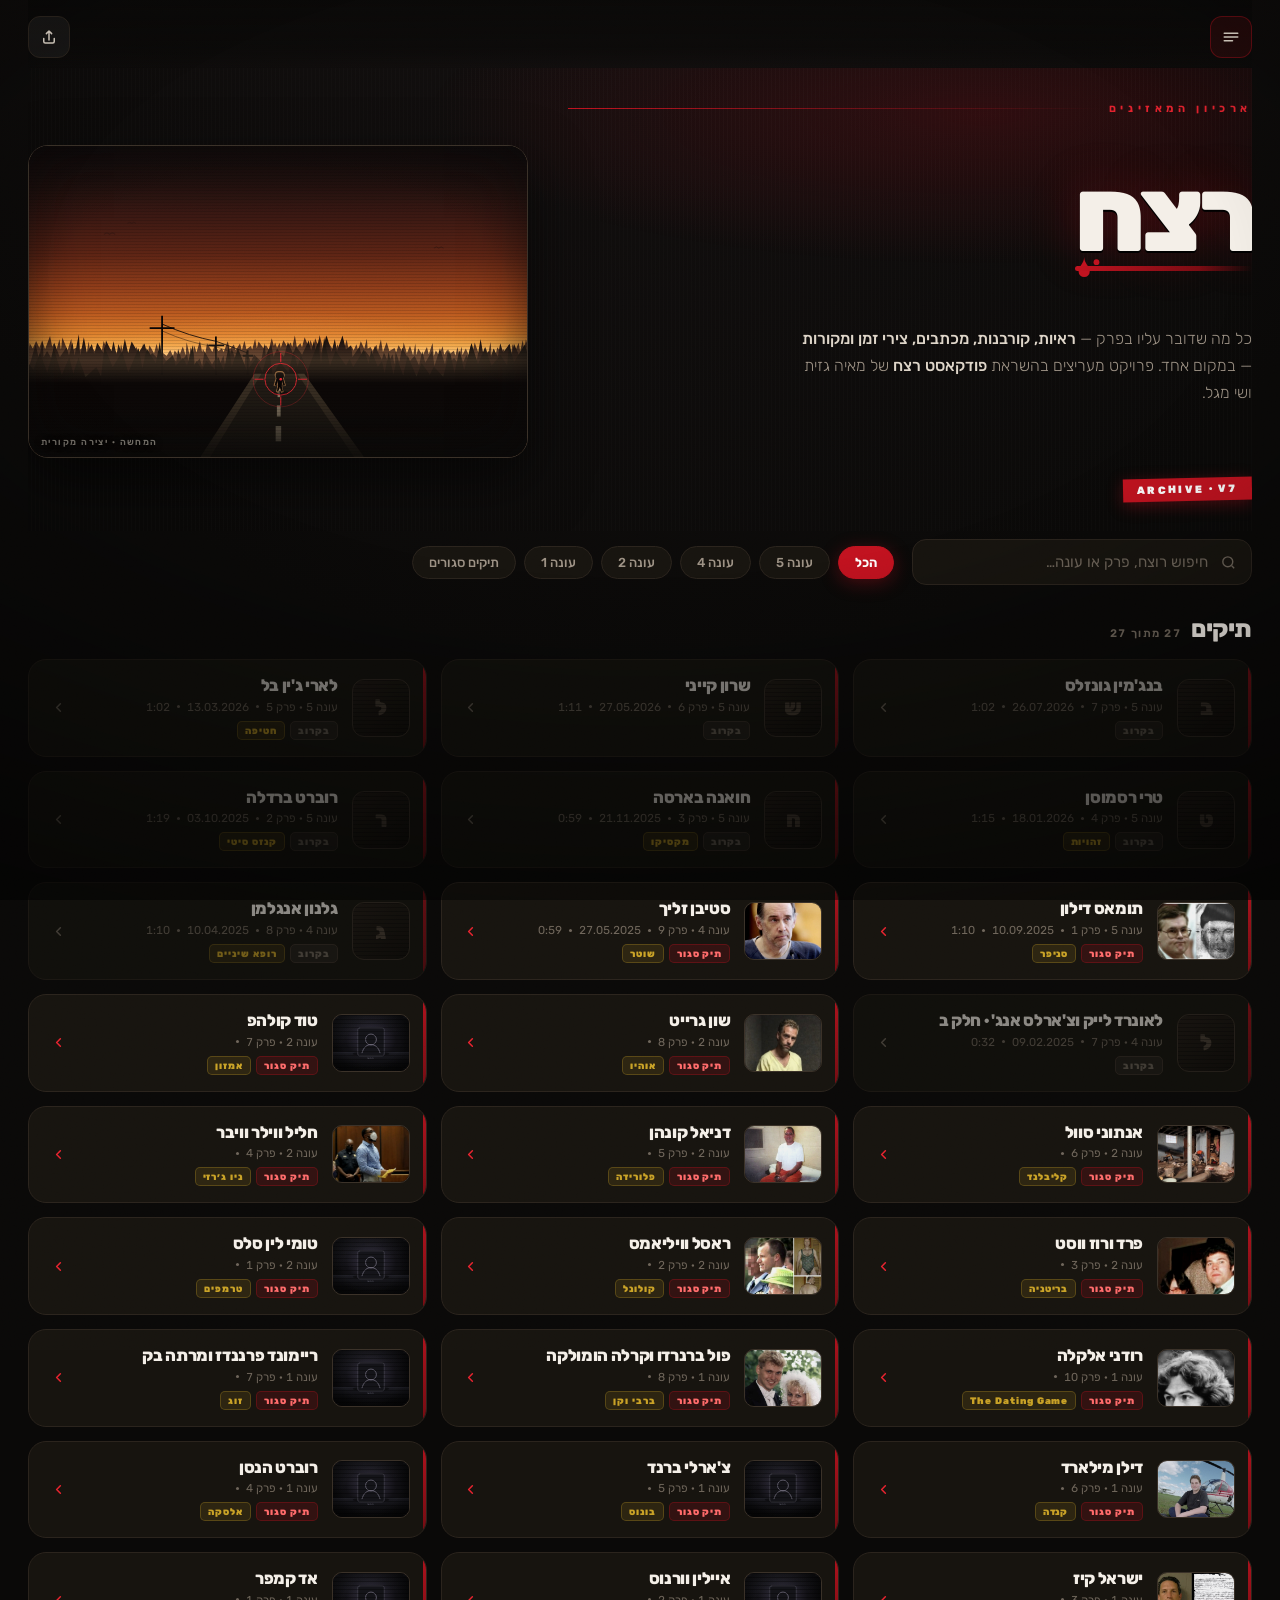
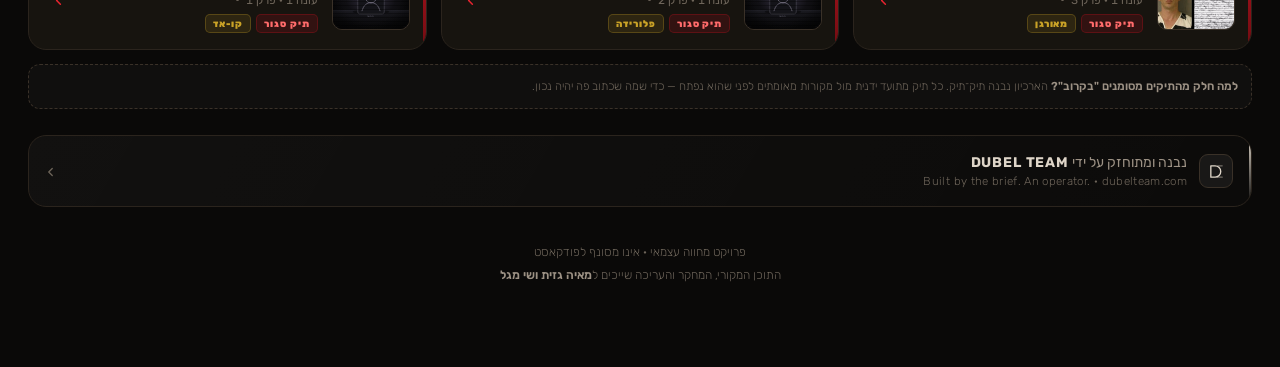
==== index.html @ b9f7bd08 "Add files via upload" ====
<!DOCTYPE html>
<html lang="he" dir="rtl">
<head>
<meta charset="utf-8">
<meta name="viewport" content="width=device-width,initial-scale=1,viewport-fit=cover,maximum-scale=1">

<title>רצח · הארכיון — כל מה שדובר עליו בפרק</title>
<meta name="description" content="ארכיון המאזינים של פודקאסט רצח: ראיות, קורבנות, צירי זמן, מכתבים, סרטים דוקומנטריים ומקורות מאומתים — תיק לכל פרק, במקום אחד.">
<link rel="canonical" href="https://retzach.dubelteam.com/">
<meta name="theme-color" content="#0a0908">
<meta name="color-scheme" content="dark">
<meta name="author" content="Dubel Team">
<meta name="generator" content="Dubel Team — dubelteam.com">
<meta name="keywords" content="פודקאסט רצח, מאיה גזית, שי מגל, טרו קריים, ארכיון, תומאס דילון, סטיבן זליך, רוצח סדרתי">

<!-- Open Graph -->
<meta property="og:type" content="website">
<meta property="og:site_name" content="רצח · הארכיון">
<meta property="og:locale" content="he_IL">
<meta property="og:url" content="https://retzach.dubelteam.com/">
<meta property="og:title" content="רצח · הארכיון — כל מה שדובר עליו בפרק">
<meta property="og:description" content="ראיות, קורבנות, צירי זמן, סרטים דוקומנטריים ומקורות מאומתים. תיק לכל פרק, במקום אחד.">
<meta property="og:image" content="https://retzach.dubelteam.com/og.png">
<meta property="og:image:width" content="1200">
<meta property="og:image:height" content="630">
<meta name="twitter:card" content="summary_large_image">
<meta name="twitter:title" content="רצח · הארכיון">
<meta name="twitter:description" content="ארכיון המאזינים של פודקאסט רצח — ראיות, קורבנות, צירי זמן ומקורות.">
<meta name="twitter:image" content="https://retzach.dubelteam.com/og.png">

<!-- PWA -->
<link rel="manifest" href="/manifest.webmanifest">
<link rel="icon" href="/icons/icon.svg" type="image/svg+xml">
<link rel="icon" href="/favicon-32.png" sizes="32x32">
<link rel="apple-touch-icon" href="/icons/apple-touch-icon.png">
<meta name="apple-mobile-web-app-capable" content="yes">
<meta name="apple-mobile-web-app-title" content="רצח">
<meta name="apple-mobile-web-app-status-bar-style" content="black-translucent">
<meta name="mobile-web-app-capable" content="yes">

<!-- Fonts -->
<link rel="preconnect" href="https://commons.wikimedia.org">
<link rel="preconnect" href="https://upload.wikimedia.org" crossorigin>
<link rel="preconnect" href="https://fonts.googleapis.com">
<link rel="preconnect" href="https://fonts.gstatic.com" crossorigin>
<link href="https://fonts.googleapis.com/css2?family=Rubik:ital,wght@0,300;0,400;0,500;0,600;0,700;0,800;0,900;1,400;1,500&display=swap" rel="stylesheet">

<link rel="stylesheet" href="/assets/style.css?v=7">

<script type="application/ld+json">
{
  "@context": "https://schema.org",
  "@type": "WebSite",
  "name": "רצח · הארכיון",
  "alternateName": "Retzach Archive",
  "url": "https://retzach.dubelteam.com/",
  "inLanguage": "he",
  "description": "ארכיון המאזינים של פודקאסט רצח — ראיות, קורבנות, צירי זמן ומקורות מאומתים.",
  "creator": {
    "@type": "Organization",
    "name": "Dubel Team",
    "url": "https://www.dubelteam.com/",
    "slogan": "Built by the brief. An operator.",
    "founder": { "@type": "Person", "name": "Maor Harel" },
    "address": { "@type": "PostalAddress", "addressLocality": "Athens", "addressCountry": "GR" }
  }
}
</script>
</head>
<body>
<div id="grain"></div><div id="vignette"></div><div id="prog"></div>
<div id="app">

<!-- ============ ARCHIVE VIEW ============ -->
<section class="view on" id="v-home">
  <div class="topbar" id="tb-home">
    <button class="iconbtn brandbtn" id="about-btn" aria-label="אודות הארכיון">
      <svg viewBox="0 0 24 24"><path d="M3 7h18M3 12h18M3 17h11"/></svg>
    </button>
    <div class="tb-title">רצח · הארכיון</div>
    <button class="iconbtn" id="share-btn" aria-label="שיתוף">
      <svg viewBox="0 0 24 24"><path d="M12 16V4M8.5 7.5L12 4l3.5 3.5"/><path d="M5 14v4a2 2 0 0 0 2 2h10a2 2 0 0 0 2-2v-4"/></svg>
    </button>
  </div>

  <div class="hero">
    <div class="kicker">ארכיון המאזינים</div>
    <div class="brandmark">
      <div class="stencil">רצח
        <svg class="drip" viewBox="0 0 26 34"><path d="M6 0c0 6 5 8 5 13a5 5 0 1 1-10 0C1 8 6 6 6 0z"/><path class="d2" d="M17 2a2.6 2.6 0 1 1 0 5.2 2.6 2.6 0 0 1 0-5.2z"/></svg>
      </div>
    </div>
    <p class="hero-sub">כל מה שדובר עליו בפרק — <b>ראיות, קורבנות, מכתבים, צירי זמן ומקורות</b> — במקום אחד. פרויקט מעריצים בהשראת <b>פודקאסט רצח</b> של מאיה גזית ושי מגל.</p>
    <div class="tape">ARCHIVE · V7</div>
    <div class="hero-art" id="hero-art"></div>
  </div>

  <div class="pad">
    <div class="toolbar">
      <div class="search">
        <svg viewBox="0 0 24 24"><circle cx="11" cy="11" r="7"/><path d="M20 20l-3.5-3.5"/></svg>
        <input id="q" type="search" placeholder="חיפוש רוצח, פרק או עונה…" autocomplete="off">
      </div>
      <div class="chips" id="chips"></div>
    </div>
  </div>

  <div class="pad">
    <div class="sec-head"><h2>תיקים</h2><span id="count"></span></div>
    <div class="cases" id="cases"></div>
    <div class="note"><b>למה חלק מהתיקים מסומנים "בקרוב"?</b> הארכיון נבנה תיק־תיק. כל תיק מתועד ידנית מול מקורות מאומתים לפני שהוא נפתח — כדי שמה שכתוב פה יהיה נכון.</div>

    <!-- ===== credit ===== -->
    <a class="credit" href="https://www.dubelteam.com/?utm_source=retzach&utm_medium=footer&utm_campaign=archive" target="_blank" rel="noopener">
      <div class="credit-mark">
        <svg viewBox="0 0 24 24" aria-hidden="true"><path d="M4 20V4h6a8 8 0 0 1 0 16z"/><path d="M14 4h6M14 20h6" opacity=".45"/></svg>
      </div>
      <div class="credit-txt">
        <span class="c1">נבנה ומתוחזק על ידי <b>DUBEL TEAM</b></span>
        <span class="c2">Built by the brief. An operator. · dubelteam.com</span>
      </div>
      <div class="credit-go"><svg viewBox="0 0 24 24"><path d="M9 6l-6 6 6 6"/></svg></div>
    </a>

    <div class="foot">
      פרויקט מחווה עצמאי · אינו מסונף לפודקאסט<br>
      התוכן המקורי, המחקר והעריכה שייכים ל<b>מאיה גזית ושי מגל</b>
    </div>
  </div>
  <div class="spacer"></div>
</section>

<!-- ============ KILLER VIEW ============ -->
<section class="view" id="v-killer">
  <div class="topbar" id="tb-k">
    <button class="iconbtn" id="back" aria-label="חזרה"><svg viewBox="0 0 24 24"><path d="M9 6l6 6-6 6"/></svg></button>
    <div class="tb-title" id="tb-k-title"></div>
    <button class="iconbtn" id="share-k" aria-label="שיתוף התיק">
      <svg viewBox="0 0 24 24"><path d="M12 16V4M8.5 7.5L12 4l3.5 3.5"/><path d="M5 14v4a2 2 0 0 0 2 2h10a2 2 0 0 0 2-2v-4"/></svg>
    </button>
  </div>
  <div id="k-content"></div>
  <div class="spacer"></div>
</section>

<!-- ============ PLAYER ============ -->
<div id="player">
  <div class="pl-bar">
    <div class="pl-art">
      <svg viewBox="0 0 24 24" aria-hidden="true"><path d="M7 17V9h3.5M13 9v8M11.5 17h4" stroke="#fff" stroke-width="2" fill="none" stroke-linecap="round"/></svg>
    </div>
    <div class="pl-t"><h5 id="pl-title"></h5><p id="pl-sub"></p></div>
    <button class="pl-btn" id="pl-toggle">האזן לפרק</button>
  </div>
  <div class="pl-embed"><iframe id="pl-frame" title="Spotify" allow="autoplay; clipboard-write; encrypted-media; fullscreen; picture-in-picture" loading="lazy"></iframe></div>
</div>

<!-- ============ SHEET ============ -->
<div id="sheet"><div class="scrim"></div><div class="panel-s" id="sheet-body"></div></div>

<!-- ============ LIGHTBOX ============ -->
<div id="lightbox"></div>

<!-- ============ TOAST ============ -->
<div id="toast"></div>

</div>

<script src="/assets/data.js?v=7"></script>
<script src="/assets/scenes.js?v=7"></script>
<script src="/assets/cases.js?v=7"></script>
<script src="/assets/custom-images.js?v=7"></script>
<script src="/assets/editor-page.js?v=7"></script>
<script src="/assets/app.js?v=7"></script>
<script>
if ('serviceWorker' in navigator) {
  addEventListener('load', async () => {
    try {
      const reg = await navigator.serviceWorker.register('/sw.js', { updateViaCache: 'none' });
      reg.addEventListener('updatefound', () => {
        const w = reg.installing;
        w && w.addEventListener('statechange', () => {
          if (w.state === 'installed' && navigator.serviceWorker.controller) w.postMessage('skipWaiting');
        });
      });
      let reloaded = false;
      navigator.serviceWorker.addEventListener('controllerchange', () => {
        if (reloaded) return; reloaded = true; location.reload();
      });
      reg.update();
    } catch (e) {}
  });
}
</script>
</body>
</html>
---- assets/style.css ----
/* ============ TOKENS ============ */
:root{
  --bg:#0a0908;
  --bg2:#100e0c;
  --surface:#17140f;
  --surface2:#1f1a15;
  --line:#2b241d;
  --line2:#3a3128;
  --red:#c1121f;
  --red-hot:#e8232f;
  --blood:#7a0b12;
  --bone:#ded5c8;
  --text:#f4efe8;
  --muted:#9c9184;
  --muted2:#6e655a;
  --amber:#c9a227;
  --r:16px;
  --nav:64px;
  --ease:cubic-bezier(.22,.9,.25,1);
  --sat:env(safe-area-inset-top,0px);
  --sab:env(safe-area-inset-bottom,0px);
}
*{box-sizing:border-box;-webkit-tap-highlight-color:transparent}
html,body{margin:0;padding:0}
html{background:var(--bg)}
body{
  font-family:'Rubik',system-ui,-apple-system,sans-serif;
  font-optical-sizing:auto;font-variant-numeric:lining-nums tabular-nums;
  background:var(--bg);color:var(--text);
  -webkit-font-smoothing:antialiased;
  overflow-x:hidden;
  min-height:100dvh;
}
h1,h2,h3,h4,h5,.disp{font-family:'Rubik',system-ui,sans-serif;font-weight:800;letter-spacing:-.02em;margin:0}
a{color:inherit;text-decoration:none}
button{font-family:inherit;border:0;background:none;color:inherit;cursor:pointer;padding:0}
::selection{background:var(--red);color:#fff}

/* ============ ATMOSPHERE ============ */
#grain{position:fixed;inset:-50%;z-index:9999;pointer-events:none;opacity:.055;mix-blend-mode:overlay;
  background-image:url("data:image/svg+xml,%3Csvg xmlns='http://www.w3.org/2000/svg' width='300' height='300'%3E%3Cfilter id='n'%3E%3CfeTurbulence type='fractalNoise' baseFrequency='.85' numOctaves='4'/%3E%3C/filter%3E%3Crect width='300' height='300' filter='url(%23n)'/%3E%3C/svg%3E");
  animation:grainShift 7s steps(6) infinite}
@keyframes grainShift{0%{transform:translate(0,0)}20%{transform:translate(-3%,2%)}40%{transform:translate(2%,-3%)}60%{transform:translate(-2%,-2%)}80%{transform:translate(3%,1%)}100%{transform:translate(0,0)}}
#vignette{position:fixed;inset:0;z-index:9998;pointer-events:none;
  background:radial-gradient(115% 85% at 50% 30%,transparent 40%,rgba(0,0,0,.62) 100%)}

/* ============ APP SHELL ============ */
#app{position:relative;min-height:100dvh;max-width:520px;margin:0 auto;
  background:linear-gradient(180deg,#0d0b09 0%,var(--bg) 45%);
  box-shadow:0 0 90px rgba(0,0,0,.9);overflow:hidden}
.view{display:none;animation:viewIn .42s var(--ease) both}
.view.on{display:block}
@keyframes viewIn{from{opacity:0;transform:translateX(-22px)}to{opacity:1;transform:none}}
.view.back{animation:viewBack .42s var(--ease) both}
@keyframes viewBack{from{opacity:0;transform:translateX(22px)}to{opacity:1;transform:none}}
.pad{padding:0 18px}
.spacer{height:calc(120px + var(--sab))}

/* ============ TOP BAR ============ */
.topbar{position:sticky;top:0;z-index:60;padding:calc(var(--sat) + 10px) 14px 10px;
  display:flex;align-items:center;gap:12px;
  background:linear-gradient(180deg,rgba(10,9,8,.96),rgba(10,9,8,.72) 70%,transparent);
  backdrop-filter:blur(14px);-webkit-backdrop-filter:blur(14px);
  transition:background .3s}
.topbar.solid{background:rgba(10,9,8,.94);border-bottom:1px solid var(--line)}
.iconbtn{width:38px;height:38px;border-radius:12px;display:grid;place-items:center;
  background:rgba(255,255,255,.05);border:1px solid var(--line);transition:.2s var(--ease);flex:none}
.iconbtn:active{transform:scale(.9);background:rgba(193,18,31,.2)}
.iconbtn svg{width:18px;height:18px;stroke:var(--bone);stroke-width:2;fill:none;stroke-linecap:round;stroke-linejoin:round}
.topbar .tb-title{font-family:'Rubik',sans-serif;font-weight:800;font-size:16px;opacity:0;transform:translateY(6px);transition:.3s var(--ease);white-space:nowrap;overflow:hidden;text-overflow:ellipsis}
.topbar.solid .tb-title{opacity:1;transform:none}

/* ============ HOME HERO ============ */
.hero{position:relative;padding:26px 18px 26px;overflow:hidden}
.hero:before{content:'';position:absolute;inset:0;
  background:
   radial-gradient(70% 50% at 78% 10%,rgba(193,18,31,.18),transparent 65%),
   repeating-linear-gradient(90deg,transparent 0 3px,rgba(255,255,255,.014) 3px 4px);
  pointer-events:none}
.brandmark{display:flex;align-items:flex-end;gap:10px;position:relative}
.stencil{font-family:'Rubik',sans-serif;font-weight:900;font-size:72px;line-height:.9;
  letter-spacing:-.05em;color:var(--text);position:relative;padding-bottom:6px;
  text-shadow:0 2px 0 #000,0 0 50px rgba(193,18,31,.3)}
.stencil:after{content:'';position:absolute;left:0;right:0;bottom:-2px;height:5px;
  background:linear-gradient(90deg,var(--red),var(--blood) 70%,transparent);border-radius:3px}
.drip{position:absolute;left:2px;bottom:-22px;width:26px;height:34px}
.drip path{fill:var(--red)}
.drip .d2{animation:drip 4.6s var(--ease) infinite}
@keyframes drip{0%,60%{transform:translateY(0);opacity:0}72%{opacity:1}100%{transform:translateY(16px);opacity:0}}
.kicker{font-size:11px;letter-spacing:.42em;color:var(--red-hot);font-weight:700;margin-bottom:14px;
  display:flex;align-items:center;gap:8px}
.kicker:after{content:'';flex:1;height:1px;background:linear-gradient(90deg,var(--red),transparent)}
.hero-sub{margin-top:16px;color:var(--muted);font-size:14.5px;line-height:1.7;max-width:33ch;font-weight:300}
.hero-sub b{color:var(--bone);font-weight:500}
.hero-art{position:relative;aspect-ratio:2/1;margin-top:20px;border-radius:16px;overflow:hidden;
  border:1px solid var(--line2);box-shadow:0 16px 40px rgba(0,0,0,.55)}
.hero-art:before{content:'';position:absolute;inset:0;z-index:3;pointer-events:none;
  box-shadow:inset 0 0 60px rgba(10,9,8,.6)}
.tape{display:inline-block;margin-top:16px;background:var(--red);color:#fff;font-size:10.5px;font-weight:900;
  letter-spacing:.22em;padding:5px 14px;transform:rotate(-1.4deg);box-shadow:0 4px 16px rgba(193,18,31,.35)}

/* ============ SEARCH + CHIPS ============ */
.search{display:flex;align-items:center;gap:10px;background:var(--surface);border:1px solid var(--line);
  border-radius:14px;padding:0 14px;height:46px;margin:20px 0 14px;transition:.25s var(--ease)}
.search:focus-within{border-color:var(--red);box-shadow:0 0 0 4px rgba(193,18,31,.12)}
.search svg{width:17px;height:17px;stroke:var(--muted2);stroke-width:2;fill:none;flex:none}
.search input{flex:1;background:none;border:0;outline:0;color:var(--text);font-family:inherit;font-size:15px}
.search input::placeholder{color:var(--muted2)}
.chips{display:flex;gap:8px;overflow-x:auto;padding:2px 18px 4px;margin:0 -18px;scrollbar-width:none}
.chips::-webkit-scrollbar{display:none}
.chip{flex:none;padding:8px 16px;border-radius:999px;background:var(--surface);border:1px solid var(--line);
  font-size:13px;font-weight:500;color:var(--muted);transition:.22s var(--ease);white-space:nowrap}
.chip.on{background:var(--red);border-color:var(--red);color:#fff;font-weight:700;box-shadow:0 4px 18px rgba(193,18,31,.34)}
.chip:active{transform:scale(.94)}

/* ============ CASE CARDS ============ */
.sec-head{display:flex;align-items:baseline;gap:10px;margin:26px 0 14px}
.sec-head h2{font-size:19px}
.sec-head span{font-size:11px;color:var(--muted2);letter-spacing:.14em;font-weight:600}
.cases{display:flex;flex-direction:column;gap:12px}
.case{position:relative;display:flex;gap:14px;align-items:center;background:var(--surface);
  border:1px solid var(--line);border-radius:var(--r);padding:14px;overflow:hidden;
  transition:.28s var(--ease);opacity:0;transform:translateY(16px)}
.case.in{opacity:1;transform:none}
.case:before{content:'';position:absolute;inset-inline-start:0;top:0;bottom:0;width:3px;
  background:linear-gradient(180deg,var(--red),var(--blood));opacity:.9}
.case.ready:active{transform:scale(.975);border-color:var(--red)}
.case.soon{opacity:.5}
.case.soon.in{opacity:.55}
.avatar{width:58px;height:58px;flex:none;border-radius:12px;position:relative;overflow:hidden;
  background:linear-gradient(140deg,#241d17,#100d0a);border:1px solid var(--line2);display:grid;place-items:center}
.avatar .init{font-family:'Rubik',sans-serif;font-weight:900;font-size:22px;color:#4d4238}
.avatar:after{content:'';position:absolute;inset:0;
  background:repeating-linear-gradient(0deg,transparent 0 3px,rgba(0,0,0,.32) 3px 4px)}
.case-body{flex:1;min-width:0}
.case-body h3{overflow-wrap:anywhere;font-size:16.5px;margin-bottom:3px;line-height:1.25}
.case-meta{font-size:11.5px;color:var(--muted2);display:flex;gap:7px;align-items:center;flex-wrap:wrap;font-weight:400}
.dot{width:3px;height:3px;border-radius:50%;background:var(--muted2);flex:none}
.badge{font-size:9.5px;font-weight:900;letter-spacing:.1em;padding:3px 7px;border-radius:5px;
  background:rgba(193,18,31,.16);color:#ff6b6b;border:1px solid rgba(193,18,31,.3)}
.badge.g{background:rgba(201,162,39,.12);color:var(--amber);border-color:rgba(201,162,39,.28)}
.badge.n{background:rgba(255,255,255,.05);color:var(--muted2);border-color:var(--line2)}
.case .arrow{width:26px;height:26px;flex:none;display:grid;place-items:center;color:var(--muted2)}
.case.ready .arrow{color:var(--red-hot)}
.case .arrow svg{width:15px;height:15px;stroke:currentColor;stroke-width:2.4;fill:none;stroke-linecap:round;stroke-linejoin:round}

/* ============ KILLER HERO ============ */
.khero{position:relative;padding:8px 18px 0;overflow:hidden}
.khero-bg{position:absolute;inset:-40% -20% auto -20%;height:120%;pointer-events:none;
  background:radial-gradient(60% 55% at 50% 22%,rgba(193,18,31,.24),transparent 70%)}
.mug .scene-cap{display:none}
.mug{position:relative;aspect-ratio:16/10;height:auto;min-height:196px;border-radius:18px;overflow:hidden;border:1px solid var(--line2);
  background:#0b0908;display:grid;place-items:stretch}
.mug:after{content:'';position:absolute;inset:0;pointer-events:none;z-index:2;
  background:repeating-linear-gradient(0deg,transparent 0 2px,rgba(0,0,0,.15) 2px 3px)}
.mug:before{content:'';position:absolute;left:0;right:0;bottom:0;height:74px;z-index:3;pointer-events:none;
  background:linear-gradient(180deg,transparent,rgba(6,5,5,.82))}
.mug .scan{position:absolute;left:0;right:0;height:70px;pointer-events:none;z-index:3;
  background:linear-gradient(180deg,transparent,rgba(232,35,47,.08),transparent);animation:scan 5.5s linear infinite}
@keyframes scan{0%{top:-70px}100%{top:100%}}
.corner{position:absolute;width:22px;height:22px;border:2px solid var(--red);opacity:.85;z-index:4}
.c1{top:10px;left:10px;border-right:0;border-bottom:0}
.c2{top:10px;right:10px;border-left:0;border-bottom:0}
.c3{bottom:10px;left:10px;border-right:0;border-top:0}
.c4{bottom:10px;right:10px;border-left:0;border-top:0}
.mug .caselabel{position:absolute;bottom:12px;inset-inline-start:38px;font-size:9.5px;letter-spacing:.24em;
  color:rgba(222,213,200,.62);font-weight:700;z-index:4;text-shadow:0 1px 6px #000}
.kname{font-size:clamp(25px,7.4vw,38px);line-height:1.06;margin-top:20px;letter-spacing:-.025em;
  overflow-wrap:anywhere;text-wrap:balance}
.kalias{display:inline-block;margin-top:10px;font-size:12px;font-weight:700;letter-spacing:.16em;
  color:#ff7a7a;background:rgba(193,18,31,.13);border:1px solid rgba(193,18,31,.3);padding:5px 12px;border-radius:6px}
.kline{font-size:14px;color:var(--muted);margin-top:12px;line-height:1.7;font-weight:300}

.stats{display:grid;grid-template-columns:repeat(3,1fr);gap:9px;margin-top:20px}
.stat{background:var(--surface);border:1px solid var(--line);border-radius:13px;padding:13px 8px;text-align:center;position:relative;overflow:hidden}
.stat:before{content:'';position:absolute;top:0;left:20%;right:20%;height:1px;background:linear-gradient(90deg,transparent,var(--red),transparent)}
.stat .n{font-family:'Rubik',sans-serif;font-weight:900;font-size:26px;color:var(--text);line-height:1}
.stat .l{font-size:10px;color:var(--muted2);margin-top:6px;letter-spacing:.06em;font-weight:500}

/* ============ TABS ============ */
.tabs{position:sticky;top:calc(var(--sat) + 56px);z-index:50;display:flex;gap:4px;padding:9px 18px;margin:22px -18px 0;
  background:rgba(10,9,8,.93);backdrop-filter:blur(14px);-webkit-backdrop-filter:blur(14px);
  border-top:1px solid var(--line);border-bottom:1px solid var(--line);overflow-x:auto;scrollbar-width:none}
.tabs::-webkit-scrollbar{display:none}
.tabs{-webkit-mask-image:linear-gradient(90deg,transparent 0,#000 22px,#000 calc(100% - 22px),transparent 100%);
      mask-image:linear-gradient(90deg,transparent 0,#000 22px,#000 calc(100% - 22px),transparent 100%)}
@media(min-width:900px){.tabs{-webkit-mask-image:none;mask-image:none}}
.tab{flex:none;padding:8px 14px;border-radius:10px;font-size:13.5px;font-weight:600;color:var(--muted2);
  transition:.22s var(--ease);white-space:nowrap;position:relative}
.tab.on{color:#fff;background:rgba(193,18,31,.16)}
.tab.on:after{content:'';position:absolute;bottom:2px;left:14px;right:14px;height:2px;background:var(--red);border-radius:2px}
.panel{display:none;animation:fadeUp .38s var(--ease) both}
.panel.on{display:block}
@keyframes fadeUp{from{opacity:0;transform:translateY(14px)}to{opacity:1;transform:none}}

/* ============ REVEAL ============ */
.rv{opacity:0;transform:translateY(20px);transition:opacity .6s var(--ease),transform .6s var(--ease)}
.rv.in{opacity:1;transform:none}

/* ============ BLOCKS ============ */
.block{margin-top:24px}
.block-h{display:flex;align-items:center;gap:9px;margin-bottom:13px}
.block-h .ico{width:26px;height:26px;border-radius:8px;display:grid;place-items:center;flex:none;
  background:rgba(193,18,31,.14);border:1px solid rgba(193,18,31,.26)}
.block-h .ico svg{width:14px;height:14px;stroke:var(--red-hot);stroke-width:2;fill:none;stroke-linecap:round;stroke-linejoin:round}
.block-h h3{font-size:17px}
.card{background:var(--surface);border:1px solid var(--line);border-radius:var(--r);padding:16px}
.prose{font-size:14.8px;line-height:1.85;color:#cfc6ba;font-weight:300}
.prose p{margin:0 0 13px}
.prose p:last-child{margin:0}
.prose b,.prose strong{color:var(--text);font-weight:600}
.prose em{color:var(--amber);font-style:normal;font-weight:500}

.facts{display:flex;flex-direction:column;gap:0}
.fact{display:flex;gap:12px;padding:11px 0;border-bottom:1px dashed var(--line)}
.fact:last-child{border:0;padding-bottom:0}
.fact .k{width:92px;flex:none;font-size:12px;color:var(--muted2);font-weight:600;padding-top:1px}
.fact .v{font-size:14px;color:var(--text);font-weight:400;line-height:1.55}

/* quote */
.quote{position:relative;background:linear-gradient(150deg,#1c1510,#120f0c);border:1px solid var(--line2);
  border-radius:var(--r);padding:22px 20px 18px;margin-top:14px;overflow:hidden}
.quote:before{content:'”';position:absolute;top:-16px;inset-inline-start:12px;font-family:'Rubik',sans-serif;
  font-size:82px;color:var(--red);opacity:.28;line-height:1}
.quote p{font-family:'Rubik',sans-serif;font-size:17.5px;line-height:1.6;color:var(--bone);margin:0;font-weight:400}
.quote .by{margin-top:12px;font-size:11.5px;color:var(--muted2);letter-spacing:.06em;font-family:'Rubik';font-weight:500}
.quote .by b{color:#ff8080;font-weight:700}

/* ============ VICTIMS ============ */
.vgrid{display:flex;flex-direction:column;gap:11px}
.victim{background:var(--surface);border:1px solid var(--line);border-radius:var(--r);overflow:hidden;transition:.3s var(--ease)}
.victim.open{border-color:rgba(193,18,31,.5);box-shadow:0 10px 34px rgba(0,0,0,.5)}
.victim.hl{border-color:var(--red);animation:pulseCard 1.2s var(--ease)}
@keyframes pulseCard{0%,100%{box-shadow:0 0 0 0 rgba(193,18,31,0)}40%{box-shadow:0 0 0 6px rgba(193,18,31,.18)}}
.vhead{display:flex;gap:13px;align-items:center;padding:14px}
.vnum{width:34px;height:34px;flex:none;border-radius:10px;display:grid;place-items:center;
  background:rgba(193,18,31,.12);border:1px solid rgba(193,18,31,.3);
  font-family:'Rubik',sans-serif;font-weight:900;font-size:14px;color:#ff7a7a}
.vhead .t{flex:1;min-width:0}
.vhead h4{font-family:'Rubik',sans-serif;font-size:16px;font-weight:800;margin:0 0 2px}
.vhead .m{font-size:11.5px;color:var(--muted2)}
.vchev{width:20px;height:20px;flex:none;transition:.3s var(--ease);color:var(--muted2)}
.victim.open .vchev{transform:rotate(180deg);color:var(--red-hot)}
.vchev svg{width:100%;height:100%;stroke:currentColor;stroke-width:2.4;fill:none;stroke-linecap:round;stroke-linejoin:round}
.vbody{max-height:0;overflow:hidden;transition:max-height .45s var(--ease)}
.vbody-in{padding:0 14px 16px;border-top:1px dashed var(--line);margin-top:0;padding-top:14px}
.vtags{display:flex;gap:6px;flex-wrap:wrap;margin-bottom:12px}
.vtag{font-size:10.5px;padding:4px 9px;border-radius:6px;background:rgba(255,255,255,.045);
  border:1px solid var(--line2);color:var(--muted);font-weight:500}

/* map */
.mapwrap{background:var(--surface);border:1px solid var(--line);border-radius:var(--r);padding:16px 10px 10px;position:relative}
.mapwrap .lbl{position:absolute;top:12px;inset-inline-end:14px;font-size:9.5px;letter-spacing:.2em;color:var(--muted2);font-weight:700}
#ohio{width:100%;height:auto;display:block;max-height:270px}
#ohio .land{fill:#1d1811;stroke:var(--line2);stroke-width:1.1}
#ohio .pin{cursor:pointer}
#ohio .pin circle.core{fill:var(--red-hot);stroke:#fff;stroke-width:.7}
#ohio .pin circle.halo{fill:none;stroke:var(--red);stroke-width:.9;opacity:.6;transform-origin:center;transform-box:fill-box}
#ohio .pin text{fill:var(--bone);font-size:3.6px;font-family:'Rubik';font-weight:700}
@keyframes ping{0%{r:2.6;opacity:.7}100%{r:8;opacity:0}}

/* ============ TIMELINE ============ */
.tl{position:relative;padding-inline-start:26px;margin-top:6px}
.tl:before{content:'';position:absolute;inset-inline-start:7px;top:6px;bottom:6px;width:2px;
  background:linear-gradient(180deg,var(--red) 0%,var(--blood) 60%,var(--line) 100%);opacity:.55}
.tli{position:relative;padding:0 0 20px}
.tli:before{content:'';position:absolute;inset-inline-start:-24px;top:6px;width:11px;height:11px;border-radius:50%;
  background:var(--bg);border:2px solid var(--muted2);transition:.4s var(--ease)}
.tli.in:before{border-color:var(--red);box-shadow:0 0 0 4px rgba(193,18,31,.15)}
.tli.kill:before{background:var(--red);border-color:var(--red-hot);box-shadow:0 0 12px rgba(232,35,47,.7)}
.tli .yr{font-family:'Rubik',sans-serif;font-weight:900;font-size:13px;color:var(--red-hot);letter-spacing:.04em}
.tli .tt{font-size:14.5px;font-weight:600;margin-top:3px;color:var(--text);line-height:1.45}
.tli .td{font-size:13px;color:var(--muted);margin-top:5px;line-height:1.65;font-weight:300}
.tli.kill .tt{color:#ffb3b3}

/* ============ EVIDENCE ============ */
.evgrid{display:grid;grid-template-columns:1fr 1fr;gap:11px}
.ev{background:var(--surface);border:1px solid var(--line);border-radius:14px;overflow:hidden;
  transition:.26s var(--ease);position:relative;text-align:start}
.ev:active{transform:scale(.965);border-color:var(--red)}
.ev.wide{grid-column:1/-1}
.ev-vis{position:relative;height:auto;aspect-ratio:4/3;background:linear-gradient(150deg,#221b14,#0d0b09);
  display:grid;place-items:center;overflow:hidden;border-bottom:1px solid var(--line)}
.ev.wide .ev-vis{aspect-ratio:16/9}
.ev-vis:after{content:'';position:absolute;inset:0;pointer-events:none;
  background:repeating-linear-gradient(0deg,transparent 0 2px,rgba(0,0,0,.25) 2px 3px)}
.ev-vis svg.art{width:92px;height:92px;display:block}
.ev.wide .ev-vis svg.art{width:124px;height:124px}
.ev-stamp{position:absolute;top:8px;inset-inline-start:8px;font-size:8.5px;font-weight:900;letter-spacing:.14em;
  color:#ff8080;border:1px solid rgba(193,18,31,.5);padding:2px 6px;border-radius:4px;
  background:rgba(10,9,8,.6);transform:rotate(-2deg);z-index:2}
.ev-txt{padding:11px 12px 13px}
.ev-txt h5{font-family:'Rubik',sans-serif;font-size:14px;font-weight:800;margin:0 0 4px;line-height:1.3}
.ev-txt p{font-size:11.5px;color:var(--muted2);margin:0;line-height:1.5;font-weight:300}

/* sheet */
#sheet{position:fixed;inset:0;z-index:200;display:none}
#sheet.on{display:block}
#sheet .scrim{position:absolute;inset:0;background:rgba(0,0,0,.72);backdrop-filter:blur(4px);
  animation:fade .3s ease both}
@keyframes fade{from{opacity:0}to{opacity:1}}
#sheet .panel-s{position:absolute;left:50%;transform:translateX(-50%);bottom:0;width:100%;max-width:520px;
  max-height:88dvh;overflow-y:auto;background:var(--bg2);border-top:1px solid var(--line2);
  border-radius:22px 22px 0 0;padding:0 18px calc(28px + var(--sab));animation:sheetUp .42s var(--ease) both;
  box-shadow:0 -20px 60px rgba(0,0,0,.7)}
@keyframes sheetUp{from{transform:translate(-50%,100%)}to{transform:translate(-50%,0)}}
.grab{width:40px;height:4px;border-radius:4px;background:var(--line2);margin:10px auto 16px}
#sheet h4{font-family:'Rubik',sans-serif;font-size:22px;font-weight:800;margin:0 0 6px}
#sheet .sub{font-size:11.5px;color:var(--red-hot);letter-spacing:.16em;font-weight:700;margin-bottom:16px}
#sheet .big-vis{height:190px;border-radius:14px;background:linear-gradient(150deg,#221b14,#0d0b09);
  border:1px solid var(--line2);display:grid;place-items:center;margin-bottom:18px;position:relative;overflow:hidden}
#sheet .big-vis svg.art{width:152px;height:152px;display:block}
.vlegend{display:flex;gap:6px;flex-wrap:wrap;justify-content:center;padding:12px 6px 4px}
.vlegend button{display:flex;align-items:center;gap:6px;background:rgba(255,255,255,.045);
  border:1px solid var(--line2);border-radius:999px;padding:5px 11px 5px 7px;font-size:11.5px;color:var(--muted);
  font-weight:500;transition:.2s var(--ease)}
.vlegend button:active{transform:scale(.94);border-color:var(--red);color:#fff}
.vlegend .n{width:16px;height:16px;border-radius:50%;background:var(--red);color:#fff;font-size:9.5px;
  font-weight:900;display:grid;place-items:center;flex:none}
#sheet .big-vis:after{content:'';position:absolute;inset:0;pointer-events:none;
  background:repeating-linear-gradient(0deg,transparent 0 2px,rgba(0,0,0,.25) 2px 3px)}


/* ============ PHOTOS ============ */
.phwrap{position:relative;width:100%;height:100%;display:grid;place-items:center;overflow:hidden}
.phwrap img{width:100%;height:100%;object-fit:cover;display:block;position:relative;z-index:1;
  filter:saturate(.8) contrast(1.06) brightness(.94);opacity:1;transition:opacity .6s var(--ease)}
.phwrap .fb{display:none;position:absolute;inset:0;z-index:0}
.phwrap.noimg img{opacity:0}
.phwrap.noimg .fb{display:grid;place-items:center;width:100%;height:100%}
.phwrap.noimg .fb > .sceneframe{position:absolute;inset:0}
.phwrap.contain img{object-fit:contain;background:#0d0b09}
.vphoto{width:100%;height:auto;aspect-ratio:4/3;border-radius:12px;overflow:hidden;border:1px solid var(--line2);
  margin-bottom:13px;position:relative;background:#100d0a}
.vphoto:after{content:'';position:absolute;inset:0;pointer-events:none;
  background:linear-gradient(180deg,transparent 55%,rgba(0,0,0,.55));}
.vphoto .cap{position:absolute;bottom:7px;inset-inline-start:10px;font-size:10px;color:#cfc6ba;z-index:2;
  letter-spacing:.05em;text-shadow:0 1px 4px #000}
.vshots{display:grid;grid-template-columns:1fr 1fr;gap:8px;margin-bottom:13px}
.vshots .vphoto{margin:0;aspect-ratio:1/1}

/* ============ WATCH ============ */
.watch{display:flex;flex-direction:column;gap:10px}
.wcard{display:flex;gap:12px;align-items:flex-start;background:var(--surface);border:1px solid var(--line);
  border-radius:14px;padding:13px;transition:.24s var(--ease)}
.wcard:active{transform:scale(.98);border-color:var(--red)}
.wthumb{width:64px;height:46px;flex:none;border-radius:9px;background:linear-gradient(150deg,#241d16,#0d0b09);
  border:1px solid var(--line2);display:grid;place-items:center;position:relative;overflow:hidden}
.wthumb svg{width:20px;height:20px;stroke:none;fill:#ff4d4d}
.wthumb.doc svg{fill:none;stroke:#c9a227;stroke-width:1.9}
.wthumb.pod svg{fill:none;stroke:#1ed760;stroke-width:1.9}
.wbody{flex:1;min-width:0}
.wbody h5{font-size:14px;font-weight:700;margin:0 0 3px;line-height:1.35}
.wbody p{font-size:11.5px;color:var(--muted2);margin:0;line-height:1.5;font-weight:300}
.wtags{display:flex;gap:5px;flex-wrap:wrap;margin-top:7px}
.wtag{font-size:9.5px;font-weight:800;letter-spacing:.06em;padding:3px 8px;border-radius:5px;
  background:rgba(255,255,255,.05);border:1px solid var(--line2);color:var(--muted)}
.wtag.free{background:rgba(46,160,67,.14);border-color:rgba(46,160,67,.38);color:#5ddc7a}
.wtag.ads{background:rgba(201,162,39,.13);border-color:rgba(201,162,39,.34);color:var(--amber)}
.wtag.paid{background:rgba(193,18,31,.13);border-color:rgba(193,18,31,.34);color:#ff8080}

/* ============ LINKS ============ */
.links{display:flex;flex-direction:column;gap:9px}
.lnk{display:flex;align-items:center;gap:12px;background:var(--surface);border:1px solid var(--line);
  border-radius:13px;padding:13px 14px;transition:.24s var(--ease)}
.lnk:active{transform:scale(.98);border-color:var(--red)}
.lnk .li{width:32px;height:32px;flex:none;border-radius:9px;display:grid;place-items:center;
  background:rgba(255,255,255,.05);border:1px solid var(--line2)}
.lnk .li svg{width:15px;height:15px;stroke:var(--bone);stroke-width:1.9;fill:none;stroke-linecap:round;stroke-linejoin:round}
.lnk .li.yt{background:rgba(255,0,0,.13);border-color:rgba(255,0,0,.3)}
.lnk .li.yt svg{stroke:#ff4d4d}
.lnk .li.sp{background:rgba(30,215,96,.12);border-color:rgba(30,215,96,.3)}
.lnk .li.sp svg{stroke:#1ed760}
.lnk .lt{flex:1;min-width:0}
.lnk .lt h5{font-size:14px;font-weight:600;margin:0 0 2px}
.lnk .lt p{font-size:11.5px;color:var(--muted2);margin:0;overflow:hidden;text-overflow:ellipsis;white-space:nowrap;font-weight:300}
.lnk .go{color:var(--muted2);width:16px;height:16px;flex:none}
.lnk .go svg{width:100%;height:100%;stroke:currentColor;stroke-width:2.2;fill:none;stroke-linecap:round;stroke-linejoin:round}

/* ============ PLAYER ============ */
#player{position:fixed;bottom:0;left:50%;transform:translateX(-50%);width:100%;max-width:520px;z-index:120;
  background:rgba(13,11,9,.97);backdrop-filter:blur(18px);-webkit-backdrop-filter:blur(18px);
  border-top:1px solid var(--line2);padding:0 14px calc(10px + var(--sab));
  transition:transform .4s var(--ease);display:none}
#player.on{display:block}
#player.hide{transform:translate(-50%,110%)}
.pl-bar{display:flex;align-items:center;gap:11px;padding:11px 0 0}
.pl-art{width:38px;height:38px;border-radius:9px;flex:none;background:linear-gradient(140deg,var(--blood),#150f0c);
  display:grid;place-items:center;border:1px solid var(--line2)}
.pl-art span{font-family:'Rubik',sans-serif;font-weight:900;font-size:17px;color:#fff;opacity:.85}
.pl-t{flex:1;min-width:0}
.pl-t h5{font-size:13px;font-weight:600;margin:0;white-space:nowrap;overflow:hidden;text-overflow:ellipsis}
.pl-t p{font-size:10.5px;color:var(--muted2);margin:1px 0 0;font-weight:300}
.pl-btn{padding:8px 15px;border-radius:999px;background:var(--red);color:#fff;font-size:12px;font-weight:800;
  letter-spacing:.03em;flex:none;transition:.2s var(--ease);box-shadow:0 4px 16px rgba(193,18,31,.35)}
.pl-btn:active{transform:scale(.92)}
.pl-embed{max-height:0;overflow:hidden;transition:max-height .45s var(--ease)}
#player.open .pl-embed{max-height:190px}
.pl-embed iframe{width:100%;height:152px;border:0;border-radius:12px;margin-top:11px}

/* ============ MISC ============ */
.note{font-size:11.5px;color:var(--muted2);line-height:1.7;margin-top:14px;padding:12px 13px;
  background:rgba(255,255,255,.028);border:1px dashed var(--line2);border-radius:12px;font-weight:300}
.note b{color:var(--muted);font-weight:600}
.foot{text-align:center;padding:30px 18px 10px;color:var(--muted2);font-size:11px;line-height:1.9;font-weight:300}
.foot b{color:var(--muted);font-weight:600}
.empty{text-align:center;padding:44px 20px;color:var(--muted2);font-size:14px}
/* ============ TOPBAR EXTRAS ============ */
.topbar .tb-title{flex:1}
.brandbtn{border-color:rgba(193,18,31,.4);background:rgba(193,18,31,.12)}

/* ============ CREDIT (Dubel Team) ============ */
.credit{display:flex;align-items:center;gap:12px;margin-top:20px;padding:14px;
  background:linear-gradient(120deg,rgba(255,255,255,.035),rgba(255,255,255,.012));
  border:1px solid var(--line);border-radius:var(--r);transition:.26s var(--ease);position:relative;overflow:hidden}
.credit:before{content:'';position:absolute;inset-inline-start:0;top:0;bottom:0;width:2px;
  background:linear-gradient(180deg,var(--bone),transparent)}
.credit:active{transform:scale(.985);border-color:var(--line2)}
.credit-mark{width:34px;height:34px;flex:none;border-radius:9px;display:grid;place-items:center;
  background:rgba(255,255,255,.05);border:1px solid var(--line2)}
.credit-mark svg{width:17px;height:17px;stroke:var(--bone);stroke-width:1.9;fill:none;stroke-linecap:round;stroke-linejoin:round}
.credit-txt{flex:1;min-width:0;display:flex;flex-direction:column;gap:3px}
.credit-txt .c1{font-size:12.5px;color:var(--muted);font-weight:400}
.credit-txt .c1 b{color:var(--bone);font-weight:700;letter-spacing:.06em}
.credit-txt .c2{font-size:10.5px;color:var(--muted2);letter-spacing:.03em;font-weight:300;
  direction:ltr;text-align:right;unicode-bidi:isolate}
.credit-go{width:14px;height:14px;flex:none;color:var(--muted2)}
.credit-go svg{width:100%;height:100%;stroke:currentColor;stroke-width:2.2;fill:none;stroke-linecap:round;stroke-linejoin:round}

/* ============ ABOUT SHEET ============ */
.ab-hero{text-align:center;padding:6px 0 18px}
.ab-hero .mark{font-size:46px;font-weight:900;letter-spacing:-.05em;color:var(--text);line-height:1;position:relative;display:inline-block}
.ab-hero .mark:after{content:'';position:absolute;left:0;right:0;bottom:-6px;height:4px;border-radius:3px;
  background:linear-gradient(90deg,var(--red),var(--blood) 70%,transparent)}
.ab-hero p{margin:18px 0 0;font-size:13.5px;color:var(--muted);line-height:1.75;font-weight:300}
.ab-block{border-top:1px dashed var(--line);padding:16px 0 0;margin-top:16px}
.ab-block h5{font-size:11px;letter-spacing:.2em;color:var(--red-hot);font-weight:800;margin:0 0 9px}
.ab-block p{margin:0 0 9px;font-size:13.5px;color:#cfc6ba;line-height:1.75;font-weight:300}
.ab-block p:last-child{margin:0}
.ab-block b{color:var(--text);font-weight:600}
.ab-cta{display:flex;align-items:center;justify-content:space-between;gap:12px;margin-top:14px;
  background:linear-gradient(120deg,rgba(255,255,255,.05),rgba(255,255,255,.015));
  border:1px solid var(--line2);border-radius:13px;padding:14px 15px;transition:.24s var(--ease)}
.ab-cta:active{transform:scale(.98)}
.ab-cta .t{min-width:0}
.ab-cta .t h6{margin:0 0 3px;font-size:14px;font-weight:800;letter-spacing:.07em;color:var(--text);
  direction:ltr;text-align:right;unicode-bidi:isolate}
.ab-cta .t p{margin:0;font-size:11.5px;color:var(--muted2);font-weight:300;
  direction:ltr;text-align:right;unicode-bidi:isolate}
.ab-cta .go{width:15px;height:15px;flex:none;color:var(--bone)}
.ab-cta .go svg{width:100%;height:100%;stroke:currentColor;stroke-width:2.2;fill:none;stroke-linecap:round;stroke-linejoin:round}
.ab-tags{display:flex;gap:6px;flex-wrap:wrap;margin-top:11px}
.ab-tags{direction:ltr;justify-content:flex-end}
.ab-tags span{font-size:10.5px;padding:4px 9px;border-radius:6px;background:rgba(255,255,255,.04);
  border:1px solid var(--line2);color:var(--muted);font-weight:500}

/* ============ TOAST ============ */
#toast{position:fixed;left:50%;bottom:calc(96px + var(--sab));transform:translate(-50%,20px);
  background:rgba(25,20,16,.97);border:1px solid var(--line2);color:var(--text);font-size:13px;font-weight:500;
  padding:11px 18px;border-radius:999px;z-index:400;opacity:0;pointer-events:none;
  transition:.32s var(--ease);box-shadow:0 10px 34px rgba(0,0,0,.6);white-space:nowrap}
#toast.on{opacity:1;transform:translate(-50%,0)}

/* ============ PLAYER ART ============ */
.pl-art svg{width:19px;height:19px}

/* ═══════════════════════════════════════════════════════════
   V4 · SCENES · HOST NOTES · LIGHTBOX · DESKTOP
   ═══════════════════════════════════════════════════════════ */

/* ---------- cinematic scene ---------- */
.sceneframe{position:relative;width:100%;height:100%;overflow:hidden;background:#0a0908}
svg.scene{position:absolute;inset:0;width:100%;height:100%;display:block}
svg.scene .reticle{animation:reticleSpin 26s linear infinite;transform-origin:404px 356px;transform-box:view-box}
@keyframes reticleSpin{to{transform:rotate(360deg)}}
svg.scene .lampglow{animation:flicker 5.5s ease-in-out infinite}
@keyframes flicker{0%,100%{opacity:1}42%{opacity:.86}46%{opacity:1}70%{opacity:.92}}
svg.scene .tape-line{animation:tapeSway 9s ease-in-out infinite;transform-origin:center;transform-box:view-box}
@keyframes tapeSway{0%,100%{transform:translateY(0)}50%{transform:translateY(-4px)}}
.sceneframe:after{content:'';position:absolute;inset:0;pointer-events:none;
  background:repeating-linear-gradient(0deg,transparent 0 2px,rgba(0,0,0,.13) 2px 3px)}
.scene-cap{position:absolute;bottom:10px;inset-inline-end:12px;z-index:3;font-size:9px;letter-spacing:.16em;
  color:rgba(222,213,200,.5);font-weight:600;text-shadow:0 1px 6px #000}

/* archive card thumb */
.avatar.wide{width:78px;height:58px;border-radius:10px}
.avatar .sceneframe{transform:scale(1.02)}

/* ---------- HOST NOTES ---------- */
.host-intro{font-size:13.5px;color:var(--muted);line-height:1.75;font-weight:300;
  padding:14px 15px;border-radius:13px;margin-bottom:14px;
  background:linear-gradient(120deg,rgba(201,162,39,.07),rgba(201,162,39,.02));
  border:1px solid rgba(201,162,39,.2)}
.hn{position:relative;background:var(--surface);border:1px solid var(--line);border-radius:var(--r);
  padding:15px 15px 15px 15px;margin-bottom:11px;overflow:hidden}
.hn:before{content:'';position:absolute;inset-inline-start:0;top:0;bottom:0;width:3px;background:var(--amber);opacity:.55}
.hn.k-skip:before,.hn.k-verdict:before{background:var(--red)}
.hn.k-live:before{background:#5ddc7a}
.hn.k-fun:before{background:#7aa2ff}
.hn-h{display:flex;align-items:flex-start;gap:10px;margin-bottom:8px}
.hn-ico{width:28px;height:28px;flex:none;border-radius:9px;display:grid;place-items:center;
  background:rgba(201,162,39,.13);border:1px solid rgba(201,162,39,.28)}
.hn-ico svg{width:15px;height:15px;stroke:var(--amber);stroke-width:1.9;fill:none;stroke-linecap:round;stroke-linejoin:round}
.hn.k-skip .hn-ico,.hn.k-verdict .hn-ico{background:rgba(193,18,31,.13);border-color:rgba(193,18,31,.3)}
.hn.k-skip .hn-ico svg,.hn.k-verdict .hn-ico svg{stroke:var(--red-hot)}
.hn.k-live .hn-ico{background:rgba(93,220,122,.11);border-color:rgba(93,220,122,.26)}
.hn.k-live .hn-ico svg{stroke:#5ddc7a}
.hn.k-fun .hn-ico{background:rgba(122,162,255,.11);border-color:rgba(122,162,255,.26)}
.hn.k-fun .hn-ico svg{stroke:#7aa2ff}
.hn-h h4{font-size:15.5px;font-weight:700;line-height:1.4;margin:2px 0 0;flex:1}
.hn-d{font-size:13.5px;color:#c4bbaf;line-height:1.75;font-weight:300;margin:0}
.hn-q{margin-top:11px;padding:11px 13px;border-radius:11px;background:rgba(0,0,0,.32);
  border:1px solid var(--line);position:relative}
.hn-q p{margin:0;font-size:14px;line-height:1.65;color:var(--bone);font-weight:400;font-style:italic}
.hn-q span{display:block;margin-top:7px;font-size:10.5px;color:var(--muted2);letter-spacing:.06em;font-style:normal;font-weight:600}
.hn-link{display:inline-flex;align-items:center;gap:7px;margin-top:11px;font-size:12.5px;font-weight:600;
  color:var(--amber);background:rgba(201,162,39,.1);border:1px solid rgba(201,162,39,.26);
  padding:7px 12px;border-radius:9px;transition:.22s var(--ease)}
.hn-link svg{width:12px;height:12px;stroke:currentColor;stroke-width:2.4;fill:none;stroke-linecap:round;stroke-linejoin:round}
.hn-link:active{transform:scale(.96)}
.hn-src{margin-top:16px;font-size:11px;color:var(--muted2);text-align:center;font-weight:300;line-height:1.7}

/* ---------- LIGHTBOX ---------- */
#lightbox{position:fixed;inset:0;z-index:500;display:none;background:rgba(4,3,3,.96);
  backdrop-filter:blur(6px);align-items:center;justify-content:center;padding:24px;animation:fade .28s ease both}
#lightbox.on{display:flex}
#lightbox img{max-width:100%;max-height:82vh;border-radius:10px;border:1px solid var(--line2);
  box-shadow:0 30px 90px rgba(0,0,0,.8);animation:lbIn .34s var(--ease) both}
@keyframes lbIn{from{opacity:0;transform:scale(.94)}to{opacity:1;transform:none}}
#lightbox .lb-cap{position:absolute;bottom:26px;left:0;right:0;text-align:center;font-size:12.5px;color:var(--muted);padding:0 24px}
#lightbox .lb-x{position:absolute;top:calc(var(--sat) + 16px);inset-inline-end:16px;width:40px;height:40px;
  border-radius:12px;background:rgba(255,255,255,.07);border:1px solid var(--line2);display:grid;place-items:center}
#lightbox .lb-x svg{width:17px;height:17px;stroke:var(--bone);stroke-width:2.2;fill:none;stroke-linecap:round}
.zoomable{cursor:zoom-in}

/* ---------- SCROLL PROGRESS ---------- */
#prog{position:fixed;top:0;left:0;height:2px;width:0;z-index:300;pointer-events:none;
  background:linear-gradient(90deg,var(--blood),var(--red-hot));box-shadow:0 0 12px rgba(232,35,47,.6);
  transition:width .12s linear}

/* ---------- NEXT CASE ---------- */
.nextcase{display:flex;align-items:center;gap:13px;margin-top:26px;padding:15px;border-radius:var(--r);
  background:linear-gradient(120deg,rgba(193,18,31,.09),rgba(255,255,255,.014));
  border:1px solid rgba(193,18,31,.24);transition:.24s var(--ease)}
.nextcase:active{transform:scale(.985)}
.nextcase .nx-thumb{width:56px;height:44px;border-radius:9px;overflow:hidden;flex:none;border:1px solid var(--line2)}
.nextcase .nx-t{flex:1;min-width:0}
.nextcase .nx-t span{display:block;font-size:10px;letter-spacing:.2em;color:var(--red-hot);font-weight:800;margin-bottom:4px}
.nextcase .nx-t h4{font-size:16px;font-weight:800;margin:0}
.nextcase .nx-go{width:16px;height:16px;color:var(--red-hot);flex:none}
.nextcase .nx-go svg{width:100%;height:100%;stroke:currentColor;stroke-width:2.4;fill:none;stroke-linecap:round;stroke-linejoin:round}

/* ---------- A11Y / MOTION ---------- */
:focus-visible{outline:2px solid var(--red-hot);outline-offset:3px;border-radius:6px}
@media (prefers-reduced-motion:reduce){
  *,*:before,*:after{animation-duration:.01ms !important;animation-iteration-count:1 !important;
    transition-duration:.01ms !important;scroll-behavior:auto !important}
  #grain{display:none}
}

/* ═══════════════════════════════════════════════════════════
   DESKTOP  ≥ 900px
   ═══════════════════════════════════════════════════════════ */
@media (hover:hover) and (pointer:fine){
  .case:hover{border-color:rgba(193,18,31,.5);transform:translateY(-2px);
    box-shadow:0 12px 34px rgba(0,0,0,.5)}
  .case.ready:hover .arrow{transform:translateX(-4px)}
  .case .arrow{transition:transform .26s var(--ease)}
  .ev:hover{border-color:rgba(193,18,31,.5);transform:translateY(-3px);box-shadow:0 14px 36px rgba(0,0,0,.55)}
  .lnk:hover,.wcard:hover{border-color:rgba(193,18,31,.42);background:var(--surface2)}
  .chip:hover{border-color:var(--line2);color:var(--text)}
  .chip.on:hover{color:#fff}
  .tab:hover{color:var(--text)}
  .iconbtn:hover{background:rgba(193,18,31,.16);border-color:rgba(193,18,31,.35)}
  .victim:hover{border-color:var(--line2)}
  .credit:hover{border-color:var(--line2);background:linear-gradient(120deg,rgba(255,255,255,.06),rgba(255,255,255,.02))}
  .nextcase:hover{border-color:var(--red);background:linear-gradient(120deg,rgba(193,18,31,.16),rgba(255,255,255,.02))}
  .hn-link:hover{background:rgba(201,162,39,.18)}
  .vlegend button:hover{border-color:var(--red);color:#fff}
  #ohio .pin:hover circle.core{r:4.4}
  .pl-btn:hover{background:var(--red-hot)}
}

@media (min-width:900px){
  :root{--r:18px}
  body{background:radial-gradient(120% 80% at 50% -10%,#141010 0%,var(--bg) 55%)}
  #app{max-width:1180px;box-shadow:none;background:none;padding:0 28px}

  .topbar{padding-top:calc(var(--sat) + 16px);padding-inline:0;gap:16px}
  .topbar .tb-title{font-size:17px}
  .iconbtn{width:42px;height:42px}

  /* ---- home ---- */
  .pad{padding:0}
  .hero{padding:34px 0 30px;display:grid;grid-template-columns:1fr 420px;gap:40px;align-items:center}
  .hero > .kicker{grid-column:1;grid-row:1}
  .hero .brandmark{grid-column:1;grid-row:2}
  .hero .hero-sub{grid-column:1;grid-row:3;font-size:16px;max-width:46ch}
  .hero .tape{grid-column:1;grid-row:4;justify-self:start}
  .hero-art{grid-column:2;grid-row:1 / span 4;aspect-ratio:16/10;height:auto;margin:0;border-radius:20px;overflow:hidden;
    border:1px solid var(--line2);position:relative;box-shadow:0 24px 60px rgba(0,0,0,.55)}
  .stencil{font-size:104px}
  .drip{bottom:-26px;width:30px;height:38px}

  .toolbar{display:grid;grid-template-columns:340px 1fr;gap:18px;align-items:center;margin:8px 0 4px}
  .toolbar .search{margin:0}
  .toolbar .chips{margin:0;padding:0;overflow:visible;flex-wrap:wrap}

  .cases{display:grid;grid-template-columns:repeat(2,1fr);gap:14px}
  .case{padding:16px}
  .sec-head{margin:30px 0 16px}
  .sec-head h2{font-size:24px}
  .note,.credit{grid-column:1/-1}
  .credit{margin-top:26px;padding:18px}
  .credit-txt .c1{font-size:14px}
  .credit-txt .c2{font-size:11.5px}
  .foot{padding-top:34px;font-size:12px}
  .spacer{height:70px}

  /* ---- case page ---- */
  .kwrap{display:grid;grid-template-columns:378px 1fr;gap:34px;align-items:start;padding-top:6px}
  .kaside{position:sticky;top:calc(var(--sat) + 86px);display:flex;flex-direction:column;gap:16px}
  .khero{padding:0}
  .mug{border-radius:18px}
  .kname{font-size:clamp(30px,3vw,40px);margin-top:22px}
  .kline{font-size:15px}
  .kmain{min-width:0}
  .tabs{top:calc(var(--sat) + 70px);margin:0 0 4px;padding:10px 0;border-top:0;gap:6px;
    background:linear-gradient(180deg,var(--bg) 60%,rgba(10,9,8,.86))}
  .tab{font-size:14.5px;padding:9px 16px}
  .block{margin-top:26px}
  .block:first-child{margin-top:8px}
  .block-h h3{font-size:19px}
  .card,.mapwrap{padding:20px}
  .prose{font-size:15.5px}
  .quote p{font-size:19px}
  .evgrid{grid-template-columns:repeat(3,1fr)}
  .ev.wide{grid-column:span 2}
  .ev-vis{aspect-ratio:4/3}
  .ev.wide .ev-vis{aspect-ratio:16/9}
  .vshots{grid-template-columns:repeat(2,1fr)}
  .vphoto{aspect-ratio:4/3}
  #ohio{max-height:330px}
  .watch{display:grid;grid-template-columns:1fr 1fr;gap:12px}
  .links{display:grid;grid-template-columns:1fr 1fr;gap:10px}
  .hn{padding:18px}
  .hostgrid{columns:2;column-gap:12px}
  .hostgrid .hn{break-inside:avoid;display:inline-block;width:100%}

  /* ---- sheets & player ---- */
  #sheet .panel-s{max-width:640px;border-radius:22px;bottom:auto;top:50%;
    transform:translate(-50%,-50%);max-height:84dvh;padding-bottom:28px;
    border:1px solid var(--line2);animation:sheetPop .34s var(--ease) both}
  @keyframes sheetPop{from{opacity:0;transform:translate(-50%,-46%) scale(.97)}to{opacity:1;transform:translate(-50%,-50%) scale(1)}}
  #sheet .grab{display:none}
  #sheet .panel-s{padding-top:22px}
  #player{max-width:1180px;padding-inline:28px;border-radius:0;
    background:rgba(13,11,9,.92);backdrop-filter:blur(20px)}
  #player.hide{transform:translate(-50%,0)}
  .pl-bar{padding:13px 0 3px}
  #toast{bottom:110px}
}

@media (min-width:1240px){
  #app{max-width:1320px}
  #player{max-width:1320px}
  .cases{grid-template-columns:repeat(3,1fr)}
  .kwrap{grid-template-columns:404px 1fr;gap:42px}
  .hero{grid-template-columns:1fr 500px}
  .hero-art{aspect-ratio:16/10}
}

/* ═══════════════════════════════════════════════════════════
   V5 · REAL MEDIA (Wikimedia Commons)
   ═══════════════════════════════════════════════════════════ */
.mcredit{position:absolute;left:0;right:0;bottom:0;z-index:4;display:flex;align-items:center;gap:6px;
  padding:14px 10px 7px;font-size:9px;line-height:1.35;color:rgba(222,213,200,.62);font-weight:500;
  background:linear-gradient(180deg,transparent,rgba(5,4,4,.88));letter-spacing:.01em;
  text-decoration:none;transition:color .2s}
.mcredit .mc-i{flex:none;width:10px;height:10px;display:block}
.mcredit .mc-i svg{width:10px;height:10px;stroke:currentColor;stroke-width:2;fill:none}
.mcredit span:last-child{overflow:hidden;text-overflow:ellipsis;white-space:nowrap}
.phwrap.contain .mcredit{background:linear-gradient(180deg,transparent,rgba(5,4,4,.7))}

/* strip of place tiles inside a victim card */
.mstrip{display:grid;grid-template-columns:repeat(auto-fit,minmax(104px,1fr));gap:8px;margin:0 0 13px}
.mtile{margin:0;position:relative;border-radius:11px;overflow:hidden;border:1px solid var(--line2);background:#100d0a}
.mtile > .phwrap{height:auto;aspect-ratio:1/1}
.mtile figcaption{position:absolute;bottom:0;left:0;right:0;z-index:5;padding:16px 8px 6px;font-size:9.5px;
  color:#d6cdc1;background:linear-gradient(180deg,transparent,rgba(5,4,4,.9));line-height:1.3;font-weight:500}
.mtile .mcredit{display:none}
.mtile .phwrap.noimg{opacity:.5}

/* gallery */
.gal{display:grid;grid-template-columns:repeat(2,1fr);gap:11px}
.gtile{margin:0;position:relative;border-radius:13px;overflow:hidden;border:1px solid var(--line2);background:#100d0a}
.gtile > .phwrap{height:auto;aspect-ratio:1/1}
.gtile figcaption{position:absolute;bottom:0;left:0;right:0;z-index:5;padding:20px 10px 8px;font-size:10.5px;
  color:#e0d7cb;background:linear-gradient(180deg,transparent,rgba(5,4,4,.92));line-height:1.35;font-weight:600}
.gtile .mcredit{bottom:auto;top:0;background:linear-gradient(180deg,rgba(5,4,4,.86),transparent);padding:7px 10px 14px}
.gtile .phwrap.noimg{opacity:.45}

/* credits list */
.credits{display:flex;flex-direction:column;gap:1px;border-radius:13px;overflow:hidden;border:1px solid var(--line)}
.crow{display:flex;align-items:baseline;justify-content:space-between;gap:12px;padding:11px 13px;
  background:var(--surface);transition:.2s var(--ease)}
.crow:active{background:var(--surface2)}
.cr-t{font-size:12.5px;color:var(--text);font-weight:500;min-width:0;overflow:hidden;text-overflow:ellipsis;white-space:nowrap}
.cr-m{font-size:10.5px;color:var(--muted2);flex:none;direction:ltr;unicode-bidi:isolate}

@media (hover:hover) and (pointer:fine){
  .mcredit:hover{color:#fff}
  .crow:hover{background:var(--surface2)}
  .gtile:hover{border-color:rgba(193,18,31,.45)}
}
@media (min-width:900px){
  .gal{grid-template-columns:repeat(3,1fr)}
  .gtile > .phwrap{aspect-ratio:4/3}
  .mstrip{grid-template-columns:repeat(auto-fit,minmax(140px,1fr))}
  .mtile > .phwrap{aspect-ratio:4/3}
  .credits{display:grid;grid-template-columns:1fr 1fr;gap:1px}
}

/* county maps read as dark-mode maps */
.phwrap.is-map{background:#0d0b09}
.phwrap.is-map img{filter:invert(.9) sepia(.35) saturate(1.6) hue-rotate(315deg) contrast(.95) brightness(.9)}
.phwrap.is-map .mcredit{background:linear-gradient(180deg,transparent,rgba(5,4,4,.75))}

/* ═══════════════════════════════════════════════════════════
   V6 · BRIEF CASES · SENSITIVE · ADMIN
   ═══════════════════════════════════════════════════════════ */
.plate{position:absolute;inset:0;width:100%;height:100%;display:block}
.phwrap .fb > .plate{position:absolute;inset:0}

/* ---- brief case ---- */
.bwrap{padding-top:4px}
.bhero{margin-bottom:6px}
.bhero-img{position:relative;aspect-ratio:16/10;border-radius:18px;overflow:hidden;
  border:1px solid var(--line2);box-shadow:0 20px 50px rgba(0,0,0,.55)}
.bhero-img:after{content:'';position:absolute;inset:0;pointer-events:none;
  background:linear-gradient(180deg,transparent 45%,rgba(8,7,6,.72))}
.bhero-t{padding-top:18px}
.beyebrow{font-size:11px;letter-spacing:.24em;color:var(--red-hot);font-weight:800;margin-bottom:10px}
.bmeta{margin-top:12px;font-size:11.5px;color:var(--muted2);letter-spacing:.05em;direction:ltr;text-align:right;unicode-bidi:isolate}
.bpost{background:linear-gradient(150deg,#1d1710,#120f0c);border:1px solid rgba(201,162,39,.24);
  border-radius:var(--r);padding:18px 18px 14px;font-size:15px;line-height:1.95;color:#e2d9cb;font-weight:300;
  position:relative;overflow:hidden}
.bpost:before{content:'';position:absolute;inset-inline-start:0;top:0;bottom:0;width:3px;background:var(--amber);opacity:.5}
.bpost-src{margin-top:14px;padding-top:11px;border-top:1px dashed var(--line2);
  font-size:11px;color:var(--muted2);letter-spacing:.03em;font-weight:500}

/* ---- sensitive ---- */
.gtile.sens > .phwrap img{filter:blur(22px) saturate(.5) brightness(.55);transform:scale(1.1)}
.gtile.sens.shown > .phwrap img{filter:saturate(.8) contrast(1.06) brightness(.94);transform:none}
.sens-veil{position:absolute;inset:0;z-index:8;display:grid;place-content:center;justify-items:center;gap:5px;
  background:rgba(10,9,8,.55);border:0;color:var(--bone);cursor:pointer;text-align:center;padding:10px}
.sens-veil span{width:22px;height:22px;display:block;opacity:.85}
.sens-veil span svg{width:22px;height:22px;stroke:currentColor;stroke-width:1.8;fill:none;stroke-linecap:round;stroke-linejoin:round}
.sens-veil b{font-size:12px;font-weight:700}
.sens-veil i{font-size:10.5px;font-style:normal;color:var(--muted)}
.gtile.sens.shown figcaption:after{content:' · תוכן רגיש';color:#ff8f8f}

/* ---- editorial / credibility ---- */
.edit-layer{margin-top:24px}
.edit-flow{display:grid;gap:9px;margin-top:12px}
.ef{display:flex;gap:12px;align-items:flex-start;background:var(--surface);border:1px solid var(--line);
  border-radius:13px;padding:14px}
.ef .n{width:26px;height:26px;flex:none;border-radius:8px;display:grid;place-items:center;
  background:rgba(255,255,255,.05);border:1px solid var(--line2);font-size:12px;font-weight:800;color:var(--bone)}
.ef .b{flex:1;min-width:0}
.ef h5{margin:1px 0 4px;font-size:14.5px;font-weight:700}
.ef p{margin:0;font-size:13px;color:var(--muted);line-height:1.7;font-weight:300}
.ef.key{border-color:rgba(193,18,31,.3);background:linear-gradient(120deg,rgba(193,18,31,.07),transparent)}
.ef.key .n{background:rgba(193,18,31,.16);border-color:rgba(193,18,31,.32);color:#ff8080}
.sep-grid{display:grid;grid-template-columns:repeat(2,1fr);gap:8px;margin-top:12px}
.sep{border:1px solid var(--line2);border-radius:11px;padding:11px 12px;background:rgba(255,255,255,.02)}
.sep b{display:block;font-size:12.5px;margin-bottom:3px;color:var(--text)}
.sep span{font-size:11px;color:var(--muted2);line-height:1.6;font-weight:300}
.sep.v{border-color:rgba(93,220,122,.28);background:rgba(93,220,122,.05)}
.sep.v b{color:#7fe39a}

/* ═══════════ ADMIN ═══════════ */
#admin{position:fixed;inset:0;z-index:900;display:none;background:rgba(6,5,5,.92);
  backdrop-filter:blur(10px);-webkit-backdrop-filter:blur(10px)}
#admin.on{display:block}
.ad-gate{position:absolute;inset:0;display:grid;place-content:center;justify-items:center;gap:10px;padding:24px;text-align:center}
.ad-lock{width:52px;height:52px;border-radius:16px;display:grid;place-items:center;color:var(--red-hot);
  background:rgba(193,18,31,.12);border:1px solid rgba(193,18,31,.3);margin-bottom:6px}
.ad-lock svg{width:24px;height:24px}
.ad-gate h2{font-size:22px;font-weight:800}
.ad-gate p{margin:0;font-size:13px;color:var(--muted2)}
.ad-gate input{width:min(320px,80vw);height:46px;border-radius:12px;background:var(--surface);
  border:1px solid var(--line2);color:var(--text);padding:0 14px;font-family:inherit;font-size:15px;outline:0;text-align:center}
.ad-gate input:focus{border-color:var(--red)}
.ad-err{font-size:12.5px;color:#ff8080;min-height:18px}
.ad-x2{font-size:12.5px;color:var(--muted2);text-decoration:underline;margin-top:4px}
.ad-btn{display:inline-flex;align-items:center;gap:7px;height:40px;padding:0 16px;border-radius:11px;
  background:var(--surface2);border:1px solid var(--line2);color:var(--text);font-size:13.5px;font-weight:600;
  cursor:pointer;transition:.2s var(--ease)}
.ad-btn svg{width:15px;height:15px}
.ad-btn.primary{background:var(--red);border-color:var(--red);color:#fff}
.ad-btn.sm{height:32px;font-size:12px;padding:0 11px}
.ad-btn:active{transform:scale(.96)}
.ad-shell{position:absolute;inset:0;display:flex;flex-direction:column;max-width:1180px;margin:0 auto;
  background:var(--bg);border-inline:1px solid var(--line)}
.ad-top{display:flex;align-items:center;gap:12px;padding:calc(var(--sat) + 14px) 18px 12px;border-bottom:1px solid var(--line)}
.ad-brand{flex:1;min-width:0;display:flex;align-items:baseline;gap:9px}
.ad-brand b{font-size:17px;font-weight:800}
.ad-brand span{font-size:11px;color:var(--muted2);letter-spacing:.12em}
.ad-role{font-size:11.5px;color:var(--amber);background:rgba(201,162,39,.1);border:1px solid rgba(201,162,39,.26);
  padding:5px 11px;border-radius:8px;font-weight:600;white-space:nowrap}
.ad-x{width:36px;height:36px;border-radius:10px;display:grid;place-items:center;color:var(--bone);
  background:rgba(255,255,255,.05);border:1px solid var(--line2);cursor:pointer;flex:none}
.ad-x svg{width:16px;height:16px}
.ad-nav{display:flex;gap:5px;padding:10px 18px;border-bottom:1px solid var(--line);overflow-x:auto;scrollbar-width:none}
.ad-nav::-webkit-scrollbar{display:none}
.ad-tab{display:inline-flex;align-items:center;gap:7px;padding:8px 13px;border-radius:10px;color:var(--muted2);
  font-size:13.5px;font-weight:600;white-space:nowrap;cursor:pointer;transition:.2s var(--ease)}
.ad-tab svg{width:15px;height:15px}
.ad-tab.on{background:rgba(193,18,31,.15);color:#fff}
.ad-body{flex:1;overflow-y:auto;padding:16px 18px calc(30px + var(--sab))}
.ad-kpis{display:grid;grid-template-columns:repeat(2,1fr);gap:9px;margin-bottom:14px}
.ad-kpi{background:var(--surface);border:1px solid var(--line);border-radius:13px;padding:14px}
.ad-kpi b{display:block;font-size:26px;font-weight:800;line-height:1.1}
.ad-kpi span{font-size:11px;color:var(--muted2)}
.ad-card{background:var(--surface);border:1px solid var(--line);border-radius:14px;padding:16px;margin-bottom:12px}
.ad-card h4{margin:0 0 10px;font-size:15px;font-weight:700}
.ad-p{margin:0 0 12px;font-size:13px;color:var(--muted);line-height:1.75;font-weight:300}
.ad-warn{background:rgba(201,162,39,.09);border:1px solid rgba(201,162,39,.28);border-radius:13px;
  padding:13px 15px;font-size:12.5px;line-height:1.8;color:#dcc9a0;margin-bottom:14px;font-weight:300}
.ad-warn code,.ad-tbl code,.ad-p code{background:rgba(255,255,255,.07);padding:1px 6px;border-radius:5px;
  font-size:11.5px;direction:ltr;display:inline-block;unicode-bidi:isolate}
.ad-note{font-size:11.5px;color:var(--muted2);line-height:1.75;padding:11px 13px;border:1px dashed var(--line2);
  border-radius:11px;margin-top:12px;font-weight:300}
.ad-tbl{width:100%;border-collapse:collapse;font-size:13px}
.ad-tbl th{text-align:start;font-size:11px;color:var(--muted2);font-weight:600;padding:0 0 8px;letter-spacing:.06em}
.ad-tbl td{padding:9px 0;border-top:1px solid var(--line);color:#cfc6ba}
.ad-tbl td.n,.ad-tbl td.c{text-align:end;color:var(--text);font-weight:600;width:1%;white-space:nowrap;padding-inline-start:12px}
.ad-tbl td.c{text-align:center}
.ad-pill{font-size:10.5px;padding:3px 9px;border-radius:6px;background:rgba(255,255,255,.05);
  border:1px solid var(--line2);color:var(--muted)}
.ad-pill.ok{background:rgba(93,220,122,.11);border-color:rgba(93,220,122,.28);color:#7fe39a}
.ad-pill.full{background:rgba(193,18,31,.13);border-color:rgba(193,18,31,.3);color:#ff8f8f}
.ad-empty{font-size:13px;color:var(--muted2);margin:0}
.ad-bars{display:flex;align-items:flex-end;gap:5px;height:120px;padding-top:8px}
.ad-bar{flex:1;display:flex;flex-direction:column;justify-content:flex-end;align-items:center;gap:5px;height:100%}
.ad-bar i{display:block;width:100%;min-height:2px;border-radius:4px 4px 0 0;
  background:linear-gradient(180deg,var(--red-hot),var(--blood))}
.ad-bar u{font-size:9px;color:var(--muted2);text-decoration:none}
.ad-role-row{padding:11px 0;border-top:1px solid var(--line)}
.ad-role-row:first-of-type{border:0;padding-top:0}
.ad-role-row b{display:block;font-size:14px;margin-bottom:3px}
.ad-role-row span{font-size:12.5px;color:var(--muted);line-height:1.7;font-weight:300}
.ad-actions{display:flex;gap:8px;flex-wrap:wrap;margin-top:12px}
.ad-slots{display:grid;grid-template-columns:repeat(auto-fill,minmax(140px,1fr));gap:10px}
.ad-slot{cursor:pointer;border:1px dashed var(--line2);border-radius:12px;overflow:hidden;background:var(--surface);
  transition:.2s var(--ease);display:block}
.ad-slot.has{border-style:solid;border-color:rgba(93,220,122,.4)}
.ad-slot.drop{border-color:var(--red);background:rgba(193,18,31,.08)}
.ad-thumb{height:98px;display:grid;place-items:center;background:#100d0a;overflow:hidden}
.ad-thumb img{width:100%;height:100%;object-fit:cover}
.ad-thumb span{font-size:11px;color:var(--muted2)}
.ad-slot-t{padding:7px 9px;font-size:11px;color:var(--muted);direction:ltr;text-align:center;
  overflow:hidden;text-overflow:ellipsis;white-space:nowrap}
.ad-f{display:block;margin-bottom:10px}
.ad-f span{display:block;font-size:11.5px;color:var(--muted2);margin-bottom:5px}
.ad-f input,.ad-f textarea{width:100%;background:var(--bg2);border:1px solid var(--line2);border-radius:10px;
  color:var(--text);padding:10px 12px;font-family:inherit;font-size:14px;outline:0;resize:vertical}
.ad-f input:focus,.ad-f textarea:focus{border-color:var(--red)}
.ad-block{border:1px solid var(--line);border-radius:12px;padding:13px;margin-bottom:10px;background:rgba(255,255,255,.02)}
@media (min-width:900px){
  .ad-kpis{grid-template-columns:repeat(4,1fr)}
  .ad-body{padding:22px 26px 40px}
  .ad-top,.ad-nav{padding-inline:26px}
  .bhero{display:grid;grid-template-columns:1fr 1fr;gap:30px;align-items:center;margin-bottom:14px}
  .bhero-t{padding-top:0}
  .bpost{font-size:16px;padding:22px}
  .sep-grid{grid-template-columns:repeat(4,1fr)}
}

/* ---- letterbox with blurred backdrop: never crops a face ---- */
.ph-bg{position:absolute;inset:-14%;z-index:0;background-size:cover;background-position:center;
  filter:blur(30px) saturate(.35) brightness(.3);transform:scale(1.08)}
.phwrap.noimg .ph-bg{display:none}
.phwrap img{object-fit:contain}
.phwrap.crop img{object-fit:cover}
.phwrap.crop .ph-bg{display:none}
.mug .phwrap img,.hero-art .phwrap img,.bhero-img .phwrap img{object-fit:contain}
.avatar .phwrap img{object-fit:cover}
.avatar .ph-bg{filter:blur(10px) brightness(.4)}
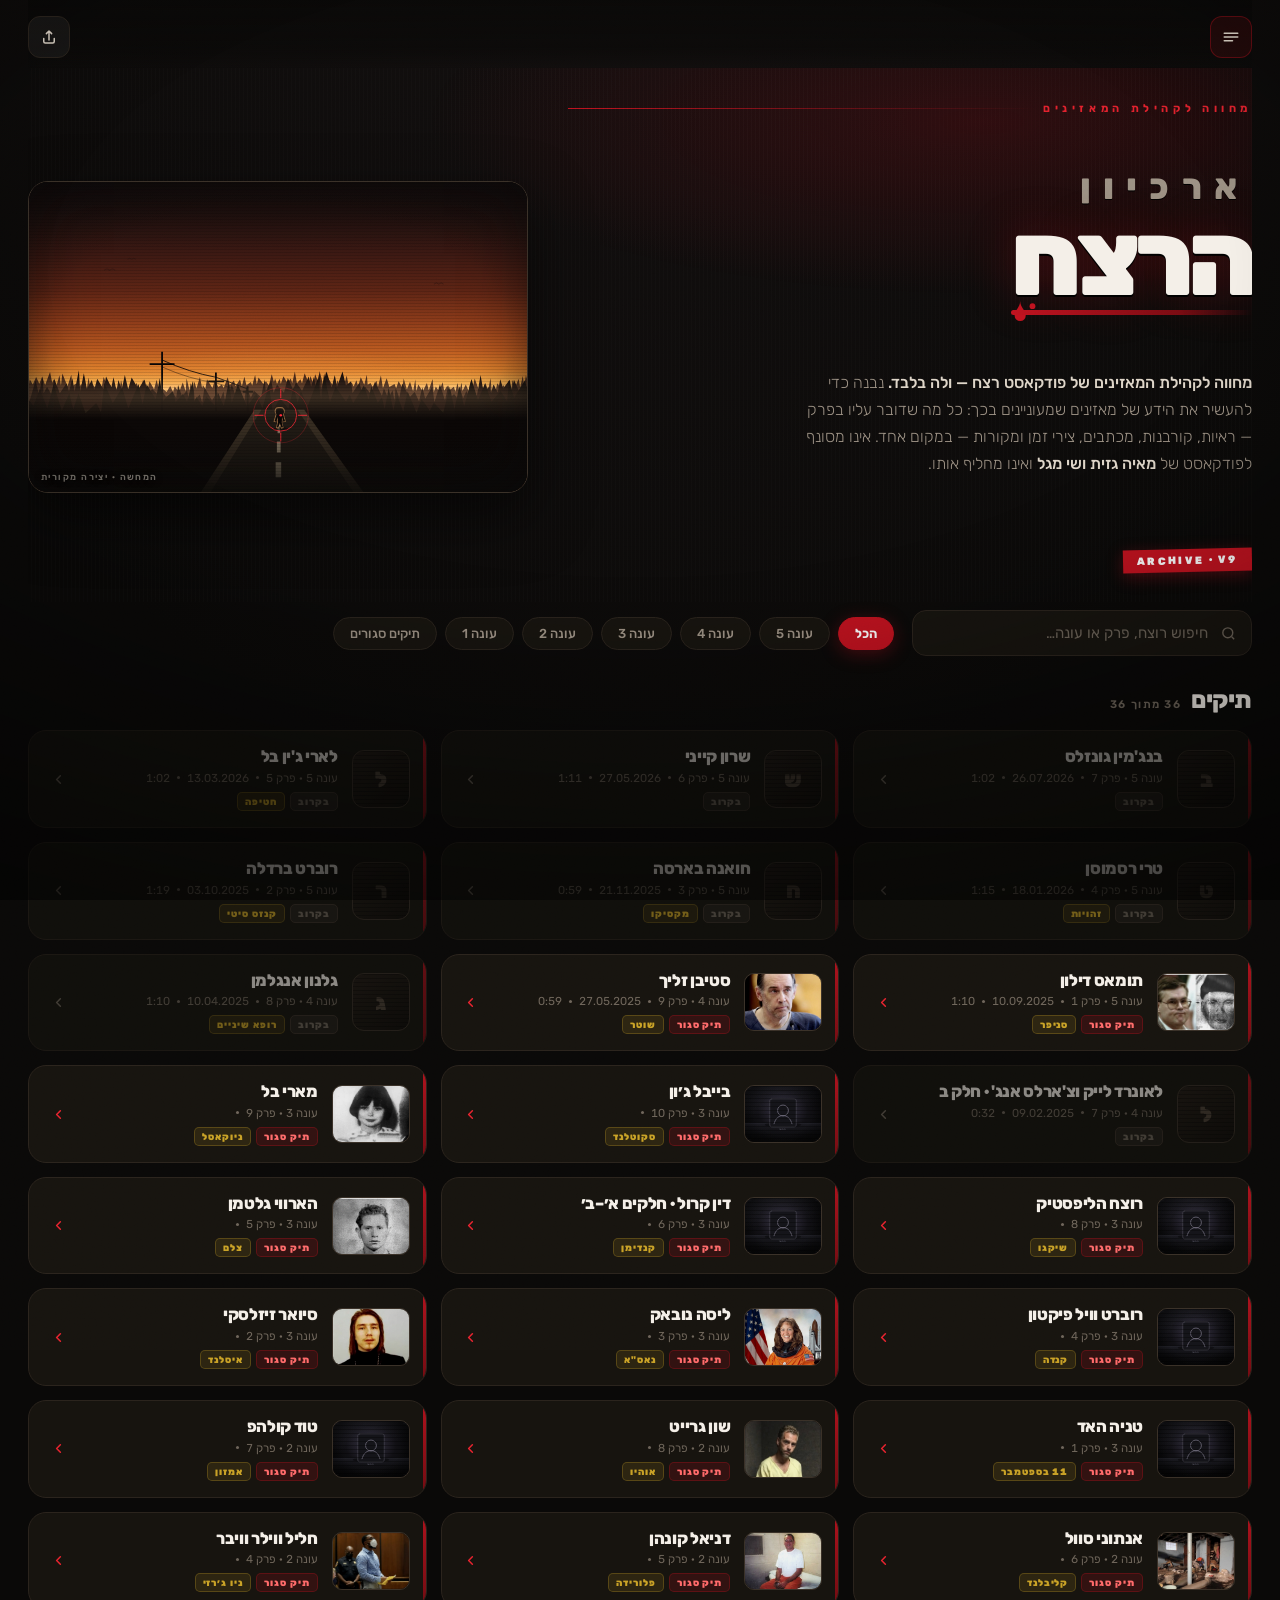
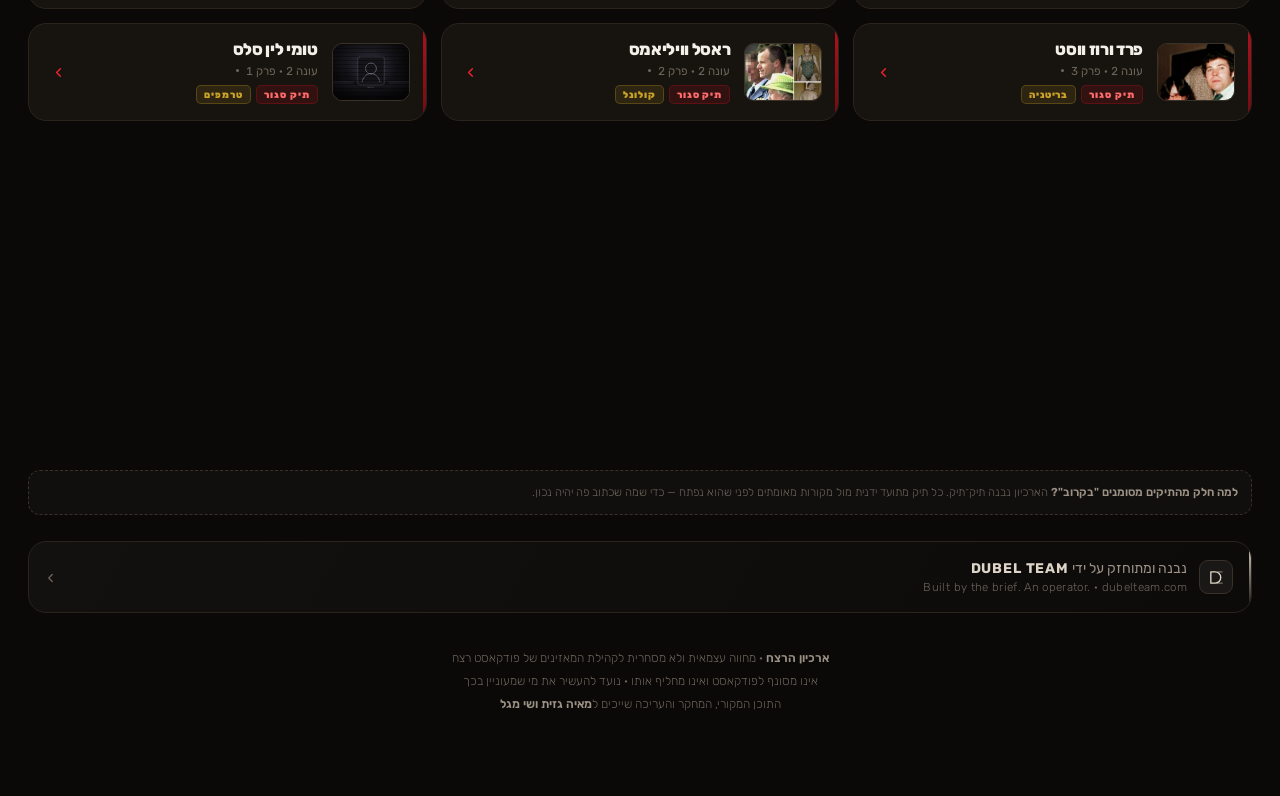
==== commit 0d5f48a8: "Add files via upload" ====
--- a/index.html
+++ b/index.html
@@ -4,28 +4,28 @@
 <meta charset="utf-8">
 <meta name="viewport" content="width=device-width,initial-scale=1,viewport-fit=cover,maximum-scale=1">
 
-<title>רצח · הארכיון — כל מה שדובר עליו בפרק</title>
-<meta name="description" content="ארכיון המאזינים של פודקאסט רצח: ראיות, קורבנות, צירי זמן, מכתבים, סרטים דוקומנטריים ומקורות מאומתים — תיק לכל פרק, במקום אחד.">
+<title>ארכיון הרצח — מחווה לקהילת פודקאסט רצח</title>
+<meta name="description" content="מחווה עצמאית לקהילת המאזינים של פודקאסט רצח, ולה בלבד. נועד להעשיר את הידע של מאזינים שמעוניינים בכך: ראיות, קורבנות, צירי זמן, סרטים דוקומנטריים ומקורות מאומתים — תיק לכל פרק, במקום אחד.">
 <link rel="canonical" href="https://retzach.dubelteam.com/">
 <meta name="theme-color" content="#0a0908">
 <meta name="color-scheme" content="dark">
 <meta name="author" content="Dubel Team">
 <meta name="generator" content="Dubel Team — dubelteam.com">
-<meta name="keywords" content="פודקאסט רצח, מאיה גזית, שי מגל, טרו קריים, ארכיון, תומאס דילון, סטיבן זליך, רוצח סדרתי">
+<meta name="keywords" content="ארכיון הרצח, פודקאסט רצח, מאיה גזית, שי מגל, טרו קריים, ארכיון, תומאס דילון, סטיבן זליך, רוצח סדרתי">
 
 <!-- Open Graph -->
 <meta property="og:type" content="website">
-<meta property="og:site_name" content="רצח · הארכיון">
+<meta property="og:site_name" content="ארכיון הרצח">
 <meta property="og:locale" content="he_IL">
 <meta property="og:url" content="https://retzach.dubelteam.com/">
-<meta property="og:title" content="רצח · הארכיון — כל מה שדובר עליו בפרק">
-<meta property="og:description" content="ראיות, קורבנות, צירי זמן, סרטים דוקומנטריים ומקורות מאומתים. תיק לכל פרק, במקום אחד.">
+<meta property="og:title" content="ארכיון הרצח — מחווה לקהילת פודקאסט רצח">
+<meta property="og:description" content="מחווה לקהילת המאזינים של פודקאסט רצח. ראיות, קורבנות, צירי זמן, סרטים דוקומנטריים ומקורות מאומתים — תיק לכל פרק.">
 <meta property="og:image" content="https://retzach.dubelteam.com/og.png">
 <meta property="og:image:width" content="1200">
 <meta property="og:image:height" content="630">
 <meta name="twitter:card" content="summary_large_image">
-<meta name="twitter:title" content="רצח · הארכיון">
-<meta name="twitter:description" content="ארכיון המאזינים של פודקאסט רצח — ראיות, קורבנות, צירי זמן ומקורות.">
+<meta name="twitter:title" content="ארכיון הרצח — מחווה לקהילת פודקאסט רצח">
+<meta name="twitter:description" content="מחווה לקהילת המאזינים של פודקאסט רצח — ראיות, קורבנות, צירי זמן ומקורות.">
 <meta name="twitter:image" content="https://retzach.dubelteam.com/og.png">
 
 <!-- PWA -->
@@ -34,7 +34,7 @@
 <link rel="icon" href="/favicon-32.png" sizes="32x32">
 <link rel="apple-touch-icon" href="/icons/apple-touch-icon.png">
 <meta name="apple-mobile-web-app-capable" content="yes">
-<meta name="apple-mobile-web-app-title" content="רצח">
+<meta name="apple-mobile-web-app-title" content="ארכיון הרצח">
 <meta name="apple-mobile-web-app-status-bar-style" content="black-translucent">
 <meta name="mobile-web-app-capable" content="yes">
 
@@ -45,17 +45,17 @@
 <link rel="preconnect" href="https://fonts.gstatic.com" crossorigin>
 <link href="https://fonts.googleapis.com/css2?family=Rubik:ital,wght@0,300;0,400;0,500;0,600;0,700;0,800;0,900;1,400;1,500&display=swap" rel="stylesheet">
 
-<link rel="stylesheet" href="/assets/style.css?v=7">
+<link rel="stylesheet" href="/assets/style.css?v=9">
 
 <script type="application/ld+json">
 {
   "@context": "https://schema.org",
   "@type": "WebSite",
-  "name": "רצח · הארכיון",
-  "alternateName": "Retzach Archive",
+  "name": "ארכיון הרצח",
+  "alternateName": "ארכיון הרצח — מחווה לקהילת פודקאסט רצח",
   "url": "https://retzach.dubelteam.com/",
   "inLanguage": "he",
-  "description": "ארכיון המאזינים של פודקאסט רצח — ראיות, קורבנות, צירי זמן ומקורות מאומתים.",
+  "description": "מחווה עצמאית ולא מסחרית לקהילת המאזינים של פודקאסט רצח, שנועדה להעשיר את הידע של מאזינים שמעוניינים בכך. אינה מסונפת לפודקאסט.",
   "creator": {
     "@type": "Organization",
     "name": "Dubel Team",
@@ -77,21 +77,22 @@
     <button class="iconbtn brandbtn" id="about-btn" aria-label="אודות הארכיון">
       <svg viewBox="0 0 24 24"><path d="M3 7h18M3 12h18M3 17h11"/></svg>
     </button>
-    <div class="tb-title">רצח · הארכיון</div>
+    <div class="tb-title">ארכיון הרצח</div>
     <button class="iconbtn" id="share-btn" aria-label="שיתוף">
       <svg viewBox="0 0 24 24"><path d="M12 16V4M8.5 7.5L12 4l3.5 3.5"/><path d="M5 14v4a2 2 0 0 0 2 2h10a2 2 0 0 0 2-2v-4"/></svg>
     </button>
   </div>
 
   <div class="hero">
-    <div class="kicker">ארכיון המאזינים</div>
+    <div class="kicker">מחווה לקהילת המאזינים</div>
     <div class="brandmark">
-      <div class="stencil">רצח
+      <div class="stencil-top">ארכיון</div>
+      <div class="stencil">הרצח
         <svg class="drip" viewBox="0 0 26 34"><path d="M6 0c0 6 5 8 5 13a5 5 0 1 1-10 0C1 8 6 6 6 0z"/><path class="d2" d="M17 2a2.6 2.6 0 1 1 0 5.2 2.6 2.6 0 0 1 0-5.2z"/></svg>
       </div>
     </div>
-    <p class="hero-sub">כל מה שדובר עליו בפרק — <b>ראיות, קורבנות, מכתבים, צירי זמן ומקורות</b> — במקום אחד. פרויקט מעריצים בהשראת <b>פודקאסט רצח</b> של מאיה גזית ושי מגל.</p>
-    <div class="tape">ARCHIVE · V7</div>
+    <p class="hero-sub"><b>מחווה לקהילת המאזינים של פודקאסט רצח — ולה בלבד.</b> נבנה כדי להעשיר את הידע של מאזינים שמעוניינים בכך: כל מה שדובר עליו בפרק — ראיות, קורבנות, מכתבים, צירי זמן ומקורות — במקום אחד. אינו מסונף לפודקאסט של <b>מאיה גזית ושי מגל</b> ואינו מחליף אותו.</p>
+    <div class="tape">ARCHIVE · V9</div>
     <div class="hero-art" id="hero-art"></div>
   </div>
 
@@ -123,7 +124,8 @@
     </a>
 
     <div class="foot">
-      פרויקט מחווה עצמאי · אינו מסונף לפודקאסט<br>
+      <b>ארכיון הרצח</b> · מחווה עצמאית ולא מסחרית לקהילת המאזינים של פודקאסט רצח<br>
+      אינו מסונף לפודקאסט ואינו מחליף אותו · נועד להעשיר את מי שמעוניין בכך<br>
       התוכן המקורי, המחקר והעריכה שייכים ל<b>מאיה גזית ושי מגל</b>
     </div>
   </div>
@@ -166,12 +168,12 @@
 
 </div>
 
-<script src="/assets/data.js?v=7"></script>
-<script src="/assets/scenes.js?v=7"></script>
-<script src="/assets/cases.js?v=7"></script>
-<script src="/assets/custom-images.js?v=7"></script>
-<script src="/assets/editor-page.js?v=7"></script>
-<script src="/assets/app.js?v=7"></script>
+<script src="/assets/data.js?v=9"></script>
+<script src="/assets/scenes.js?v=9"></script>
+<script src="/assets/cases.js?v=9"></script>
+<script src="/assets/custom-images.js?v=9"></script>
+<script src="/assets/editor-page.js?v=9"></script>
+<script src="/assets/app.js?v=9"></script>
 <script>
 if ('serviceWorker' in navigator) {
   addEventListener('load', async () => {
--- a/assets/style.css
+++ b/assets/style.css
@@ -77,7 +77,10 @@
    radial-gradient(70% 50% at 78% 10%,rgba(193,18,31,.18),transparent 65%),
    repeating-linear-gradient(90deg,transparent 0 3px,rgba(255,255,255,.014) 3px 4px);
   pointer-events:none}
-.brandmark{display:flex;align-items:flex-end;gap:10px;position:relative}
+.brandmark{display:flex;flex-direction:column;align-items:flex-start;gap:0;position:relative}
+.stencil-top{font-family:'Rubik',sans-serif;font-weight:800;font-size:26px;line-height:1;
+  letter-spacing:.30em;color:var(--muted);margin-bottom:6px;padding-inline-start:2px;
+  text-shadow:0 1px 0 #000}
 .stencil{font-family:'Rubik',sans-serif;font-weight:900;font-size:72px;line-height:.9;
   letter-spacing:-.05em;color:var(--text);position:relative;padding-bottom:6px;
   text-shadow:0 2px 0 #000,0 0 50px rgba(193,18,31,.3)}
@@ -600,6 +603,7 @@
   .hero-art{grid-column:2;grid-row:1 / span 4;aspect-ratio:16/10;height:auto;margin:0;border-radius:20px;overflow:hidden;
     border:1px solid var(--line2);position:relative;box-shadow:0 24px 60px rgba(0,0,0,.55)}
   .stencil{font-size:104px}
+  .stencil-top{font-size:36px;letter-spacing:.34em;margin-bottom:8px}
   .drip{bottom:-26px;width:30px;height:38px}
 
   .toolbar{display:grid;grid-template-columns:340px 1fr;gap:18px;align-items:center;margin:8px 0 4px}
@@ -830,6 +834,14 @@
   padding:13px 15px;font-size:12.5px;line-height:1.8;color:#dcc9a0;margin-bottom:14px;font-weight:300}
 .ad-warn code,.ad-tbl code,.ad-p code{background:rgba(255,255,255,.07);padding:1px 6px;border-radius:5px;
   font-size:11.5px;direction:ltr;display:inline-block;unicode-bidi:isolate}
+.ad-mono{font-family:ui-monospace,SFMono-Regular,Menlo,monospace;font-size:10.5px;color:var(--muted2);
+  direction:ltr;unicode-bidi:isolate;display:inline-block}
+.ad-conn{display:flex;align-items:center;gap:9px;flex-wrap:wrap;margin-bottom:14px;padding:10px 13px;
+  border-radius:12px;border:1px solid var(--line);background:var(--surface);font-size:12px;font-weight:300}
+.ad-conn b{font-weight:600;font-size:12.5px}
+.ad-conn i{width:8px;height:8px;border-radius:50%;flex:0 0 auto}
+.ad-conn.on i{background:#4ea36b;box-shadow:0 0 0 3px rgba(78,163,107,.18)}
+.ad-conn.off i{background:#b3453f;box-shadow:0 0 0 3px rgba(179,69,63,.18)}
 .ad-note{font-size:11.5px;color:var(--muted2);line-height:1.75;padding:11px 13px;border:1px dashed var(--line2);
   border-radius:11px;margin-top:12px;font-weight:300}
 .ad-tbl{width:100%;border-collapse:collapse;font-size:13px}
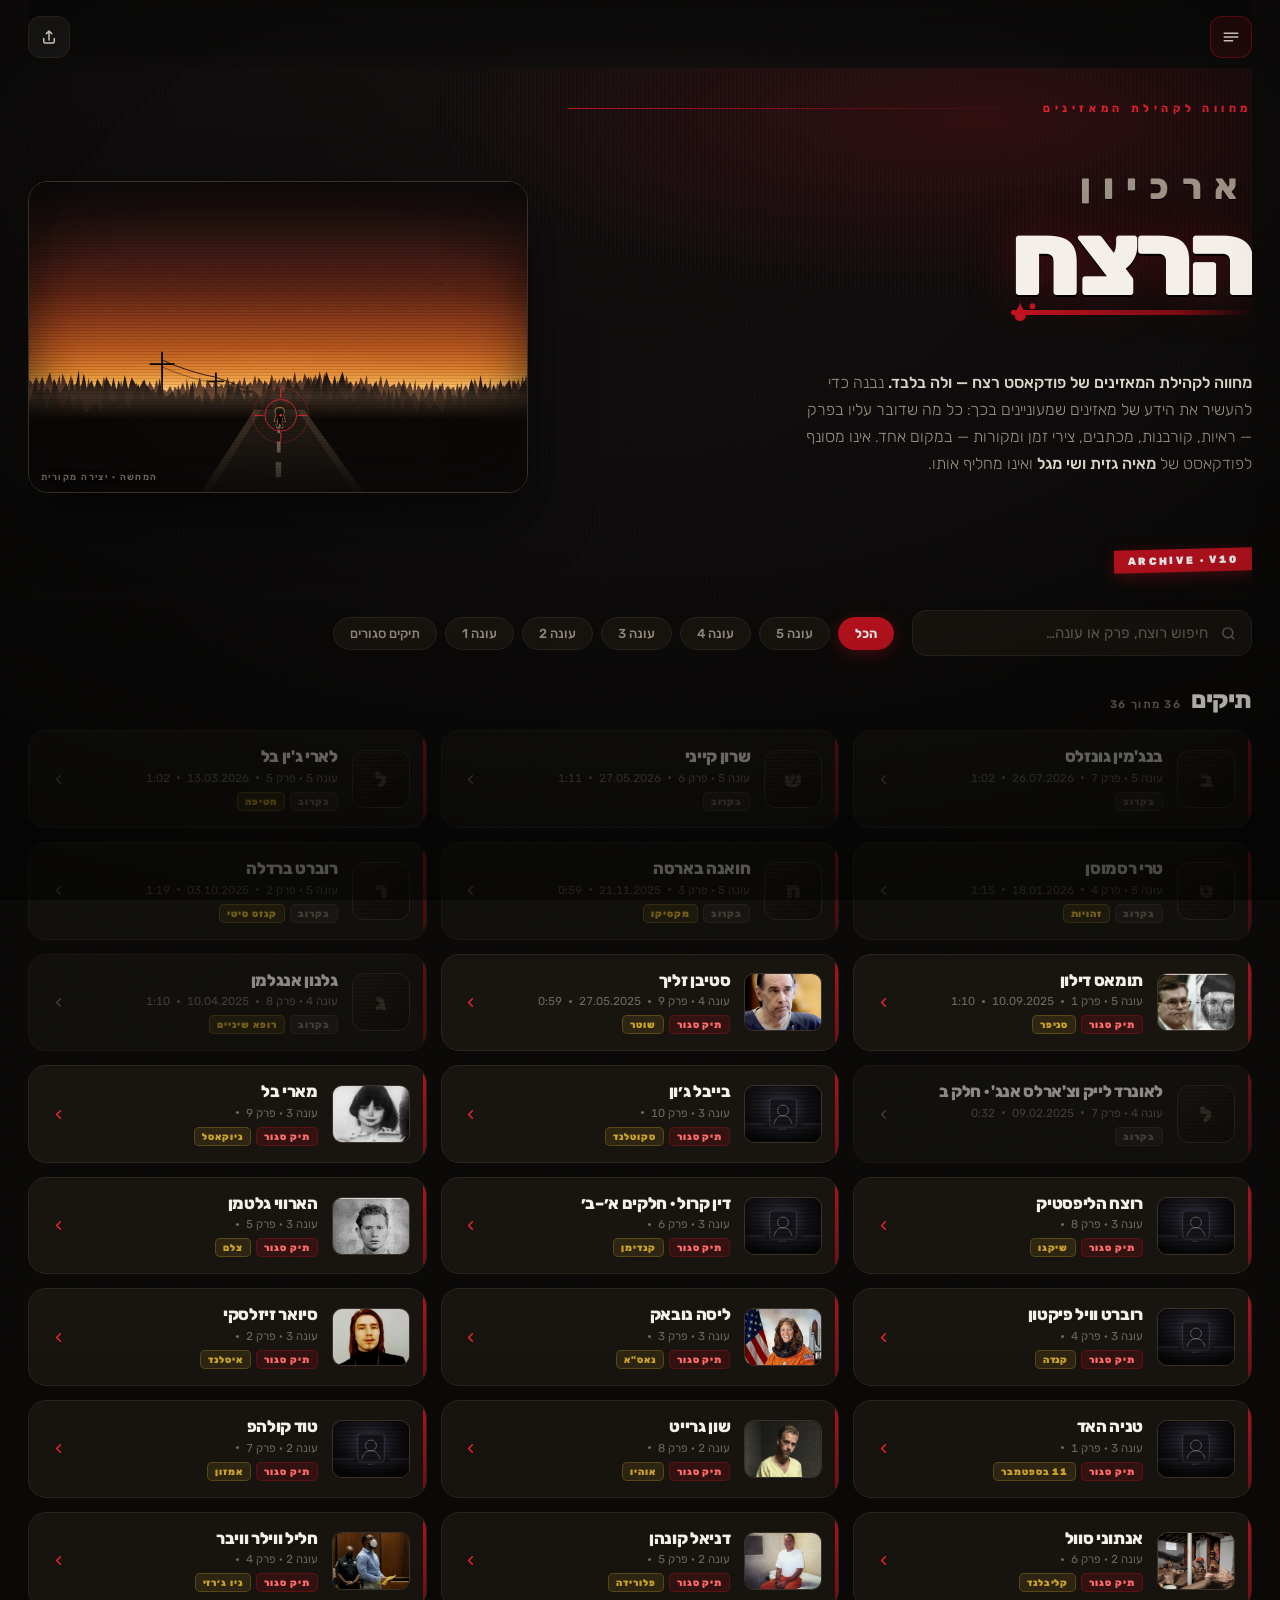
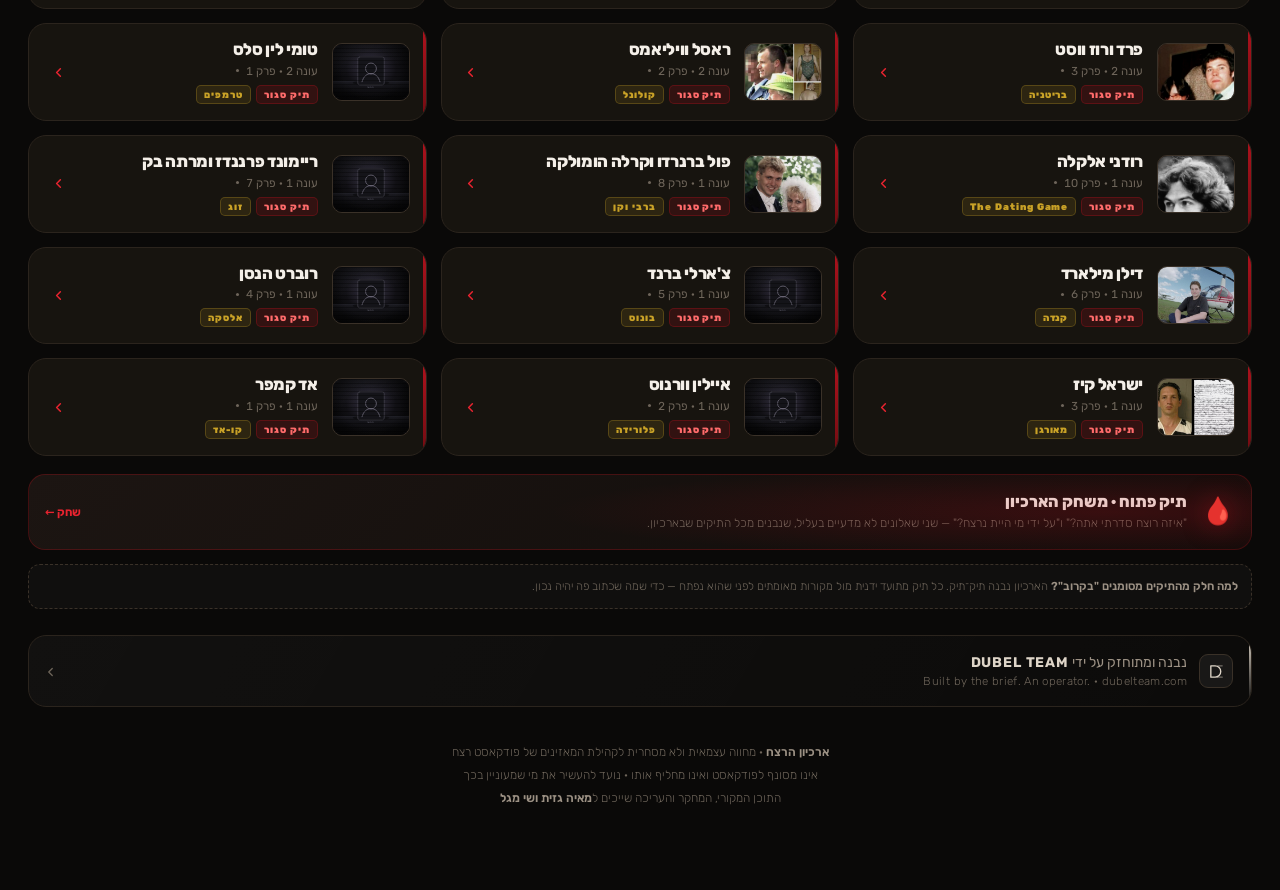
==== commit 4fe1641c: "Add files via upload" ====
--- a/index.html
+++ b/index.html
@@ -45,7 +45,7 @@
 <link rel="preconnect" href="https://fonts.gstatic.com" crossorigin>
 <link href="https://fonts.googleapis.com/css2?family=Rubik:ital,wght@0,300;0,400;0,500;0,600;0,700;0,800;0,900;1,400;1,500&display=swap" rel="stylesheet">
 
-<link rel="stylesheet" href="/assets/style.css?v=9">
+<link rel="stylesheet" href="/assets/style.css?v=10">
 
 <script type="application/ld+json">
 {
@@ -92,7 +92,7 @@
       </div>
     </div>
     <p class="hero-sub"><b>מחווה לקהילת המאזינים של פודקאסט רצח — ולה בלבד.</b> נבנה כדי להעשיר את הידע של מאזינים שמעוניינים בכך: כל מה שדובר עליו בפרק — ראיות, קורבנות, מכתבים, צירי זמן ומקורות — במקום אחד. אינו מסונף לפודקאסט של <b>מאיה גזית ושי מגל</b> ואינו מחליף אותו.</p>
-    <div class="tape">ARCHIVE · V9</div>
+    <div class="tape">ARCHIVE · V10</div>
     <div class="hero-art" id="hero-art"></div>
   </div>
 
@@ -109,6 +109,12 @@
   <div class="pad">
     <div class="sec-head"><h2>תיקים</h2><span id="count"></span></div>
     <div class="cases" id="cases"></div>
+    <button class="playcard" id="play-btn">
+      <span class="pc-e">🩸</span>
+      <span><b>תיק פתוח · משחק הארכיון</b><i>"איזה רוצח סדרתי אתה?" ו"על ידי מי היית נרצח?" — שני שאלונים לא מדעיים בעליל, שנבנים מכל התיקים שבארכיון.</i></span>
+      <span class="pc-go">שחק ←</span>
+    </button>
+
     <div class="note"><b>למה חלק מהתיקים מסומנים "בקרוב"?</b> הארכיון נבנה תיק־תיק. כל תיק מתועד ידנית מול מקורות מאומתים לפני שהוא נפתח — כדי שמה שכתוב פה יהיה נכון.</div>
 
     <!-- ===== credit ===== -->
@@ -168,12 +174,12 @@
 
 </div>
 
-<script src="/assets/data.js?v=9"></script>
-<script src="/assets/scenes.js?v=9"></script>
-<script src="/assets/cases.js?v=9"></script>
-<script src="/assets/custom-images.js?v=9"></script>
-<script src="/assets/editor-page.js?v=9"></script>
-<script src="/assets/app.js?v=9"></script>
+<script src="/assets/data.js?v=10"></script>
+<script src="/assets/scenes.js?v=10"></script>
+<script src="/assets/cases.js?v=10"></script>
+<script src="/assets/custom-images.js?v=10"></script>
+<script src="/assets/editor-page.js?v=10"></script>
+<script src="/assets/app.js?v=10"></script>
 <script>
 if ('serviceWorker' in navigator) {
   addEventListener('load', async () => {
--- a/assets/style.css
+++ b/assets/style.css
@@ -900,3 +900,131 @@
 .mug .phwrap img,.hero-art .phwrap img,.bhero-img .phwrap img{object-fit:contain}
 .avatar .phwrap img{object-fit:cover}
 .avatar .ph-bg{filter:blur(10px) brightness(.4)}
+
+/* מונה רשומות בכותרת סקשן הקורבנות */
+.vcount{margin-inline-start:auto;font-size:11px;font-weight:600;color:var(--muted2);
+  background:rgba(255,255,255,.05);border:1px solid var(--line);border-radius:20px;padding:3px 10px;
+  white-space:nowrap;letter-spacing:.02em}
+
+/* =====================================================================
+   QUIZ · "תיק פתוח" — משחק הארכיון
+   ===================================================================== */
+#quiz{position:fixed;inset:0;z-index:2400;display:none}
+#quiz.on{display:block}
+.qz-scrim{position:absolute;inset:0;background:rgba(4,3,3,.82);backdrop-filter:blur(9px);
+  animation:qzfade .28s var(--ease)}
+@keyframes qzfade{from{opacity:0}to{opacity:1}}
+.qz-panel{position:absolute;inset-inline:0;bottom:0;top:0;overflow-y:auto;-webkit-overflow-scrolling:touch;
+  background:linear-gradient(180deg,#100d0b,#0a0908 55%);padding:56px 20px 40px;
+  animation:qzup .38s var(--ease)}
+@keyframes qzup{from{transform:translateY(26px);opacity:0}to{transform:none;opacity:1}}
+.qz-panel:before{content:'';position:absolute;inset:0;pointer-events:none;
+  background:radial-gradient(90% 40% at 50% 0%,rgba(193,18,31,.16),transparent 70%)}
+.qz-x{position:fixed;top:14px;inset-inline-end:16px;z-index:5;width:38px;height:38px;border-radius:50%;
+  background:rgba(255,255,255,.07);border:1px solid var(--line);color:var(--muted);font-size:15px;
+  display:grid;place-items:center;cursor:pointer}
+.qz-x:hover{background:rgba(255,255,255,.12);color:var(--text)}
+
+.qz-kicker{font-size:11px;letter-spacing:.42em;color:var(--red-hot);font-weight:700;margin-bottom:10px}
+.qz-title{font-size:46px;font-weight:900;letter-spacing:-.04em;margin:0 0 12px;line-height:.95;
+  text-shadow:0 2px 0 #000,0 0 50px rgba(193,18,31,.3)}
+.qz-lede{font-size:14.5px;font-weight:300;color:var(--muted);line-height:1.85;margin:0 0 26px;max-width:52ch}
+.qz-modes{display:grid;gap:12px;margin-bottom:26px}
+.qz-mode{display:grid;grid-template-columns:auto 1fr auto;align-items:center;gap:14px;text-align:start;
+  background:var(--surface);border:1px solid var(--line);border-radius:16px;padding:18px 16px;cursor:pointer;
+  transition:transform .22s var(--ease),border-color .22s,background .22s}
+.qz-mode:hover{transform:translateY(-2px);border-color:rgba(193,18,31,.45);background:#181310}
+.qz-emoji{font-size:30px;line-height:1}
+.qz-mt b{display:block;font-size:17px;font-weight:800;margin-bottom:3px}
+.qz-mt i{display:block;font-size:12.5px;font-weight:300;color:var(--muted2);font-style:normal}
+.qz-go{font-size:12px;font-weight:700;color:var(--red-hot);white-space:nowrap}
+.qz-foot{font-size:11.5px;color:var(--muted2);line-height:1.8;font-weight:300;
+  border-top:1px dashed var(--line2);padding-top:14px;margin-top:22px;max-width:60ch}
+
+.qz-bar{height:3px;background:rgba(255,255,255,.07);border-radius:3px;overflow:hidden;margin-bottom:22px}
+.qz-bar i{display:block;height:100%;background:linear-gradient(90deg,var(--blood),var(--red-hot));
+  transition:width .38s var(--ease)}
+.qz-step{font-size:10.5px;letter-spacing:.3em;color:var(--red-hot);font-weight:700;margin-bottom:12px}
+.qz-step span{color:var(--muted2);letter-spacing:.1em}
+.qz-qt{font-size:27px;font-weight:800;line-height:1.3;letter-spacing:-.02em;margin:0 0 24px;max-width:20ch}
+.qz-opts{display:grid;gap:10px}
+.qz-opt{display:grid;grid-template-columns:auto 1fr auto;align-items:center;gap:13px;text-align:start;
+  background:var(--surface);border:1px solid var(--line);border-radius:14px;padding:15px 15px;cursor:pointer;
+  opacity:0;animation:qzin .34s var(--ease) forwards;
+  transition:transform .18s var(--ease),border-color .18s,background .18s}
+@keyframes qzin{from{opacity:0;transform:translateY(10px)}to{opacity:1;transform:none}}
+.qz-opt:hover{transform:translateX(-3px);border-color:rgba(193,18,31,.4);background:#181310}
+.qz-oe{font-size:22px;line-height:1}
+.qz-ot{font-size:15px;font-weight:400;line-height:1.5}
+.qz-oc{width:17px;height:17px;border-radius:50%;border:1.5px solid var(--line2);transition:all .2s}
+.qz-opt.sel{border-color:var(--red);background:rgba(193,18,31,.12)}
+.qz-opt.sel .qz-oc{background:var(--red);border-color:var(--red);box-shadow:0 0 0 4px rgba(193,18,31,.22)}
+.qz-back{margin-top:18px;background:none;border:none;color:var(--muted2);font-size:12.5px;
+  font-family:inherit;cursor:pointer;padding:6px 0}
+.qz-back:hover{color:var(--text)}
+
+.qz-vk{font-size:13px;letter-spacing:.16em;color:var(--muted2);font-weight:700;margin-bottom:14px}
+.qz-card{position:relative;background:linear-gradient(160deg,#1b1512,#0e0b09);border:1px solid rgba(193,18,31,.3);
+  border-radius:20px;padding:22px 18px 20px;margin-bottom:20px;overflow:hidden}
+.qz-card:before{content:'';position:absolute;inset:0;pointer-events:none;
+  background:radial-gradient(70% 60% at 80% 0%,rgba(193,18,31,.22),transparent 70%)}
+.qz-stamp{font-size:9.5px;letter-spacing:.22em;color:var(--muted2);font-weight:700;direction:ltr;
+  unicode-bidi:isolate;text-align:start;margin-bottom:16px;padding-left:96px;min-height:12px}
+.qz-pct{position:absolute;top:16px;inset-inline-end:16px;text-align:center;line-height:1}
+.qz-pct b{display:block;font-size:29px;font-weight:900;color:var(--red-hot);letter-spacing:-.04em}
+.qz-pct span{font-size:9.5px;color:var(--muted2);letter-spacing:.14em;font-weight:600}
+.qz-card h2{font-size:31px;font-weight:900;letter-spacing:-.03em;margin:0 0 6px;line-height:1.1}
+.qz-alias{display:inline-block;font-size:11px;font-weight:700;color:#ff9c9c;background:rgba(193,18,31,.16);
+  border:1px solid rgba(193,18,31,.32);border-radius:7px;padding:3px 9px;margin-bottom:12px}
+.qz-line{font-size:13.5px;font-weight:300;color:var(--muted);line-height:1.8;margin:0}
+.qz-why,.qz-also{margin-bottom:20px}
+.qz-why h4,.qz-also h4{font-size:11px;letter-spacing:.24em;color:var(--red-hot);font-weight:700;margin:0 0 10px}
+.qz-why ul{margin:0;padding:0;list-style:none;display:grid;gap:7px}
+.qz-why li{font-size:13.5px;font-weight:300;color:var(--muted);line-height:1.6;
+  padding-inline-start:16px;position:relative}
+.qz-why li:before{content:'';position:absolute;inset-inline-start:0;top:8px;width:5px;height:5px;
+  border-radius:50%;background:var(--red)}
+.qz-alsos{display:grid;gap:8px}
+.qz-also-c{display:flex;align-items:center;justify-content:space-between;gap:10px;
+  background:rgba(255,255,255,.035);border:1px solid var(--line);border-radius:11px;padding:11px 13px;
+  cursor:pointer;font-family:inherit;text-align:start;transition:border-color .2s,background .2s}
+.qz-also-c:hover{border-color:rgba(193,18,31,.4);background:rgba(193,18,31,.08)}
+.qz-also-c b{font-size:14px;font-weight:600;color:var(--text)}
+.qz-also-c i{font-size:13px;font-weight:800;color:var(--muted2);font-style:normal}
+.qz-acts{display:grid;gap:9px;margin-bottom:8px}
+.qz-btn{font-family:inherit;font-size:14px;font-weight:600;padding:14px;border-radius:13px;cursor:pointer;
+  background:rgba(255,255,255,.06);border:1px solid var(--line);color:var(--text);transition:all .2s}
+.qz-btn:hover{background:rgba(255,255,255,.11)}
+.qz-btn.primary{background:linear-gradient(180deg,var(--red-hot),var(--red));border-color:transparent;
+  color:#fff;box-shadow:0 6px 22px rgba(193,18,31,.32)}
+.qz-btn.primary:hover{filter:brightness(1.08)}
+.qz-btn.ghost{background:none;color:var(--muted2);border-style:dashed}
+
+/* כרטיס הכניסה למשחק בעמוד הבית */
+.playcard{position:relative;display:grid;grid-template-columns:auto 1fr auto;align-items:center;gap:14px;
+  width:100%;text-align:start;margin:18px 0 6px;padding:17px 16px;cursor:pointer;
+  background:linear-gradient(135deg,#1c1512,#100c0a);border:1px solid rgba(193,18,31,.28);border-radius:17px;
+  overflow:hidden;font-family:inherit;transition:transform .24s var(--ease),border-color .24s}
+.playcard:before{content:'';position:absolute;inset:0;pointer-events:none;
+  background:radial-gradient(65% 90% at 88% 50%,rgba(193,18,31,.22),transparent 70%)}
+.playcard:hover{transform:translateY(-2px);border-color:rgba(232,35,47,.5)}
+.playcard .pc-e{font-size:27px;line-height:1;filter:drop-shadow(0 0 12px rgba(193,18,31,.5))}
+.playcard b{display:block;font-size:16px;font-weight:800;margin-bottom:3px}
+.playcard i{display:block;font-size:12px;font-weight:300;color:var(--muted2);font-style:normal;line-height:1.5}
+.playcard .pc-go{font-size:11.5px;font-weight:700;color:var(--red-hot);white-space:nowrap}
+
+@media (min-width:900px){
+  .qz-panel{inset-inline:0;margin-inline:auto;width:min(680px,94vw);
+    top:0;bottom:0;border-inline:1px solid var(--line);padding:64px 40px 48px;
+    box-shadow:0 0 80px rgba(0,0,0,.65)}
+  .qz-x{position:absolute;top:18px;inset-inline-end:22px}
+  .qz-title{font-size:60px}
+  .qz-qt{font-size:34px}
+  .qz-modes{gap:14px}
+  .qz-acts{grid-template-columns:1.4fr 1fr 1fr}
+  .qz-alsos{grid-template-columns:repeat(3,1fr)}
+}
+@media (prefers-reduced-motion:reduce){
+  .qz-panel,.qz-opt,.qz-scrim{animation:none!important}
+  .qz-opt{opacity:1}
+}
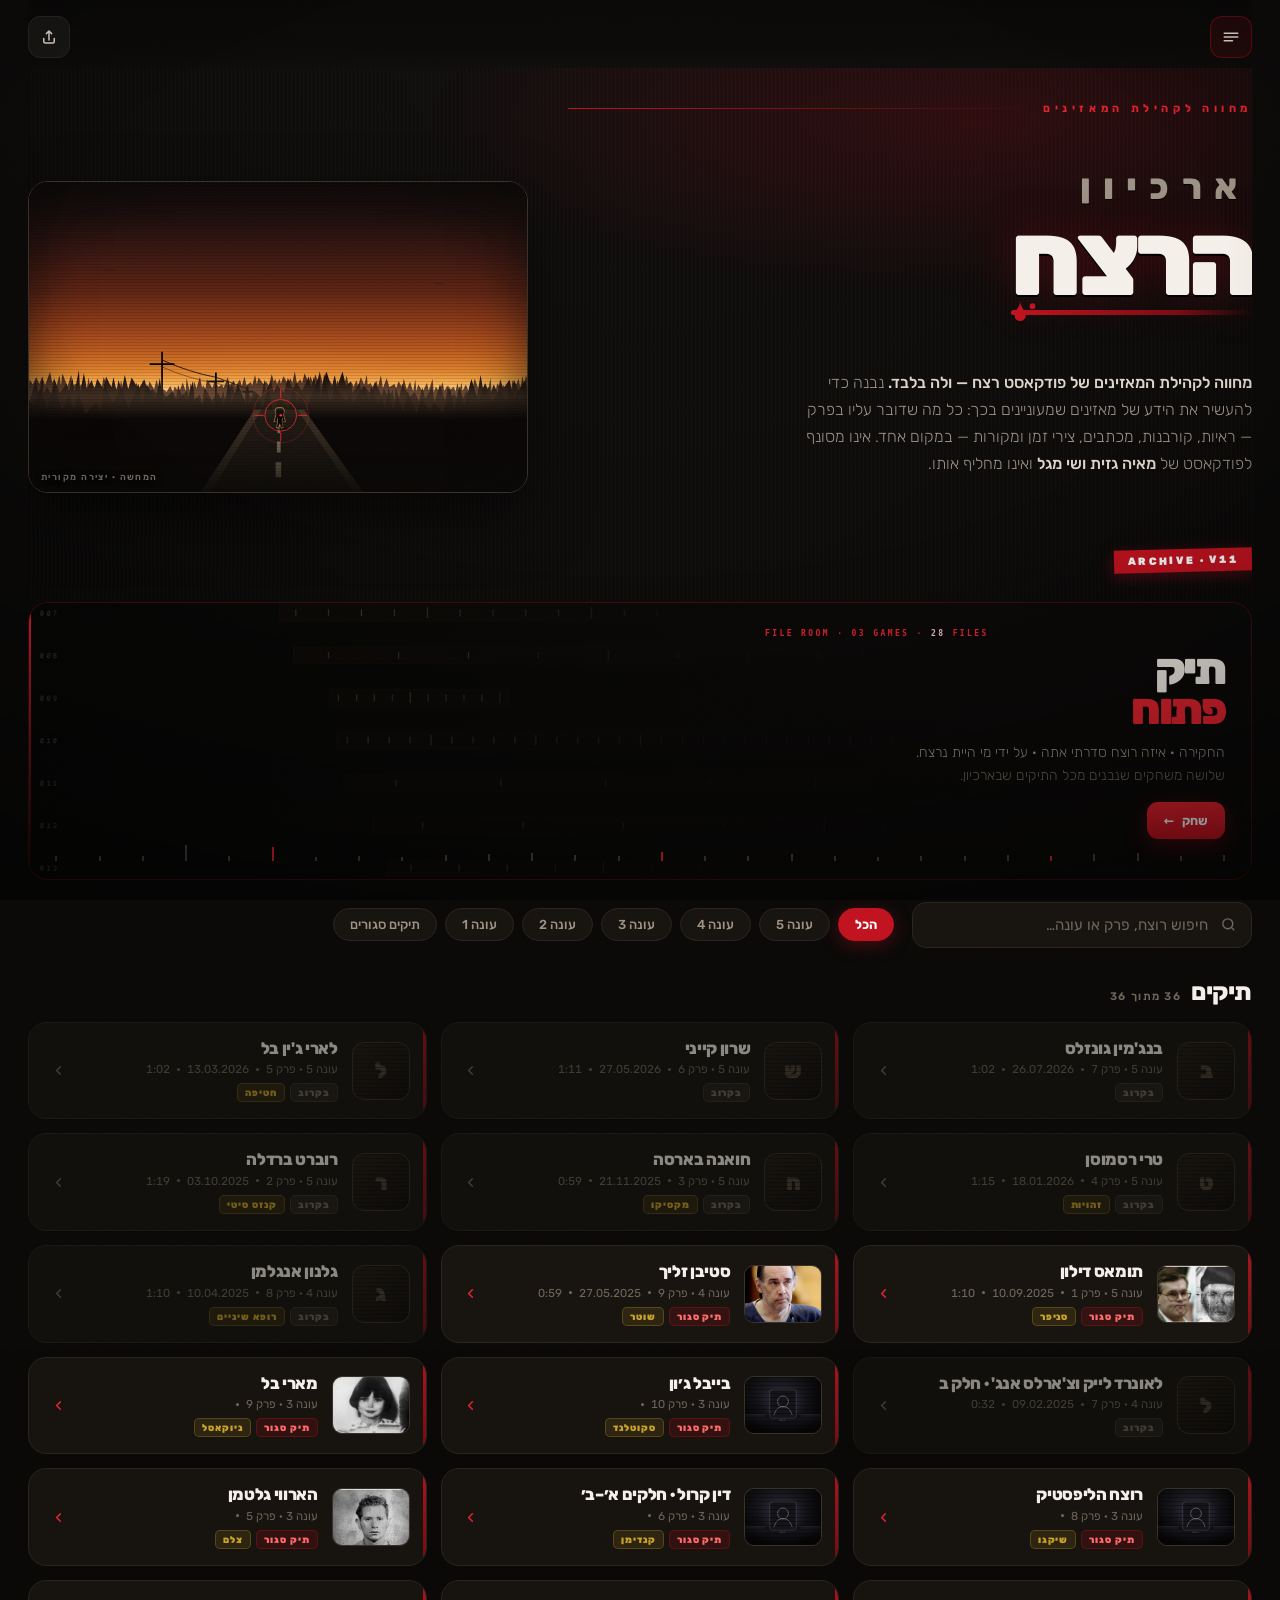
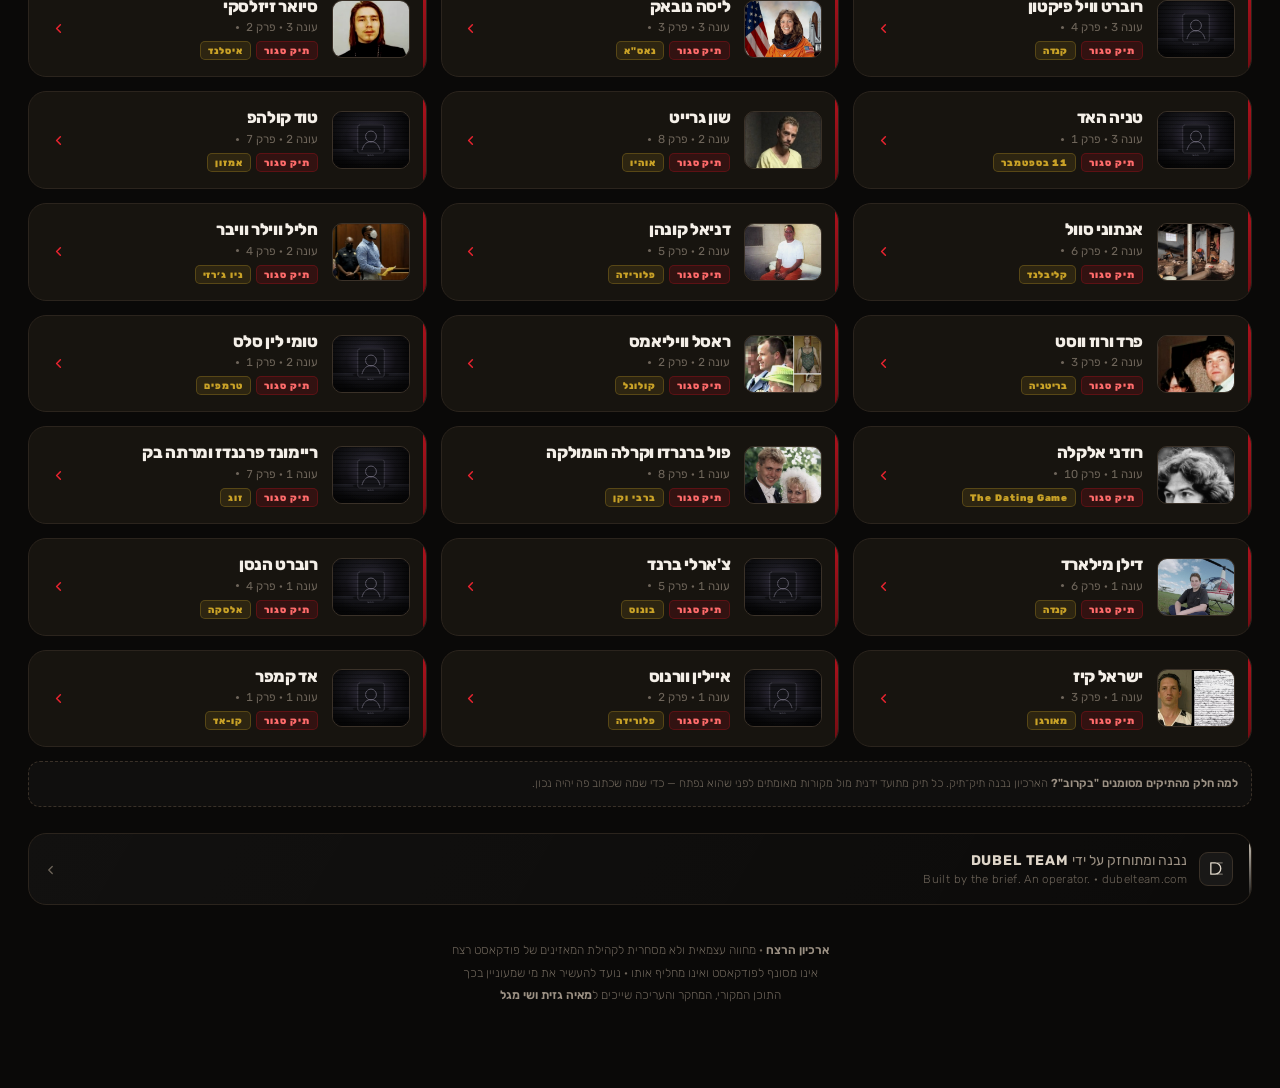
==== commit e5b0df3d: "Add files via upload" ====
--- a/index.html
+++ b/index.html
@@ -45,7 +45,7 @@
 <link rel="preconnect" href="https://fonts.gstatic.com" crossorigin>
 <link href="https://fonts.googleapis.com/css2?family=Rubik:ital,wght@0,300;0,400;0,500;0,600;0,700;0,800;0,900;1,400;1,500&display=swap" rel="stylesheet">
 
-<link rel="stylesheet" href="/assets/style.css?v=10">
+<link rel="stylesheet" href="/assets/style.css?v=11">
 
 <script type="application/ld+json">
 {
@@ -92,8 +92,21 @@
       </div>
     </div>
     <p class="hero-sub"><b>מחווה לקהילת המאזינים של פודקאסט רצח — ולה בלבד.</b> נבנה כדי להעשיר את הידע של מאזינים שמעוניינים בכך: כל מה שדובר עליו בפרק — ראיות, קורבנות, מכתבים, צירי זמן ומקורות — במקום אחד. אינו מסונף לפודקאסט של <b>מאיה גזית ושי מגל</b> ואינו מחליף אותו.</p>
-    <div class="tape">ARCHIVE · V10</div>
+    <div class="tape">ARCHIVE · V11</div>
     <div class="hero-art" id="hero-art"></div>
+  </div>
+
+  <div class="pad">
+    <button class="gamebanner" id="play-btn">
+      <span class="gb-tex"></span><span class="gb-glow"></span><span class="gb-rule"></span>
+      <span class="gb-in">
+        <span class="gb-code">FILE ROOM · 03 GAMES · <b id="gb-n">00</b> FILES</span>
+        <span class="gb-t">תיק<em>פתוח</em></span>
+        <span class="gb-s">החקירה · איזה רוצח סדרתי אתה · על ידי מי היית נרצח.<br><span class="gb-s2">שלושה משחקים שנבנים מכל התיקים שבארכיון.</span></span>
+        <span class="gb-cta">שחק <i>←</i></span>
+      </span>
+      <span class="gb-ticks" id="gb-ticks"></span>
+    </button>
   </div>
 
   <div class="pad">
@@ -109,12 +122,6 @@
   <div class="pad">
     <div class="sec-head"><h2>תיקים</h2><span id="count"></span></div>
     <div class="cases" id="cases"></div>
-    <button class="playcard" id="play-btn">
-      <span class="pc-e">🩸</span>
-      <span><b>תיק פתוח · משחק הארכיון</b><i>"איזה רוצח סדרתי אתה?" ו"על ידי מי היית נרצח?" — שני שאלונים לא מדעיים בעליל, שנבנים מכל התיקים שבארכיון.</i></span>
-      <span class="pc-go">שחק ←</span>
-    </button>
-
     <div class="note"><b>למה חלק מהתיקים מסומנים "בקרוב"?</b> הארכיון נבנה תיק־תיק. כל תיק מתועד ידנית מול מקורות מאומתים לפני שהוא נפתח — כדי שמה שכתוב פה יהיה נכון.</div>
 
     <!-- ===== credit ===== -->
@@ -174,12 +181,12 @@
 
 </div>
 
-<script src="/assets/data.js?v=10"></script>
-<script src="/assets/scenes.js?v=10"></script>
-<script src="/assets/cases.js?v=10"></script>
-<script src="/assets/custom-images.js?v=10"></script>
-<script src="/assets/editor-page.js?v=10"></script>
-<script src="/assets/app.js?v=10"></script>
+<script src="/assets/data.js?v=11"></script>
+<script src="/assets/scenes.js?v=11"></script>
+<script src="/assets/cases.js?v=11"></script>
+<script src="/assets/custom-images.js?v=11"></script>
+<script src="/assets/editor-page.js?v=11"></script>
+<script src="/assets/app.js?v=11"></script>
 <script>
 if ('serviceWorker' in navigator) {
   addEventListener('load', async () => {
--- a/assets/style.css
+++ b/assets/style.css
@@ -906,125 +906,266 @@
   background:rgba(255,255,255,.05);border:1px solid var(--line);border-radius:20px;padding:3px 10px;
   white-space:nowrap;letter-spacing:.02em}
 
+
 /* =====================================================================
-   QUIZ · "תיק פתוח" — משחק הארכיון
+   GAMES · "תיק פתוח" — חדר המשחקים
+   שפה: קרקע, דיו, ופצע אחד. סרגלי צנזורה, מיקרו־טיפוגרפיה קלינית,
+   הצטברות של סימנים קטנים. שום דבר לא חופף, שום דבר לא מקושט.
    ===================================================================== */
-#quiz{position:fixed;inset:0;z-index:2400;display:none}
-#quiz.on{display:block}
-.qz-scrim{position:absolute;inset:0;background:rgba(4,3,3,.82);backdrop-filter:blur(9px);
-  animation:qzfade .28s var(--ease)}
-@keyframes qzfade{from{opacity:0}to{opacity:1}}
-.qz-panel{position:absolute;inset-inline:0;bottom:0;top:0;overflow-y:auto;-webkit-overflow-scrolling:touch;
-  background:linear-gradient(180deg,#100d0b,#0a0908 55%);padding:56px 20px 40px;
-  animation:qzup .38s var(--ease)}
-@keyframes qzup{from{transform:translateY(26px);opacity:0}to{transform:none;opacity:1}}
-.qz-panel:before{content:'';position:absolute;inset:0;pointer-events:none;
-  background:radial-gradient(90% 40% at 50% 0%,rgba(193,18,31,.16),transparent 70%)}
-.qz-x{position:fixed;top:14px;inset-inline-end:16px;z-index:5;width:38px;height:38px;border-radius:50%;
-  background:rgba(255,255,255,.07);border:1px solid var(--line);color:var(--muted);font-size:15px;
-  display:grid;place-items:center;cursor:pointer}
-.qz-x:hover{background:rgba(255,255,255,.12);color:var(--text)}
-
-.qz-kicker{font-size:11px;letter-spacing:.42em;color:var(--red-hot);font-weight:700;margin-bottom:10px}
-.qz-title{font-size:46px;font-weight:900;letter-spacing:-.04em;margin:0 0 12px;line-height:.95;
-  text-shadow:0 2px 0 #000,0 0 50px rgba(193,18,31,.3)}
-.qz-lede{font-size:14.5px;font-weight:300;color:var(--muted);line-height:1.85;margin:0 0 26px;max-width:52ch}
-.qz-modes{display:grid;gap:12px;margin-bottom:26px}
-.qz-mode{display:grid;grid-template-columns:auto 1fr auto;align-items:center;gap:14px;text-align:start;
-  background:var(--surface);border:1px solid var(--line);border-radius:16px;padding:18px 16px;cursor:pointer;
+:root{ --gm-mono: ui-monospace,'SFMono-Regular',Menlo,'DejaVu Sans Mono',monospace; }
+
+#games{position:fixed;inset:0;z-index:2400;display:none}
+#games.on{display:block}
+.gm-scrim{position:absolute;inset:0;background:rgba(4,3,3,.86);backdrop-filter:blur(10px);
+  animation:gmfade .26s var(--ease)}
+@keyframes gmfade{from{opacity:0}to{opacity:1}}
+
+.gm-panel{position:absolute;inset:0;display:flex;flex-direction:column;
+  background:linear-gradient(180deg,#100d0b,#0a0908 60%);animation:gmup .36s var(--ease)}
+@keyframes gmup{from{transform:translateY(22px);opacity:0}to{transform:none;opacity:1}}
+
+/* ---------- סרגל ניווט קבוע ---------- */
+.gm-nav{flex:0 0 auto;display:flex;align-items:center;gap:8px;padding:11px 14px;
+  border-bottom:1px solid var(--line);background:rgba(10,9,8,.92);
+  backdrop-filter:blur(12px);position:relative;z-index:3}
+.gm-nb{font-family:inherit;font-size:12px;font-weight:600;color:var(--muted);
+  background:rgba(255,255,255,.05);border:1px solid var(--line);border-radius:9px;
+  padding:8px 11px;cursor:pointer;white-space:nowrap;display:flex;align-items:center;gap:5px;
+  transition:background .2s,color .2s,border-color .2s}
+.gm-nb:hover{background:rgba(255,255,255,.1);color:var(--text);border-color:var(--line2)}
+.gm-nb span{color:var(--red-hot);font-weight:800}
+.gm-nb.gm-x{width:34px;padding:0;height:34px;justify-content:center;font-size:13px}
+.gm-nt{flex:1;min-width:0;text-align:center;line-height:1.25}
+.gm-nt b{display:block;font-size:13px;font-weight:700;white-space:nowrap;overflow:hidden;text-overflow:ellipsis}
+.gm-nt i{display:block;font-family:var(--gm-mono);font-size:9px;letter-spacing:.16em;
+  color:var(--muted2);font-style:normal;margin-top:2px}
+
+.gm-body{flex:1;overflow-y:auto;-webkit-overflow-scrolling:touch;padding:26px 20px 44px;position:relative}
+.gm-body:before{content:'';position:absolute;inset:0;pointer-events:none;
+  background:radial-gradient(80% 34% at 50% 0%,rgba(193,18,31,.13),transparent 70%)}
+
+/* ---------- מיקרו־טיפוגרפיה קלינית ---------- */
+.gm-kicker,.gm-code,.gm-ref,.gm-step,.gm-cost{font-family:var(--gm-mono);direction:ltr;unicode-bidi:isolate}
+.gm-kicker{font-size:9px;letter-spacing:.34em;color:var(--red-hot);font-weight:700;margin-bottom:16px}
+.gm-code{font-size:8.5px;letter-spacing:.2em;color:var(--muted2);font-weight:600}
+.gm-ref{font-size:9px;letter-spacing:.1em;color:#5b524a;font-weight:700;flex:0 0 auto}
+
+/* ---------- מסך הבית ---------- */
+.gm-plate{position:absolute;inset-inline:0;top:0;height:280px;opacity:.16;pointer-events:none;
+  background:url('/img/plate-strip.jpg') center/cover no-repeat;
+  -webkit-mask-image:linear-gradient(180deg,#000 0%,transparent 92%);
+  mask-image:linear-gradient(180deg,#000 0%,transparent 92%)}
+.gm-title{position:relative;font-size:52px;font-weight:900;letter-spacing:-.05em;line-height:.88;
+  margin:0 0 14px;text-shadow:0 2px 0 #000,0 0 60px rgba(193,18,31,.32)}
+.gm-title span{display:block;color:var(--red-hot)}
+.gm-lede{position:relative;font-size:14.5px;font-weight:300;color:var(--muted);line-height:1.85;
+  margin:0 0 26px;max-width:54ch}
+.gm-modes{display:grid;gap:11px;margin-bottom:26px}
+.gm-mode{position:relative;display:grid;grid-template-columns:auto 1fr auto;align-items:center;gap:14px;
+  text-align:start;background:var(--surface);border:1px solid var(--line);border-radius:15px;
+  padding:18px 16px 20px;cursor:pointer;overflow:hidden;font-family:inherit;
   transition:transform .22s var(--ease),border-color .22s,background .22s}
-.qz-mode:hover{transform:translateY(-2px);border-color:rgba(193,18,31,.45);background:#181310}
-.qz-emoji{font-size:30px;line-height:1}
-.qz-mt b{display:block;font-size:17px;font-weight:800;margin-bottom:3px}
-.qz-mt i{display:block;font-size:12.5px;font-weight:300;color:var(--muted2);font-style:normal}
-.qz-go{font-size:12px;font-weight:700;color:var(--red-hot);white-space:nowrap}
-.qz-foot{font-size:11.5px;color:var(--muted2);line-height:1.8;font-weight:300;
-  border-top:1px dashed var(--line2);padding-top:14px;margin-top:22px;max-width:60ch}
-
-.qz-bar{height:3px;background:rgba(255,255,255,.07);border-radius:3px;overflow:hidden;margin-bottom:22px}
-.qz-bar i{display:block;height:100%;background:linear-gradient(90deg,var(--blood),var(--red-hot));
-  transition:width .38s var(--ease)}
-.qz-step{font-size:10.5px;letter-spacing:.3em;color:var(--red-hot);font-weight:700;margin-bottom:12px}
-.qz-step span{color:var(--muted2);letter-spacing:.1em}
-.qz-qt{font-size:27px;font-weight:800;line-height:1.3;letter-spacing:-.02em;margin:0 0 24px;max-width:20ch}
-.qz-opts{display:grid;gap:10px}
-.qz-opt{display:grid;grid-template-columns:auto 1fr auto;align-items:center;gap:13px;text-align:start;
-  background:var(--surface);border:1px solid var(--line);border-radius:14px;padding:15px 15px;cursor:pointer;
-  opacity:0;animation:qzin .34s var(--ease) forwards;
+.gm-mode .gm-ref{position:absolute;inset-inline-end:12px;bottom:8px;font-size:8.5px;letter-spacing:.24em}
+.gm-go i{font-style:normal;display:inline-block;transition:transform .22s var(--ease)}
+.gm-mode:hover .gm-go i{transform:translateX(-3px)}
+.gm-mode:before{content:'';position:absolute;inset-inline-start:0;top:0;bottom:0;width:2px;
+  background:var(--red);transform:scaleY(0);transform-origin:top;transition:transform .28s var(--ease)}
+.gm-mode:hover{transform:translateY(-2px);border-color:rgba(193,18,31,.42);background:#181310}
+.gm-mode:hover:before{transform:scaleY(1)}
+.gm-emoji{font-size:27px;line-height:1}
+.gm-mt b{display:block;font-size:16.5px;font-weight:800;margin-bottom:3px}
+.gm-mt i{display:block;font-size:12px;font-weight:300;color:var(--muted2);font-style:normal;line-height:1.5}
+.gm-go{font-size:11.5px;font-weight:700;color:var(--red-hot);white-space:nowrap}
+.gm-foot{font-size:11.5px;color:var(--muted2);line-height:1.8;font-weight:300;
+  border-top:1px dashed var(--line2);padding-top:14px;margin-top:24px;max-width:62ch}
+
+/* ---------- שאלות ---------- */
+.gm-bar{height:2px;background:rgba(255,255,255,.07);overflow:hidden;margin-bottom:20px}
+.gm-bar i{display:block;height:100%;background:linear-gradient(90deg,var(--blood),var(--red-hot));
+  transition:width .4s var(--ease)}
+.gm-step{font-size:9px;letter-spacing:.3em;color:var(--red-hot);font-weight:700;margin-bottom:12px}
+.gm-step span{color:var(--muted2);letter-spacing:.12em;margin-inline-start:8px}
+.gm-qt{font-size:26px;font-weight:800;line-height:1.32;letter-spacing:-.02em;margin:0 0 22px;max-width:21ch}
+.gm-opts{display:grid;gap:9px}
+.gm-opt{display:grid;grid-template-columns:auto 1fr auto;align-items:center;gap:12px;text-align:start;
+  background:var(--surface);border:1px solid var(--line);border-radius:13px;padding:14px;cursor:pointer;
+  font-family:inherit;opacity:0;animation:gmin .32s var(--ease) forwards;
   transition:transform .18s var(--ease),border-color .18s,background .18s}
-@keyframes qzin{from{opacity:0;transform:translateY(10px)}to{opacity:1;transform:none}}
-.qz-opt:hover{transform:translateX(-3px);border-color:rgba(193,18,31,.4);background:#181310}
-.qz-oe{font-size:22px;line-height:1}
-.qz-ot{font-size:15px;font-weight:400;line-height:1.5}
-.qz-oc{width:17px;height:17px;border-radius:50%;border:1.5px solid var(--line2);transition:all .2s}
-.qz-opt.sel{border-color:var(--red);background:rgba(193,18,31,.12)}
-.qz-opt.sel .qz-oc{background:var(--red);border-color:var(--red);box-shadow:0 0 0 4px rgba(193,18,31,.22)}
-.qz-back{margin-top:18px;background:none;border:none;color:var(--muted2);font-size:12.5px;
+@keyframes gmin{from{opacity:0;transform:translateY(9px)}to{opacity:1;transform:none}}
+.gm-opt:hover{transform:translateX(-3px);border-color:rgba(193,18,31,.4);background:#181310}
+.gm-oe{font-size:21px;line-height:1}
+.gm-ot{font-size:15px;font-weight:400;line-height:1.5}
+.gm-oc{width:16px;height:16px;border-radius:50%;border:1.5px solid var(--line2);transition:all .2s}
+.gm-opt.sel{border-color:var(--red);background:rgba(193,18,31,.12)}
+.gm-opt.sel .gm-oc{background:var(--red);border-color:var(--red);box-shadow:0 0 0 4px rgba(193,18,31,.22)}
+.gm-back{margin-top:16px;background:none;border:none;color:var(--muted2);font-size:12.5px;
   font-family:inherit;cursor:pointer;padding:6px 0}
-.qz-back:hover{color:var(--text)}
-
-.qz-vk{font-size:13px;letter-spacing:.16em;color:var(--muted2);font-weight:700;margin-bottom:14px}
-.qz-card{position:relative;background:linear-gradient(160deg,#1b1512,#0e0b09);border:1px solid rgba(193,18,31,.3);
-  border-radius:20px;padding:22px 18px 20px;margin-bottom:20px;overflow:hidden}
-.qz-card:before{content:'';position:absolute;inset:0;pointer-events:none;
-  background:radial-gradient(70% 60% at 80% 0%,rgba(193,18,31,.22),transparent 70%)}
-.qz-stamp{font-size:9.5px;letter-spacing:.22em;color:var(--muted2);font-weight:700;direction:ltr;
-  unicode-bidi:isolate;text-align:start;margin-bottom:16px;padding-left:96px;min-height:12px}
-.qz-pct{position:absolute;top:16px;inset-inline-end:16px;text-align:center;line-height:1}
-.qz-pct b{display:block;font-size:29px;font-weight:900;color:var(--red-hot);letter-spacing:-.04em}
-.qz-pct span{font-size:9.5px;color:var(--muted2);letter-spacing:.14em;font-weight:600}
-.qz-card h2{font-size:31px;font-weight:900;letter-spacing:-.03em;margin:0 0 6px;line-height:1.1}
-.qz-alias{display:inline-block;font-size:11px;font-weight:700;color:#ff9c9c;background:rgba(193,18,31,.16);
-  border:1px solid rgba(193,18,31,.32);border-radius:7px;padding:3px 9px;margin-bottom:12px}
-.qz-line{font-size:13.5px;font-weight:300;color:var(--muted);line-height:1.8;margin:0}
-.qz-why,.qz-also{margin-bottom:20px}
-.qz-why h4,.qz-also h4{font-size:11px;letter-spacing:.24em;color:var(--red-hot);font-weight:700;margin:0 0 10px}
-.qz-why ul{margin:0;padding:0;list-style:none;display:grid;gap:7px}
-.qz-why li{font-size:13.5px;font-weight:300;color:var(--muted);line-height:1.6;
-  padding-inline-start:16px;position:relative}
-.qz-why li:before{content:'';position:absolute;inset-inline-start:0;top:8px;width:5px;height:5px;
+.gm-back:hover{color:var(--text)}
+
+/* ---------- כרטיס תוצאה ---------- */
+.gm-vk{font-size:12.5px;letter-spacing:.14em;color:var(--muted2);font-weight:700;margin-bottom:13px}
+.gm-card{position:relative;background:linear-gradient(160deg,#1c1613,#0e0b09);
+  border:1px solid rgba(193,18,31,.3);border-radius:18px;padding:16px 17px 19px;margin-bottom:20px;overflow:hidden}
+.gm-card:before{content:'';position:absolute;inset:0;pointer-events:none;
+  background:radial-gradient(70% 60% at 80% 0%,rgba(193,18,31,.2),transparent 70%)}
+.gm-stamp-row{display:flex;align-items:flex-start;justify-content:space-between;gap:14px;margin-bottom:12px}
+.gm-pct{display:flex;align-items:baseline;gap:1px;line-height:1;flex:0 0 auto}
+.gm-pct b{font-size:27px;font-weight:900;color:var(--red-hot);letter-spacing:-.04em}
+.gm-pct i{font-size:11px;color:var(--red-hot);font-style:normal;font-weight:700}
+.gm-card h2{font-size:29px;font-weight:900;letter-spacing:-.03em;margin:0 0 6px;line-height:1.12}
+.gm-alias{display:inline-block;font-size:11px;font-weight:700;color:#ff9c9c;background:rgba(193,18,31,.16);
+  border:1px solid rgba(193,18,31,.32);border-radius:7px;padding:3px 9px;margin-bottom:11px}
+.gm-line{font-size:13.5px;font-weight:300;color:var(--muted);line-height:1.8;margin:0}
+.gm-sec{margin-bottom:20px}
+.gm-sec h4{font-size:10px;letter-spacing:.26em;color:var(--red-hot);font-weight:700;margin:0 0 11px;
+  font-family:var(--gm-mono);direction:ltr;unicode-bidi:isolate;text-align:start}
+.gm-why{margin:0;padding:0;list-style:none;display:grid;gap:7px}
+.gm-why li{font-size:13.5px;font-weight:300;color:var(--muted);line-height:1.6;
+  padding-inline-start:15px;position:relative}
+.gm-why li:before{content:'';position:absolute;inset-inline-start:0;top:8px;width:5px;height:5px;
   border-radius:50%;background:var(--red)}
-.qz-alsos{display:grid;gap:8px}
-.qz-also-c{display:flex;align-items:center;justify-content:space-between;gap:10px;
+.gm-alsos{display:grid;gap:8px}
+.gm-also{display:flex;align-items:center;justify-content:space-between;gap:10px;font-family:inherit;
   background:rgba(255,255,255,.035);border:1px solid var(--line);border-radius:11px;padding:11px 13px;
-  cursor:pointer;font-family:inherit;text-align:start;transition:border-color .2s,background .2s}
-.qz-also-c:hover{border-color:rgba(193,18,31,.4);background:rgba(193,18,31,.08)}
-.qz-also-c b{font-size:14px;font-weight:600;color:var(--text)}
-.qz-also-c i{font-size:13px;font-weight:800;color:var(--muted2);font-style:normal}
-.qz-acts{display:grid;gap:9px;margin-bottom:8px}
-.qz-btn{font-family:inherit;font-size:14px;font-weight:600;padding:14px;border-radius:13px;cursor:pointer;
+  cursor:pointer;text-align:start;transition:border-color .2s,background .2s}
+.gm-also:hover{border-color:rgba(193,18,31,.4);background:rgba(193,18,31,.08)}
+.gm-also b{font-size:14px;font-weight:600;color:var(--text)}
+.gm-also i{font-family:var(--gm-mono);font-size:12px;font-weight:700;color:var(--muted2);font-style:normal}
+.gm-acts{display:grid;gap:9px;margin-bottom:8px}
+.gm-btn{font-family:inherit;font-size:14px;font-weight:600;padding:14px;border-radius:12px;cursor:pointer;
   background:rgba(255,255,255,.06);border:1px solid var(--line);color:var(--text);transition:all .2s}
-.qz-btn:hover{background:rgba(255,255,255,.11)}
-.qz-btn.primary{background:linear-gradient(180deg,var(--red-hot),var(--red));border-color:transparent;
-  color:#fff;box-shadow:0 6px 22px rgba(193,18,31,.32)}
-.qz-btn.primary:hover{filter:brightness(1.08)}
-.qz-btn.ghost{background:none;color:var(--muted2);border-style:dashed}
-
-/* כרטיס הכניסה למשחק בעמוד הבית */
-.playcard{position:relative;display:grid;grid-template-columns:auto 1fr auto;align-items:center;gap:14px;
-  width:100%;text-align:start;margin:18px 0 6px;padding:17px 16px;cursor:pointer;
-  background:linear-gradient(135deg,#1c1512,#100c0a);border:1px solid rgba(193,18,31,.28);border-radius:17px;
-  overflow:hidden;font-family:inherit;transition:transform .24s var(--ease),border-color .24s}
-.playcard:before{content:'';position:absolute;inset:0;pointer-events:none;
-  background:radial-gradient(65% 90% at 88% 50%,rgba(193,18,31,.22),transparent 70%)}
-.playcard:hover{transform:translateY(-2px);border-color:rgba(232,35,47,.5)}
-.playcard .pc-e{font-size:27px;line-height:1;filter:drop-shadow(0 0 12px rgba(193,18,31,.5))}
-.playcard b{display:block;font-size:16px;font-weight:800;margin-bottom:3px}
-.playcard i{display:block;font-size:12px;font-weight:300;color:var(--muted2);font-style:normal;line-height:1.5}
-.playcard .pc-go{font-size:11.5px;font-weight:700;color:var(--red-hot);white-space:nowrap}
+.gm-btn:hover{background:rgba(255,255,255,.11)}
+.gm-btn.primary{background:linear-gradient(180deg,var(--red-hot),var(--red));border-color:transparent;
+  color:#fff;box-shadow:0 6px 22px rgba(193,18,31,.3)}
+.gm-btn.primary:hover{filter:brightness(1.08)}
+.gm-btn.ghost{background:none;color:var(--muted2);border-style:dashed}
+.gm-by{color:var(--muted2);font-size:12px}
+
+/* ---------- החקירה ---------- */
+.gm-brief{border:1px solid var(--line);border-radius:16px;padding:16px;margin-bottom:20px;
+  background:linear-gradient(160deg,#161210,#0d0a09)}
+.gm-brief-h{display:flex;align-items:center;justify-content:space-between;gap:12px;margin-bottom:14px}
+.gm-seal{font-size:10px;font-weight:800;letter-spacing:.2em;color:#ff9c9c;
+  border:1.5px solid rgba(232,35,47,.55);border-radius:5px;padding:3px 9px;transform:rotate(-3deg)}
+.gm-diffs{display:grid;gap:10px}
+.gm-diff{display:grid;grid-template-columns:auto 1fr;align-items:center;gap:13px;text-align:start;
+  font-family:inherit;background:var(--surface);border:1px solid var(--line);border-radius:13px;
+  padding:15px;cursor:pointer;transition:transform .2s var(--ease),border-color .2s,background .2s}
+.gm-diff:hover{transform:translateX(-3px);border-color:rgba(193,18,31,.42);background:#181310}
+.gm-diff b{display:block;font-size:16px;font-weight:800;grid-column:2}
+.gm-diff i{display:block;font-size:12px;color:var(--muted2);font-style:normal;font-weight:300;grid-column:2}
+
+.gm-hud{display:grid;grid-template-columns:repeat(3,1fr);gap:1px;background:var(--line);
+  border:1px solid var(--line);border-radius:12px;overflow:hidden;margin-bottom:18px}
+.gm-hud-i{background:#100d0b;padding:11px 8px;text-align:center;line-height:1.2}
+.gm-hud-i b{display:block;font-family:var(--gm-mono);font-size:19px;font-weight:700;color:var(--text)}
+.gm-hud-i i{display:block;font-size:9.5px;color:var(--muted2);font-style:normal;margin-top:3px}
+.gm-hud.big .gm-hud-i b{font-size:24px;color:var(--red-hot)}
+
+.gm-flash{border-radius:11px;padding:11px 13px;font-size:13px;font-weight:300;margin-bottom:16px;
+  animation:gmin .3s var(--ease)}
+.gm-flash.bad{background:rgba(193,18,31,.12);border:1px solid rgba(193,18,31,.34);color:#f0c4c4}
+.gm-flash b{font-weight:700}
+
+.gm-clues{display:grid;gap:9px;margin-bottom:22px}
+.gm-clue{display:block;width:100%;text-align:start;font-family:inherit;
+  background:var(--surface);border:1px solid var(--line);border-radius:13px;padding:13px 14px;
+  cursor:pointer;transition:border-color .2s,background .2s,transform .2s var(--ease)}
+.gm-clue[data-c]:hover{border-color:rgba(193,18,31,.42);background:#181310;transform:translateX(-3px)}
+.gm-clue.open{cursor:default;background:linear-gradient(160deg,#171310,#0d0a09);
+  border-color:var(--line2);animation:gmin .34s var(--ease)}
+.gm-clue-h{display:flex;align-items:center;gap:9px;margin-bottom:9px}
+.gm-clue-h b{font-size:13.5px;font-weight:700;flex:1;min-width:0}
+.gm-clue-e{font-size:15px;opacity:.85}
+.gm-cost{font-size:10px;font-weight:700;color:var(--red-hot);
+  border:1px solid rgba(193,18,31,.4);border-radius:5px;padding:2px 6px}
+.gm-clue-b{font-size:13.5px;font-weight:300;line-height:1.85;color:var(--muted)}
+.gm-clue-b b{color:var(--text);font-weight:600}
+.gm-clue-b .ltr,.gm-clue-b b.ltr{direction:ltr;unicode-bidi:isolate;display:inline-block}
+.gm-clue-b.redacted{display:flex;flex-wrap:wrap;gap:6px 7px;padding:2px 0}
+.gm-clue-b.redacted span{display:block;height:9px;border-radius:2px;background:#1d1813}
+.gm-clue-b.redacted span:nth-child(1){width:34%}
+.gm-clue-b.redacted span:nth-child(2){width:19%}
+.gm-clue-b.redacted span:nth-child(3){width:41%}
+.gm-clue-b.redacted span:nth-child(4){width:26%;background:rgba(193,18,31,.3)}
+.gm-clue-b.redacted span:nth-child(5){width:30%}
+.gm-clue-b.redacted span:nth-child(6){width:38%}
+
+.gm-lineup{display:grid;gap:8px}
+.gm-sus{position:relative;display:block;text-align:start;font-family:inherit;
+  background:rgba(255,255,255,.035);border:1px solid var(--line);border-radius:12px;
+  padding:12px 14px;cursor:pointer;transition:all .2s}
+.gm-sus:hover:not(:disabled){border-color:rgba(232,35,47,.5);background:rgba(193,18,31,.1);transform:translateX(-3px)}
+.gm-sus b{display:block;font-size:14.5px;font-weight:600}
+.gm-sus i{display:block;font-size:11.5px;color:var(--muted2);font-style:normal;font-weight:300;margin-top:2px}
+.gm-sus.bad{opacity:.35;border-style:dashed;cursor:not-allowed}
+.gm-sus.bad b{text-decoration:line-through;text-decoration-color:var(--red)}
+.gm-no{position:absolute;inset-inline-end:13px;top:50%;transform:translateY(-50%);
+  color:var(--red-hot);font-size:15px;font-weight:800}
+
+.gm-verdict{font-size:11px;letter-spacing:.3em;font-weight:800;font-family:var(--gm-mono);
+  direction:ltr;unicode-bidi:isolate;text-align:center;padding:11px;border-radius:9px;margin-bottom:18px;
+  animation:gmstamp .42s var(--ease)}
+@keyframes gmstamp{0%{transform:scale(1.25) rotate(-4deg);opacity:0}60%{opacity:1}100%{transform:none;opacity:1}}
+.gm-verdict.ok{color:#8fd6a8;background:rgba(78,163,107,.12);border:1.5px solid rgba(78,163,107,.42)}
+.gm-verdict.no{color:#f0c4c4;background:rgba(193,18,31,.12);border:1.5px solid rgba(193,18,31,.42)}
+
+.gm-rank{display:flex;align-items:center;gap:16px;margin-bottom:20px;padding:20px 18px;
+  background:linear-gradient(160deg,#1c1613,#0e0b09);border:1px solid rgba(193,18,31,.28);border-radius:18px}
+.gm-rank-e{font-size:46px;line-height:1;filter:drop-shadow(0 0 16px rgba(193,18,31,.4))}
+.gm-rank-t b{display:block;font-size:25px;font-weight:900;letter-spacing:-.03em;margin-bottom:4px}
+.gm-rank-t i{display:block;font-size:13px;color:var(--muted2);font-style:normal;font-weight:300}
+
+/* ---------- הבאנר בעמוד הבית ---------- */
+.gamebanner{position:relative;display:block;width:100%;margin:0 0 22px;padding:0;cursor:pointer;
+  border:1px solid rgba(193,18,31,.28);border-radius:20px;overflow:hidden;font-family:inherit;
+  background:#0b0a09;transition:transform .3s var(--ease),border-color .3s,box-shadow .3s}
+.gamebanner:hover{transform:translateY(-3px);border-color:rgba(232,35,47,.52);
+  box-shadow:0 16px 46px rgba(0,0,0,.6),0 0 0 1px rgba(193,18,31,.14)}
+.gb-tex{position:absolute;inset:0;background:url('/img/plate-strip.jpg') center/cover no-repeat;
+  opacity:.4;filter:contrast(1.2) brightness(1.15)}
+.gb-glow{position:absolute;inset:0;
+  background:linear-gradient(270deg,#0a0908 0%,rgba(10,9,8,.9) 46%,rgba(10,9,8,.42) 76%,rgba(10,9,8,.06) 100%),
+             radial-gradient(58% 130% at 96% 14%,rgba(193,18,31,.4),transparent 60%)}
+.gb-rule{position:absolute;inset-inline-end:0;top:0;bottom:0;width:2px;
+  background:linear-gradient(180deg,var(--red-hot),rgba(193,18,31,0))}
+.gb-in{position:relative;display:block;text-align:start;padding:20px 18px 14px;max-width:32rem}
+.gb-code{font-family:var(--gm-mono);direction:ltr;unicode-bidi:isolate;font-size:8px;
+  letter-spacing:.3em;color:var(--red-hot);font-weight:700;display:block;margin-bottom:12px}
+.gb-code b{color:#f0c4c4}
+.gb-t{display:block;font-size:34px;font-weight:900;letter-spacing:-.05em;line-height:.9;margin-bottom:11px}
+.gb-t em{font-style:normal;color:var(--red-hot);display:block}
+.gb-s{display:block;font-size:12.5px;font-weight:300;color:var(--muted);line-height:1.65;margin-bottom:15px}
+.gb-s2{color:var(--muted2)}
+.gb-cta{display:inline-flex;align-items:center;gap:8px;font-size:12.5px;font-weight:700;
+  color:#fff;background:linear-gradient(180deg,var(--red-hot),var(--red));
+  border-radius:11px;padding:11px 17px;box-shadow:0 6px 22px rgba(193,18,31,.34)}
+.gb-cta i{font-style:normal;font-weight:800;transition:transform .24s var(--ease)}
+.gamebanner:hover .gb-cta{filter:brightness(1.1)}
+.gamebanner:hover .gb-cta i{transform:translateX(-3px)}
+/* פס הסימנים — סימן דק אחד לכל תיק. הצטברות, לא קישוט. */
+.gb-ticks{position:relative;display:flex;align-items:flex-end;justify-content:space-between;
+  gap:2px;padding:0 18px 15px;height:20px}
+.gb-ticks i{width:2px;flex:0 0 2px;background:#cfc6ba;opacity:.3;border-radius:0}
+.gb-ticks i.hot{background:var(--red-hot);opacity:.95}
 
 @media (min-width:900px){
-  .qz-panel{inset-inline:0;margin-inline:auto;width:min(680px,94vw);
-    top:0;bottom:0;border-inline:1px solid var(--line);padding:64px 40px 48px;
-    box-shadow:0 0 80px rgba(0,0,0,.65)}
-  .qz-x{position:absolute;top:18px;inset-inline-end:22px}
-  .qz-title{font-size:60px}
-  .qz-qt{font-size:34px}
-  .qz-modes{gap:14px}
-  .qz-acts{grid-template-columns:1.4fr 1fr 1fr}
-  .qz-alsos{grid-template-columns:repeat(3,1fr)}
+  .gm-panel{inset-inline:0;margin-inline:auto;width:min(720px,94vw);
+    border-inline:1px solid var(--line);box-shadow:0 0 90px rgba(0,0,0,.7)}
+  .gm-body{padding:34px 40px 56px}
+  .gm-nav{padding:13px 22px}
+  .gm-title{font-size:70px}
+  .gm-qt{font-size:33px}
+  .gm-acts{grid-template-columns:1.4fr 1fr 1fr}
+  .gm-alsos{grid-template-columns:repeat(3,1fr)}
+  .gm-lineup{grid-template-columns:repeat(2,1fr)}
+  .gm-diffs{grid-template-columns:repeat(3,1fr)}
+  .gb-in{padding:26px 26px 20px;min-height:168px}
+  .gb-t{font-size:44px}
+  .gb-s{font-size:14px}
+  .gb-ticks{padding:0 26px 18px}
 }
 @media (prefers-reduced-motion:reduce){
-  .qz-panel,.qz-opt,.qz-scrim{animation:none!important}
-  .qz-opt{opacity:1}
+  .gm-panel,.gm-opt,.gm-scrim,.gm-clue,.gm-verdict{animation:none!important}
+  .gm-opt{opacity:1}
 }
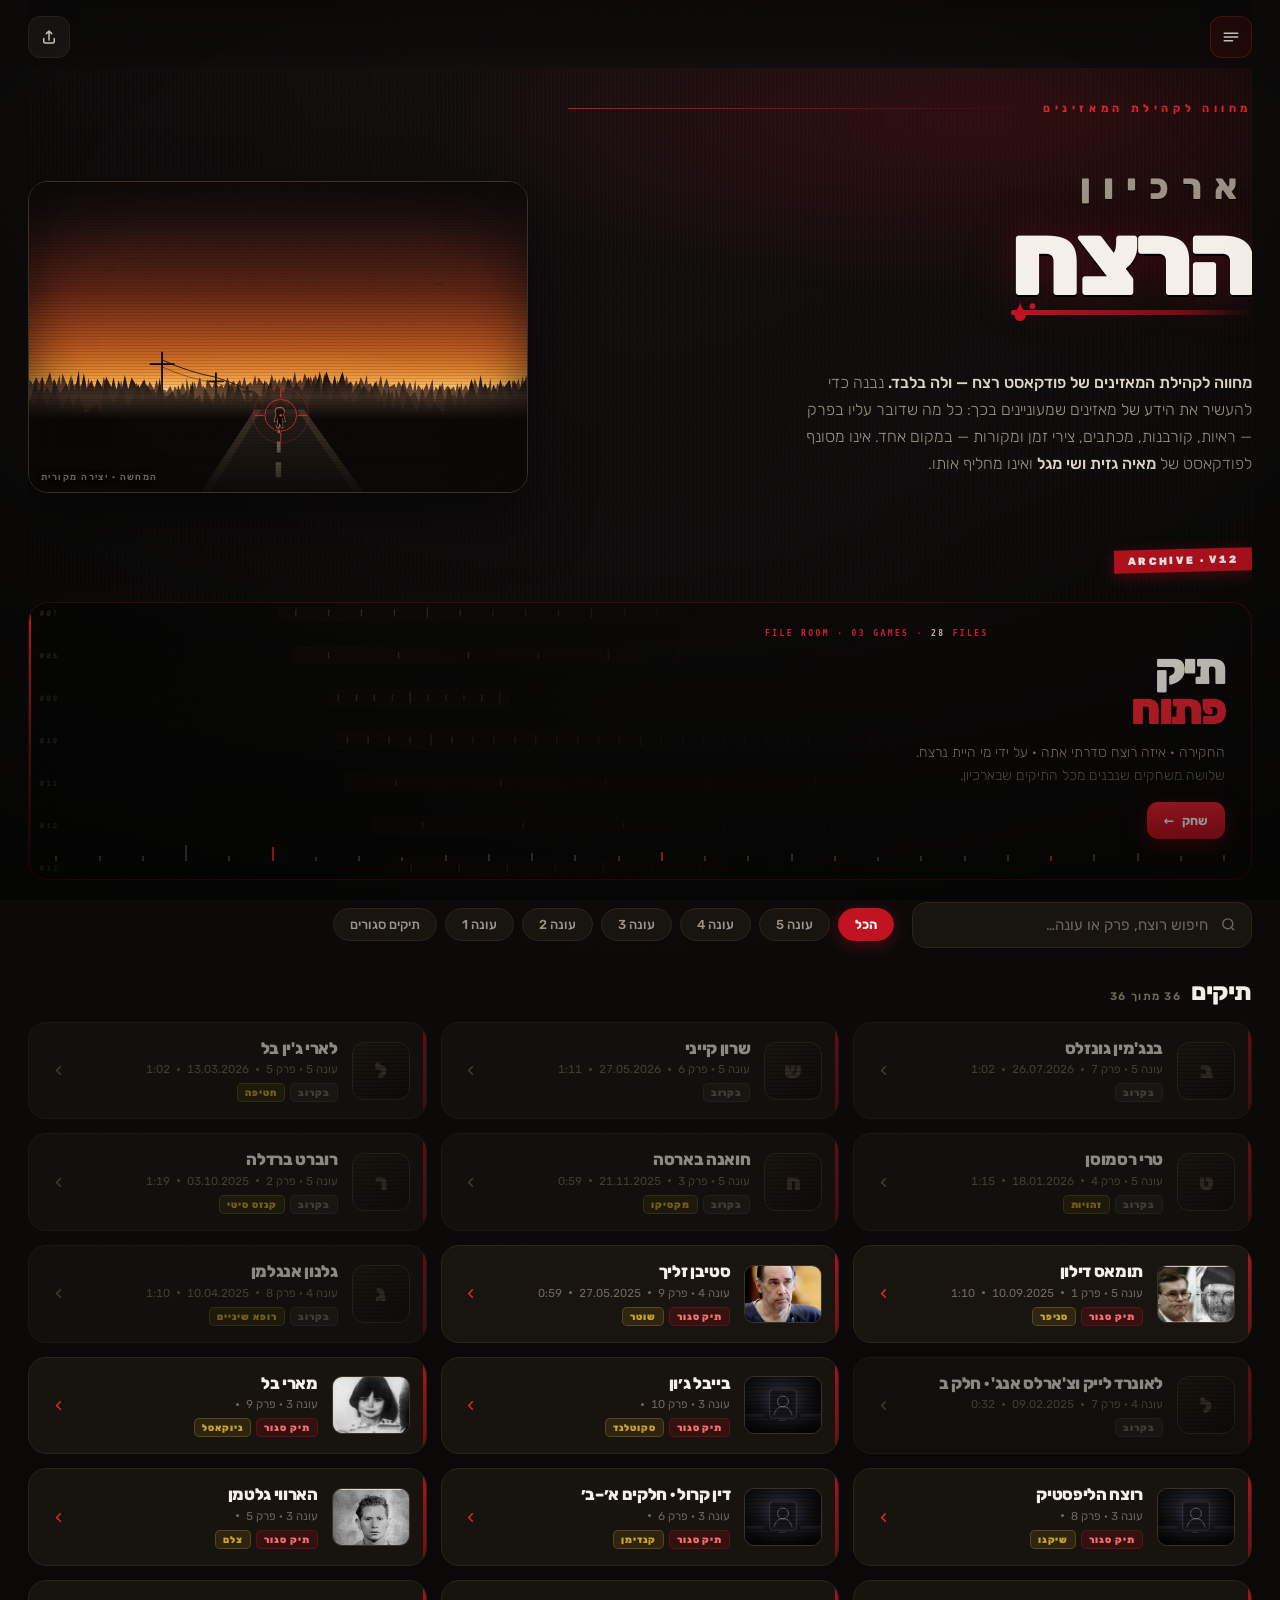
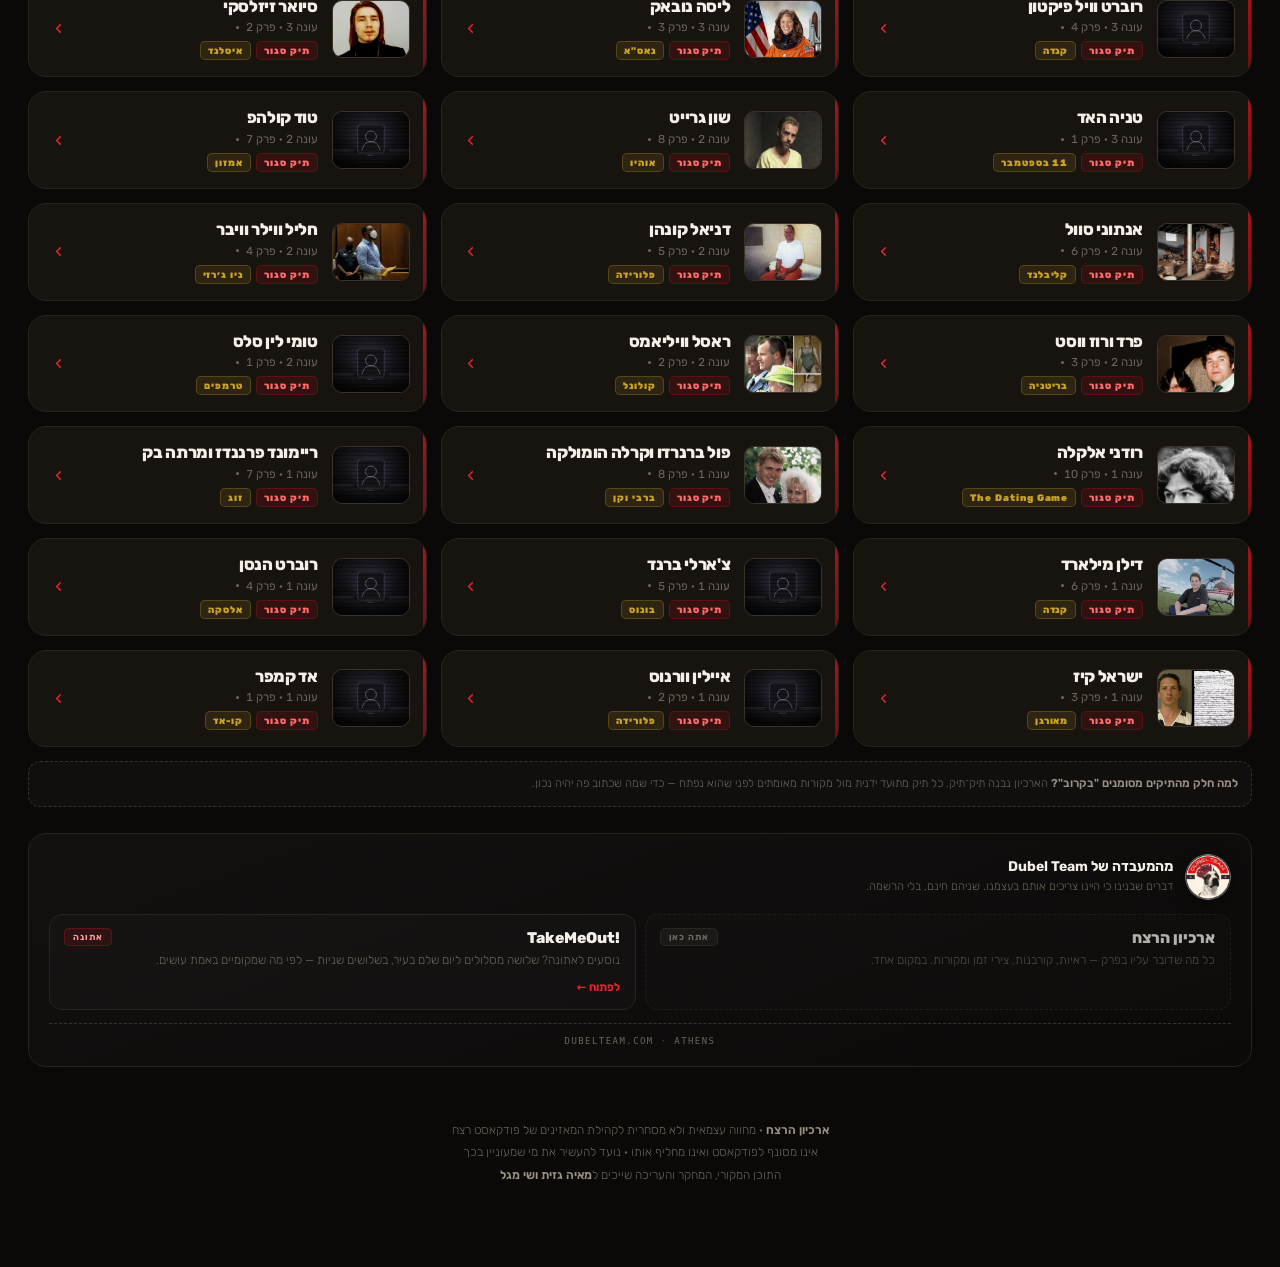
==== commit c8466dce: "Add files via upload" ====
--- a/index.html
+++ b/index.html
@@ -45,7 +45,7 @@
 <link rel="preconnect" href="https://fonts.gstatic.com" crossorigin>
 <link href="https://fonts.googleapis.com/css2?family=Rubik:ital,wght@0,300;0,400;0,500;0,600;0,700;0,800;0,900;1,400;1,500&display=swap" rel="stylesheet">
 
-<link rel="stylesheet" href="/assets/style.css?v=11">
+<link rel="stylesheet" href="/assets/style.css?v=12">
 
 <script type="application/ld+json">
 {
@@ -92,7 +92,7 @@
       </div>
     </div>
     <p class="hero-sub"><b>מחווה לקהילת המאזינים של פודקאסט רצח — ולה בלבד.</b> נבנה כדי להעשיר את הידע של מאזינים שמעוניינים בכך: כל מה שדובר עליו בפרק — ראיות, קורבנות, מכתבים, צירי זמן ומקורות — במקום אחד. אינו מסונף לפודקאסט של <b>מאיה גזית ושי מגל</b> ואינו מחליף אותו.</p>
-    <div class="tape">ARCHIVE · V11</div>
+    <div class="tape">ARCHIVE · V12</div>
     <div class="hero-art" id="hero-art"></div>
   </div>
 
@@ -124,17 +124,32 @@
     <div class="cases" id="cases"></div>
     <div class="note"><b>למה חלק מהתיקים מסומנים "בקרוב"?</b> הארכיון נבנה תיק־תיק. כל תיק מתועד ידנית מול מקורות מאומתים לפני שהוא נפתח — כדי שמה שכתוב פה יהיה נכון.</div>
 
-    <!-- ===== credit ===== -->
-    <a class="credit" href="https://www.dubelteam.com/?utm_source=retzach&utm_medium=footer&utm_campaign=archive" target="_blank" rel="noopener">
-      <div class="credit-mark">
-        <svg viewBox="0 0 24 24" aria-hidden="true"><path d="M4 20V4h6a8 8 0 0 1 0 16z"/><path d="M14 4h6M14 20h6" opacity=".45"/></svg>
-      </div>
-      <div class="credit-txt">
-        <span class="c1">נבנה ומתוחזק על ידי <b>DUBEL TEAM</b></span>
-        <span class="c2">Built by the brief. An operator. · dubelteam.com</span>
-      </div>
-      <div class="credit-go"><svg viewBox="0 0 24 24"><path d="M9 6l-6 6 6 6"/></svg></div>
-    </a>
+    <!-- ===== המדף · מה עוד בנינו ===== -->
+    <section class="shelf">
+      <div class="shelf-h">
+        <img class="shelf-logo" src="/img/dubelteam-logo.png" alt="Dubel Team" width="46" height="46" loading="lazy">
+        <div class="shelf-ht">
+          <b>מהמעבדה של <span class="ltr">Dubel Team</span></b>
+          <i>דברים שבנינו כי היינו צריכים אותם בעצמנו. שניהם חינם, בלי הרשמה.</i>
+        </div>
+      </div>
+      <div class="shelf-items">
+        <div class="shelf-i on">
+          <span class="shelf-tag">אתה כאן</span>
+          <b>ארכיון הרצח</b>
+          <i>כל מה שדובר עליו בפרק — ראיות, קורבנות, צירי זמן ומקורות. במקום אחד.</i>
+        </div>
+        <a class="shelf-i" href="https://takemeout.dubelteam.com/?utm_source=retzach&utm_medium=shelf&utm_campaign=archive" target="_blank" rel="noopener">
+          <span class="shelf-tag alt">אתונה</span>
+          <b><span class="ltr">TakeMeOut!</span></b>
+          <i>נוסעים לאתונה? שלושה מסלולים ליום שלם בעיר, בשלושים שניות — לפי מה שמקומיים באמת עושים.</i>
+          <span class="shelf-go">לפתוח <span>←</span></span>
+        </a>
+      </div>
+      <a class="shelf-f" href="https://www.dubelteam.com/?utm_source=retzach&utm_medium=footer&utm_campaign=archive" target="_blank" rel="noopener">
+        DUBELTEAM.COM <span>·</span> ATHENS
+      </a>
+    </section>
 
     <div class="foot">
       <b>ארכיון הרצח</b> · מחווה עצמאית ולא מסחרית לקהילת המאזינים של פודקאסט רצח<br>
@@ -181,12 +196,12 @@
 
 </div>
 
-<script src="/assets/data.js?v=11"></script>
-<script src="/assets/scenes.js?v=11"></script>
-<script src="/assets/cases.js?v=11"></script>
-<script src="/assets/custom-images.js?v=11"></script>
-<script src="/assets/editor-page.js?v=11"></script>
-<script src="/assets/app.js?v=11"></script>
+<script src="/assets/data.js?v=12"></script>
+<script src="/assets/scenes.js?v=12"></script>
+<script src="/assets/cases.js?v=12"></script>
+<script src="/assets/custom-images.js?v=12"></script>
+<script src="/assets/editor-page.js?v=12"></script>
+<script src="/assets/app.js?v=12"></script>
 <script>
 if ('serviceWorker' in navigator) {
   addEventListener('load', async () => {
--- a/assets/style.css
+++ b/assets/style.css
@@ -1169,3 +1169,178 @@
   .gm-panel,.gm-opt,.gm-scrim,.gm-clue,.gm-verdict{animation:none!important}
   .gm-opt{opacity:1}
 }
+
+/* =====================================================================
+   החקירה · תיק חי
+   ===================================================================== */
+.gm-sec-h{font-size:10px;letter-spacing:.26em;color:var(--red-hot);font-weight:700;margin:0 0 11px;
+  font-family:var(--gm-mono);direction:ltr;unicode-bidi:isolate;text-align:start}
+.gm-rules{display:grid;gap:8px;margin-bottom:20px}
+.gm-rule{display:grid;grid-template-columns:auto 1fr;gap:12px;align-items:baseline;
+  border:1px solid var(--line);border-radius:12px;padding:12px 14px;background:rgba(255,255,255,.025)}
+.gm-rule span{font-family:var(--gm-mono);font-size:9px;letter-spacing:.14em;color:var(--red-hot);font-weight:700}
+.gm-rule b{font-size:14px;font-weight:700;grid-column:2}
+.gm-rule i{font-size:12px;color:var(--muted2);font-style:normal;font-weight:300;grid-column:2;line-height:1.55}
+
+/* התחנה */
+.gm-beat{position:relative;border:1px solid var(--line2);border-radius:16px;padding:18px 17px;
+  margin-bottom:22px;background:linear-gradient(160deg,#171310,#0c0a09);overflow:hidden;
+  animation:gmin .34s var(--ease)}
+.gm-beat:before{content:'';position:absolute;inset-inline-start:0;top:14px;bottom:14px;width:2px;background:var(--red)}
+.gm-beat-y{font-family:var(--gm-mono);direction:ltr;unicode-bidi:isolate;font-size:10px;
+  letter-spacing:.28em;color:var(--red-hot);font-weight:700;margin-bottom:10px}
+.gm-beat-t{font-size:23px;font-weight:800;line-height:1.28;letter-spacing:-.02em;margin:0 0 9px}
+.gm-kill{display:inline-block;font-size:9.5px;font-weight:800;letter-spacing:.1em;color:#ff9c9c;
+  background:rgba(193,18,31,.18);border:1px solid rgba(193,18,31,.4);border-radius:5px;
+  padding:2px 7px;margin-inline-start:9px;vertical-align:middle}
+.gm-beat-d{font-size:14px;font-weight:300;color:var(--muted);line-height:1.8;margin:0}
+
+.gm-moves{display:grid;gap:9px;margin-bottom:22px}
+.gm-move{display:grid;grid-template-columns:auto 1fr auto;align-items:center;gap:12px;text-align:start;
+  font-family:inherit;background:var(--surface);border:1px solid var(--line);border-radius:13px;
+  padding:14px;cursor:pointer;opacity:0;animation:gmin .32s var(--ease) forwards;
+  transition:transform .18s var(--ease),border-color .18s,background .18s}
+.gm-move:hover{transform:translateX(-3px);border-color:rgba(193,18,31,.42);background:#181310}
+.gm-move.sel{border-color:var(--red);background:rgba(193,18,31,.12)}
+.gm-move.sel .gm-oc{background:var(--red);border-color:var(--red);box-shadow:0 0 0 4px rgba(193,18,31,.22)}
+.gm-move-e{font-size:21px;line-height:1}
+.gm-move-t b{display:block;font-size:14.5px;font-weight:700;margin-bottom:2px}
+.gm-move-t i{display:block;font-size:11.5px;color:var(--muted2);font-style:normal;font-weight:300;line-height:1.5}
+.gm-flash.good{background:rgba(78,163,107,.1);border:1px solid rgba(78,163,107,.32);color:#b7dcc4}
+.gm-unlock{display:inline-block;margin-top:6px;font-size:12px;color:var(--red-hot);font-weight:600}
+.gm-hud-i b em{font-style:normal;font-size:13px;color:var(--muted2);font-weight:600}
+
+/* לוח החקירה */
+.gm-board{border:1px dashed var(--line2);border-radius:16px;padding:15px;margin-bottom:20px;
+  background:rgba(255,255,255,.02)}
+.gm-board-h{display:flex;align-items:center;justify-content:space-between;gap:12px;margin-bottom:10px}
+.gm-leads{font-size:11.5px;color:var(--muted2);font-weight:300}
+.gm-leads b{font-family:var(--gm-mono);font-size:16px;color:var(--red-hot);font-weight:700;
+  margin-inline-end:4px}
+.gm-meter{height:3px;background:rgba(255,255,255,.07);border-radius:3px;overflow:hidden;margin-bottom:7px}
+.gm-meter i{display:block;height:100%;background:linear-gradient(90deg,var(--blood),var(--red-hot));
+  transition:width .45s var(--ease)}
+.gm-meter-l{font-size:11px;color:var(--muted2);font-weight:300;margin-bottom:13px;line-height:1.6}
+.gm-meter-l b{color:var(--muted);font-weight:600}
+.gm-frags{display:grid;gap:8px}
+.gm-frag{border:1px solid var(--line);border-radius:11px;padding:11px 12px;background:#100d0b;
+  animation:gmin .34s var(--ease)}
+.gm-frag-h{display:flex;align-items:center;gap:8px;margin-bottom:7px}
+.gm-frag-h b{font-size:12.5px;font-weight:700;flex:1;min-width:0}
+.gm-frag-b{font-size:12.5px;font-weight:300;line-height:1.75;color:var(--muted)}
+.gm-frag-b b{color:var(--text);font-weight:600}
+.gm-frag-b .ltr,.gm-frag-b b.ltr{direction:ltr;unicode-bidi:isolate;display:inline-block}
+.gm-btn[disabled]{opacity:.4;cursor:not-allowed}
+
+/* חיפוש חופשי */
+.gm-search{position:relative;margin-bottom:14px}
+.gm-search input{width:100%;font-family:inherit;font-size:16px;font-weight:400;color:var(--text);
+  background:var(--surface);border:1px solid var(--line2);border-radius:13px;padding:15px 16px;
+  outline:none;transition:border-color .2s}
+.gm-search input:focus{border-color:rgba(232,35,47,.55)}
+.gm-search input::placeholder{color:var(--muted2);font-weight:300}
+.gm-results{display:grid;gap:7px;max-height:46vh;overflow-y:auto;-webkit-overflow-scrolling:touch;
+  padding-inline-end:2px}
+.gm-hit{position:relative;display:grid;grid-template-columns:1fr auto;gap:4px 12px;text-align:start;
+  font-family:inherit;background:rgba(255,255,255,.03);border:1px solid var(--line);border-radius:11px;
+  padding:11px 13px;cursor:pointer;transition:all .18s}
+.gm-hit:hover:not([disabled]){border-color:rgba(232,35,47,.5);background:rgba(193,18,31,.1)}
+.gm-hit b{font-size:14px;font-weight:600}
+.gm-hit i{font-size:11.5px;color:#ff9c9c;font-style:normal;font-weight:400;grid-row:2}
+.gm-hit .gm-code{grid-column:2;grid-row:1/3;align-self:center;text-align:end}
+.gm-hit[disabled]{opacity:.32;border-style:dashed;cursor:not-allowed}
+.gm-hit[disabled] b{text-decoration:line-through;text-decoration-color:var(--red)}
+.gm-empty{font-size:13px;color:var(--muted2);font-weight:300;text-align:center;padding:22px}
+
+/* חדר הריאיון */
+.gm-int{position:relative;flex:0 0 auto;height:52vh;min-height:330px;max-height:470px;
+  overflow:hidden;border-bottom:1px solid var(--line)}
+.gm-sig{position:absolute;inset:0;width:100%;height:100%;display:block}
+.gm-int-in{position:absolute;inset:0;display:flex;flex-direction:column;justify-content:flex-end;
+  padding:20px;background:linear-gradient(180deg,rgba(10,9,8,.55) 0%,transparent 26%,rgba(10,9,8,.85) 78%)}
+.gm-rec{position:absolute;top:16px;inset-inline-start:18px;display:flex;align-items:center;gap:7px;
+  font-family:var(--gm-mono);direction:ltr;unicode-bidi:isolate;font-size:9px;letter-spacing:.2em;
+  color:#f0c4c4;font-weight:700}
+.gm-rec span{width:7px;height:7px;border-radius:50%;background:var(--red-hot);
+  animation:gmrec 1.9s var(--ease) infinite}
+@keyframes gmrec{0%,45%{opacity:1}55%,100%{opacity:.15}}
+.gm-third{border-inline-start:3px solid var(--red);padding-inline-start:12px;margin-bottom:14px}
+.gm-third b{display:block;font-size:25px;font-weight:900;letter-spacing:-.03em;line-height:1.1}
+.gm-third i{display:block;font-family:var(--gm-mono);font-size:10px;letter-spacing:.1em;
+  color:var(--muted2);font-style:normal;margin-top:5px;direction:rtl}
+.gm-quotes{display:grid;gap:9px;min-height:96px}
+.gm-quotes p{margin:0;font-size:14.5px;font-weight:300;line-height:1.75;color:#e6ded2;
+  font-style:italic;opacity:0;animation:gmfade .5s var(--ease) forwards}
+.gm-quotes p:nth-child(2){animation-delay:.15s}
+.gm-quotes p:nth-child(3){animation-delay:.3s}
+
+/* יומן */
+.gm-log{display:grid;gap:5px}
+.gm-log-r{display:grid;grid-template-columns:auto 1fr auto;gap:11px;align-items:center;
+  padding:9px 12px;border:1px solid var(--line);border-radius:9px;background:rgba(255,255,255,.02)}
+.gm-log-r b{font-size:13px;font-weight:500;color:var(--muted)}
+.gm-log-r i{font-family:var(--gm-mono);font-size:12px;font-weight:700;font-style:normal;color:var(--muted2)}
+.gm-log-r i.g{color:#8fd6a8}
+.gm-log-r i.b{color:#b3453f}
+
+@media (min-width:900px){
+  .gm-rules{grid-template-columns:repeat(2,1fr)}
+  .gm-beat-t{font-size:28px}
+  .gm-int{height:44vh;max-height:420px}
+  .gm-third b{font-size:32px}
+  .gm-results{grid-template-columns:repeat(2,1fr)}
+}
+@media (prefers-reduced-motion:reduce){
+  .gm-beat,.gm-move,.gm-frag,.gm-quotes p{animation:none!important;opacity:1!important}
+  .gm-rec span{animation:none}
+}
+
+/* =====================================================================
+   המדף · הקרדיט ו-TakeMeOut!
+   לא באנר פרסומי. מדף של סדנה: הנה מה שאנחנו מייצרים, קחו.
+   ===================================================================== */
+.shelf{margin:26px 0 18px;padding:16px;border:1px solid var(--line);border-radius:18px;
+  background:linear-gradient(160deg,#131010,#0b0a09)}
+.shelf-h{display:flex;align-items:center;gap:12px;margin-bottom:14px}
+.shelf-logo{width:46px;height:46px;border-radius:50%;flex:0 0 auto;
+  box-shadow:0 3px 14px rgba(0,0,0,.5)}
+.shelf-ht b{display:block;font-size:14px;font-weight:700;margin-bottom:3px}
+.shelf-ht i{display:block;font-size:11.5px;color:var(--muted2);font-style:normal;
+  font-weight:300;line-height:1.55}
+.shelf-items{display:grid;gap:9px;margin-bottom:13px}
+.shelf-i{position:relative;display:block;text-align:start;padding:14px 15px;border-radius:13px;
+  border:1px solid var(--line);background:rgba(255,255,255,.02);text-decoration:none;
+  transition:border-color .22s,background .22s,transform .22s var(--ease)}
+a.shelf-i:hover{border-color:rgba(193,18,31,.4);background:rgba(193,18,31,.07);transform:translateX(-3px)}
+.shelf-i.on{border-style:dashed;opacity:.72}
+.ltr{direction:ltr;unicode-bidi:isolate;display:inline-block}
+.shelf-tag{position:absolute;top:13px;inset-inline-end:14px;font-size:9px;letter-spacing:.1em;
+  font-weight:700;color:var(--muted);background:rgba(255,255,255,.05);
+  border:1px solid var(--line2);border-radius:5px;padding:3px 8px}
+.shelf-tag.alt{color:#ff9c9c;border-color:rgba(193,18,31,.38);background:rgba(193,18,31,.14)}
+.shelf-i b{display:block;font-size:15.5px;font-weight:800;color:var(--text);margin-bottom:4px}
+.shelf-i i{display:block;font-size:12px;color:var(--muted2);font-style:normal;font-weight:300;
+  line-height:1.65;max-width:46ch}
+.shelf-go{display:inline-block;margin-top:9px;font-size:11.5px;font-weight:700;color:var(--red-hot)}
+.shelf-go span{display:inline-block;transition:transform .22s var(--ease)}
+a.shelf-i:hover .shelf-go span{transform:translateX(-3px)}
+.shelf-f{display:block;font-family:var(--gm-mono);direction:ltr;unicode-bidi:isolate;
+  font-size:9px;letter-spacing:.16em;color:var(--muted2);text-decoration:none;
+  border-top:1px dashed var(--line2);padding-top:12px;text-align:center}
+.shelf-f:hover{color:var(--muted)}
+.shelf-f span{color:var(--red)}
+
+/* השורה השקטה בתוך "אודות" ובסוף המשחק */
+.plug{display:flex;align-items:center;gap:11px;margin-top:16px;padding:12px 13px;
+  border:1px dashed var(--line2);border-radius:12px;text-decoration:none;
+  background:rgba(255,255,255,.02);transition:border-color .2s,background .2s}
+.plug:hover{border-color:rgba(193,18,31,.35);background:rgba(193,18,31,.06)}
+.plug img{width:30px;height:30px;border-radius:50%;flex:0 0 auto}
+.plug span{font-size:11.5px;color:var(--muted2);font-weight:300;line-height:1.6}
+.plug b{color:var(--muted);font-weight:600}
+
+@media (min-width:900px){
+  .shelf{padding:20px}
+  .shelf-items{grid-template-columns:repeat(2,1fr)}
+  .shelf-i i{max-width:none}
+}
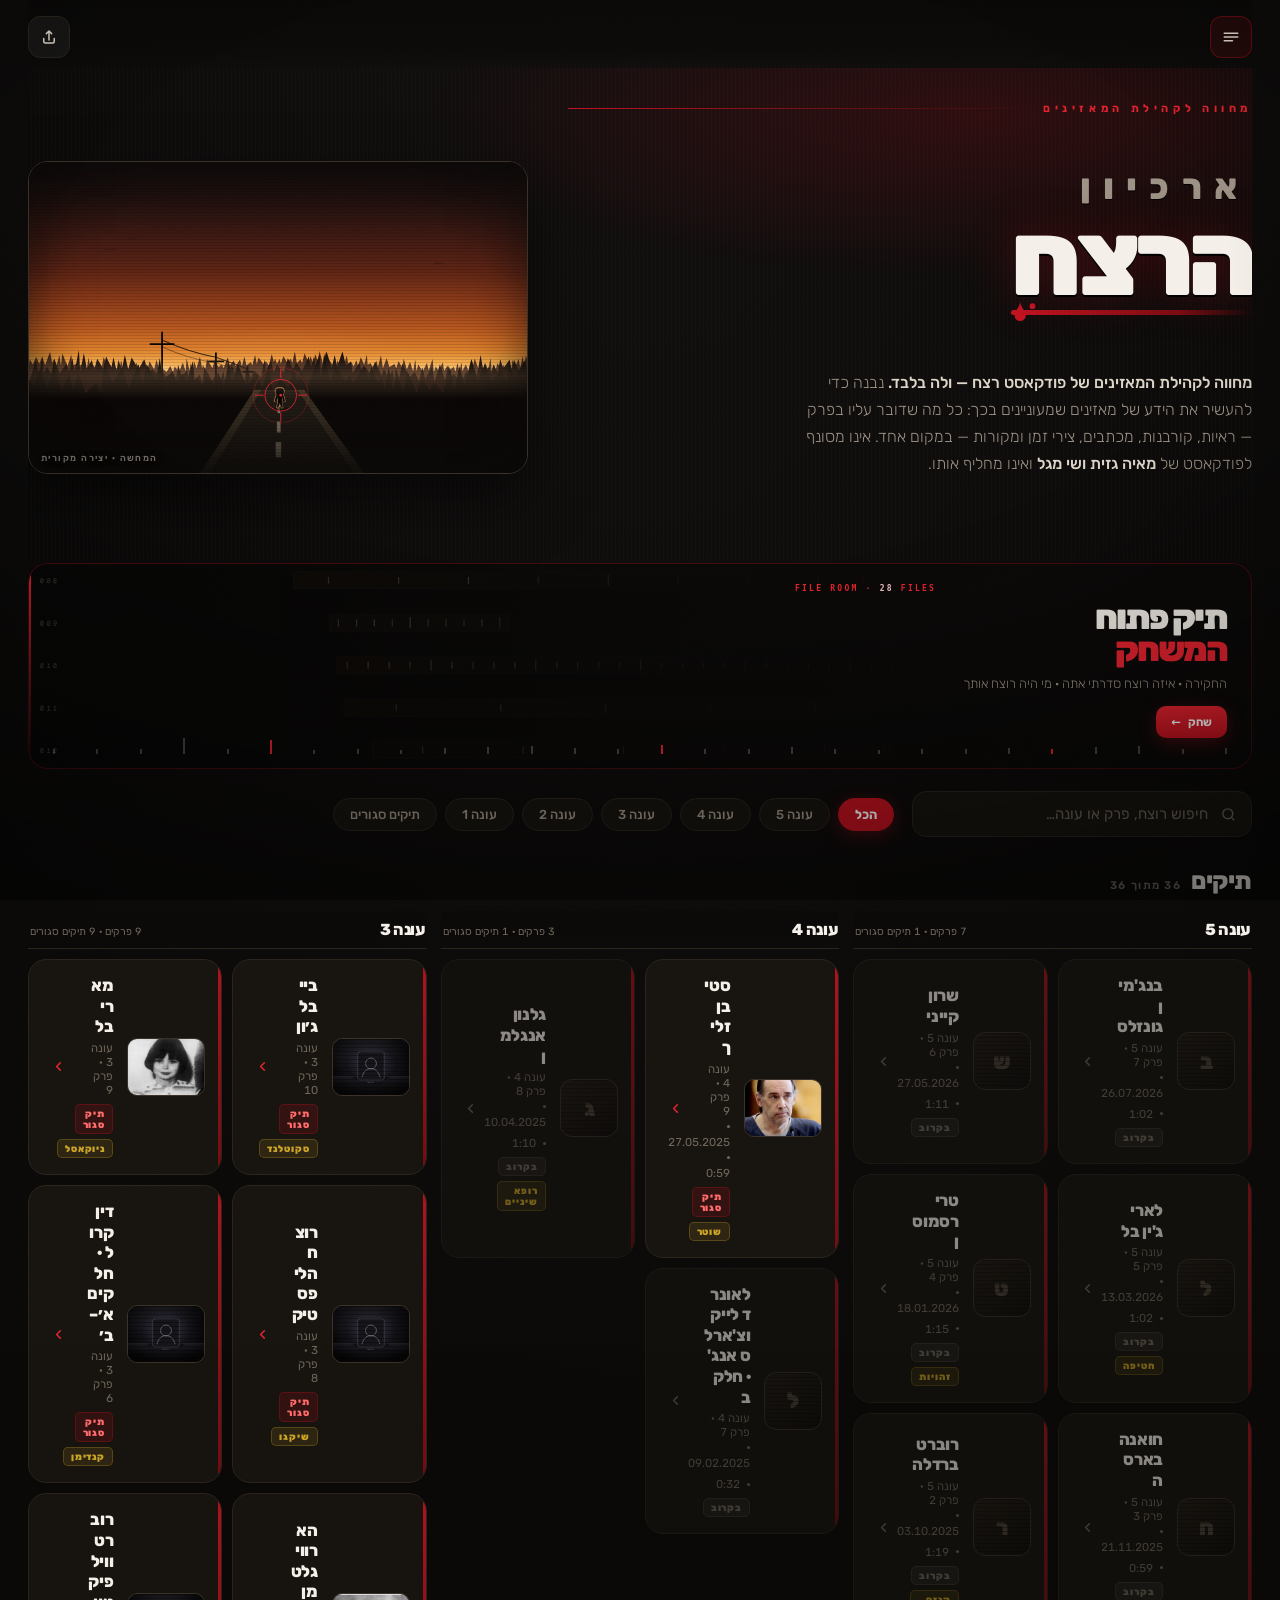
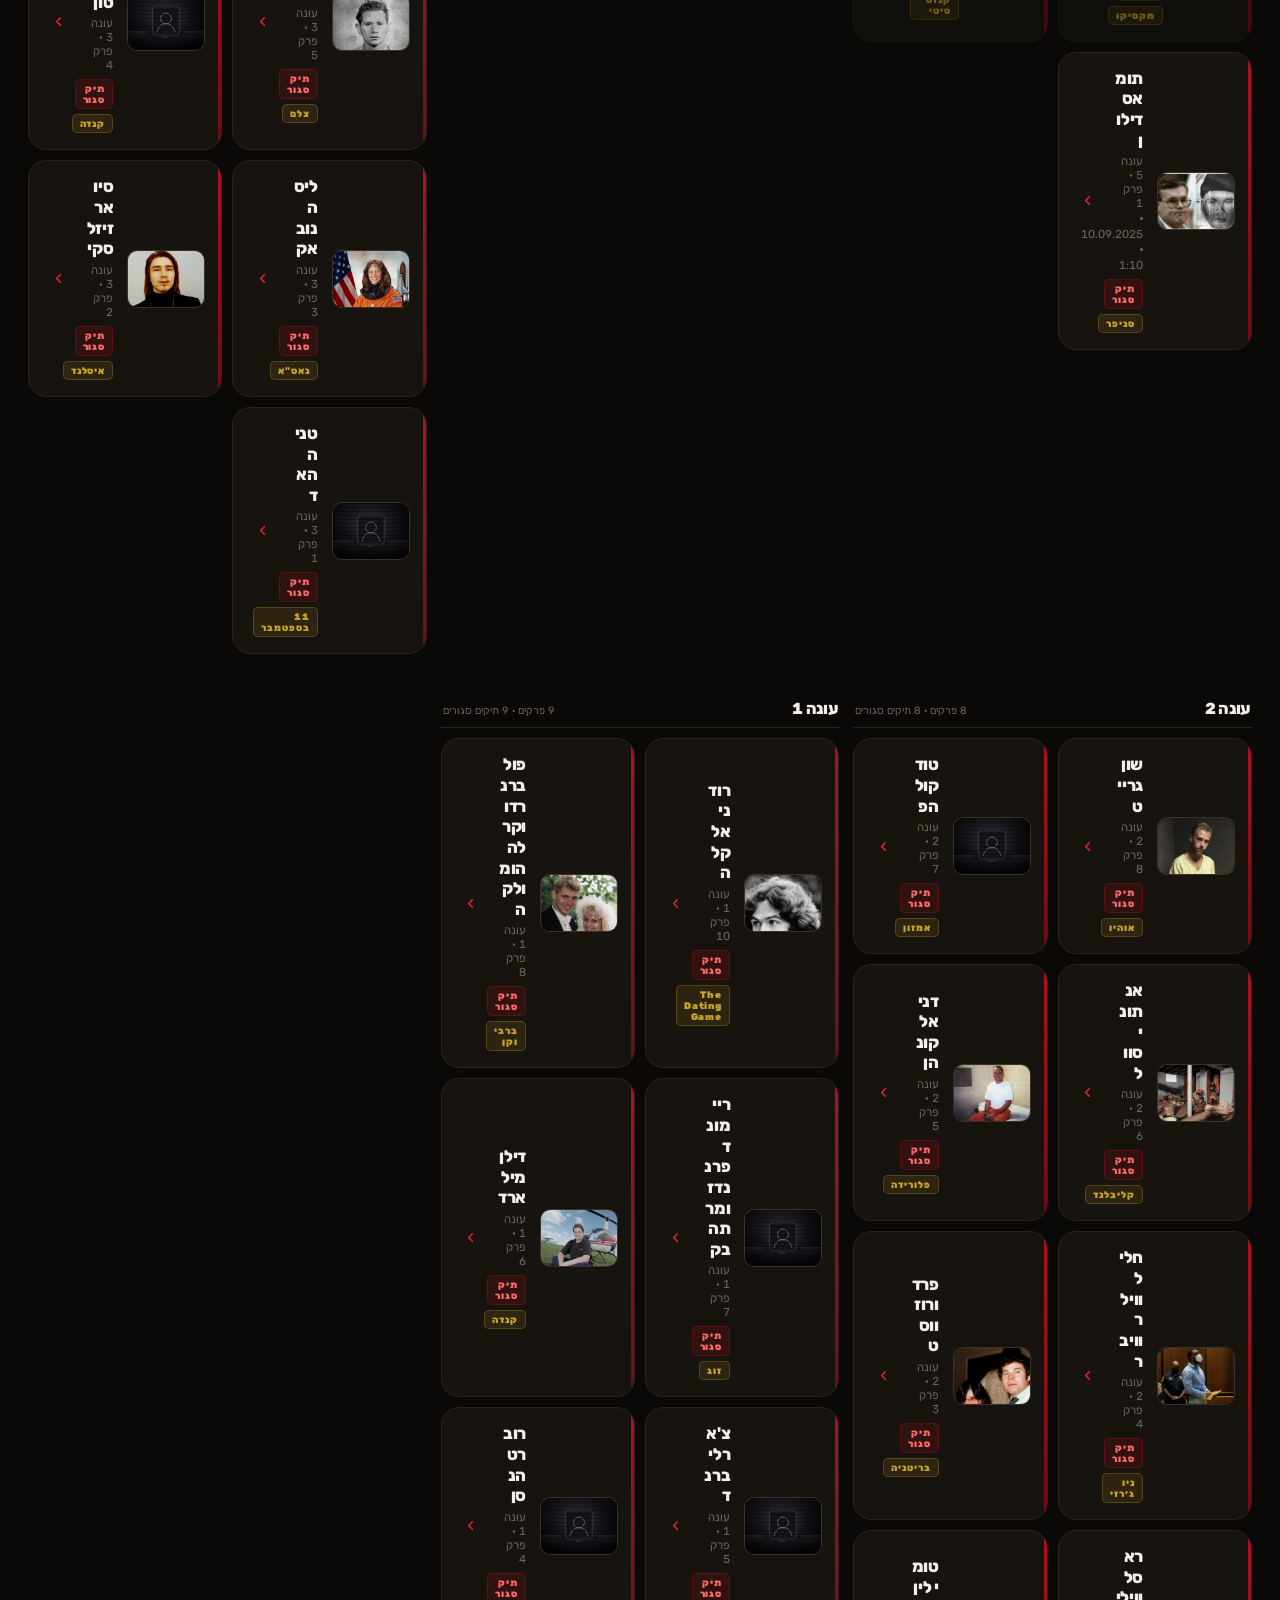
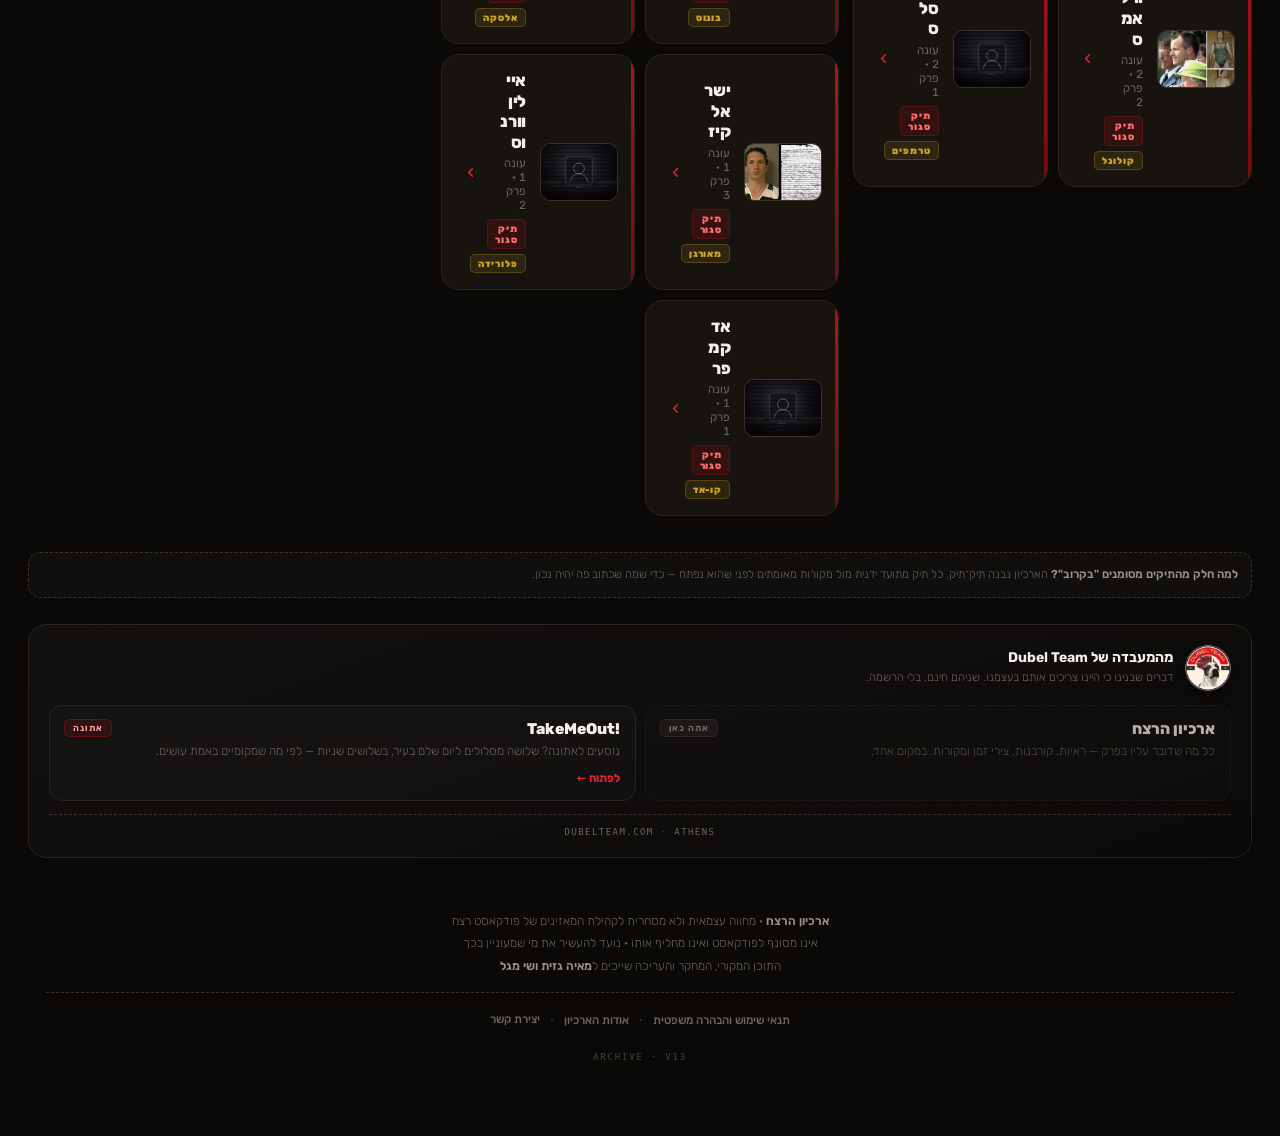
==== commit 223f3c43: "Add files via upload" ====
--- a/index.html
+++ b/index.html
@@ -2,6 +2,15 @@
 <html lang="he" dir="rtl">
 <head>
 <meta charset="utf-8">
+
+<!-- Google Tag Manager -->
+<script>(function(w,d,s,l,i){w[l]=w[l]||[];w[l].push({'gtm.start':
+new Date().getTime(),event:'gtm.js'});var f=d.getElementsByTagName(s)[0],
+j=d.createElement(s),dl=l!='dataLayer'?'&l='+l:'';j.async=true;j.src=
+'https://www.googletagmanager.com/gtm.js?id='+i+dl;f.parentNode.insertBefore(j,f);
+})(window,document,'script','dataLayer','GTM-MQT2SBTP');</script>
+<!-- End Google Tag Manager -->
+
 <meta name="viewport" content="width=device-width,initial-scale=1,viewport-fit=cover,maximum-scale=1">
 
 <title>ארכיון הרצח — מחווה לקהילת פודקאסט רצח</title>
@@ -39,13 +48,14 @@
 <meta name="mobile-web-app-capable" content="yes">
 
 <!-- Fonts -->
+<link rel="preconnect" href="https://www.googletagmanager.com">
 <link rel="preconnect" href="https://commons.wikimedia.org">
 <link rel="preconnect" href="https://upload.wikimedia.org" crossorigin>
 <link rel="preconnect" href="https://fonts.googleapis.com">
 <link rel="preconnect" href="https://fonts.gstatic.com" crossorigin>
 <link href="https://fonts.googleapis.com/css2?family=Rubik:ital,wght@0,300;0,400;0,500;0,600;0,700;0,800;0,900;1,400;1,500&display=swap" rel="stylesheet">
 
-<link rel="stylesheet" href="/assets/style.css?v=12">
+<link rel="stylesheet" href="/assets/style.css?v=13">
 
 <script type="application/ld+json">
 {
@@ -68,6 +78,10 @@
 </script>
 </head>
 <body>
+<!-- Google Tag Manager (noscript) -->
+<noscript><iframe src="https://www.googletagmanager.com/ns.html?id=GTM-MQT2SBTP"
+height="0" width="0" style="display:none;visibility:hidden"></iframe></noscript>
+<!-- End Google Tag Manager (noscript) -->
 <div id="grain"></div><div id="vignette"></div><div id="prog"></div>
 <div id="app">
 
@@ -92,7 +106,6 @@
       </div>
     </div>
     <p class="hero-sub"><b>מחווה לקהילת המאזינים של פודקאסט רצח — ולה בלבד.</b> נבנה כדי להעשיר את הידע של מאזינים שמעוניינים בכך: כל מה שדובר עליו בפרק — ראיות, קורבנות, מכתבים, צירי זמן ומקורות — במקום אחד. אינו מסונף לפודקאסט של <b>מאיה גזית ושי מגל</b> ואינו מחליף אותו.</p>
-    <div class="tape">ARCHIVE · V12</div>
     <div class="hero-art" id="hero-art"></div>
   </div>
 
@@ -100,9 +113,9 @@
     <button class="gamebanner" id="play-btn">
       <span class="gb-tex"></span><span class="gb-glow"></span><span class="gb-rule"></span>
       <span class="gb-in">
-        <span class="gb-code">FILE ROOM · 03 GAMES · <b id="gb-n">00</b> FILES</span>
-        <span class="gb-t">תיק<em>פתוח</em></span>
-        <span class="gb-s">החקירה · איזה רוצח סדרתי אתה · על ידי מי היית נרצח.<br><span class="gb-s2">שלושה משחקים שנבנים מכל התיקים שבארכיון.</span></span>
+        <span class="gb-code">FILE ROOM · <b id="gb-n">00</b> FILES</span>
+        <span class="gb-t">תיק פתוח<em>המשחק</em></span>
+        <span class="gb-s">החקירה · איזה רוצח סדרתי אתה · מי היה רוצח אותך</span>
         <span class="gb-cta">שחק <i>←</i></span>
       </span>
       <span class="gb-ticks" id="gb-ticks"></span>
@@ -155,6 +168,14 @@
       <b>ארכיון הרצח</b> · מחווה עצמאית ולא מסחרית לקהילת המאזינים של פודקאסט רצח<br>
       אינו מסונף לפודקאסט ואינו מחליף אותו · נועד להעשיר את מי שמעוניין בכך<br>
       התוכן המקורי, המחקר והעריכה שייכים ל<b>מאיה גזית ושי מגל</b>
+      <div class="foot-links">
+        <button class="foot-a" data-open="legal">תנאי שימוש והבהרה משפטית</button>
+        <span>·</span>
+        <button class="foot-a" data-open="about">אודות הארכיון</button>
+        <span>·</span>
+        <a class="foot-a" href="mailto:Maor@dubelteam.com">יצירת קשר</a>
+      </div>
+      <div class="foot-v" id="foot-v">ARCHIVE · V13</div>
     </div>
   </div>
   <div class="spacer"></div>
@@ -173,6 +194,26 @@
   <div class="spacer"></div>
 </section>
 
+
+<!-- ============ BOTTOM NAV ============ -->
+<nav id="bnav" aria-label="ניווט ראשי">
+  <button class="bn" data-nav="cases" aria-current="page">
+    <svg viewBox="0 0 24 24"><path d="M3 7a2 2 0 0 1 2-2h4l2 2h8a2 2 0 0 1 2 2v8a2 2 0 0 1-2 2H5a2 2 0 0 1-2-2z"/></svg>
+    <span>תיקים</span></button>
+  <button class="bn" data-nav="seasons">
+    <svg viewBox="0 0 24 24"><path d="M4 6h16M4 12h16M4 18h10"/></svg>
+    <span>עונות</span></button>
+  <button class="bn bn-play" data-nav="game">
+    <svg viewBox="0 0 24 24"><path d="M12 3l2.6 5.6 6.4.8-4.7 4.3 1.3 6.3L12 17l-5.6 3 1.3-6.3L3 9.4l6.4-.8z"/></svg>
+    <span>המשחק</span></button>
+  <button class="bn" data-nav="search">
+    <svg viewBox="0 0 24 24"><circle cx="11" cy="11" r="7"/><path d="M20 20l-3.5-3.5"/></svg>
+    <span>חיפוש</span></button>
+  <button class="bn" data-nav="about">
+    <svg viewBox="0 0 24 24"><circle cx="12" cy="12" r="9"/><path d="M12 11v5M12 7.6v.6"/></svg>
+    <span>אודות</span></button>
+</nav>
+
 <!-- ============ PLAYER ============ -->
 <div id="player">
   <div class="pl-bar">
@@ -196,12 +237,12 @@
 
 </div>
 
-<script src="/assets/data.js?v=12"></script>
-<script src="/assets/scenes.js?v=12"></script>
-<script src="/assets/cases.js?v=12"></script>
-<script src="/assets/custom-images.js?v=12"></script>
-<script src="/assets/editor-page.js?v=12"></script>
-<script src="/assets/app.js?v=12"></script>
+<script src="/assets/data.js?v=13"></script>
+<script src="/assets/scenes.js?v=13"></script>
+<script src="/assets/cases.js?v=13"></script>
+<script src="/assets/custom-images.js?v=13"></script>
+<script src="/assets/editor-page.js?v=13"></script>
+<script src="/assets/app.js?v=13"></script>
 <script>
 if ('serviceWorker' in navigator) {
   addEventListener('load', async () => {
--- a/assets/style.css
+++ b/assets/style.css
@@ -1129,23 +1129,23 @@
              radial-gradient(58% 130% at 96% 14%,rgba(193,18,31,.4),transparent 60%)}
 .gb-rule{position:absolute;inset-inline-end:0;top:0;bottom:0;width:2px;
   background:linear-gradient(180deg,var(--red-hot),rgba(193,18,31,0))}
-.gb-in{position:relative;display:block;text-align:start;padding:20px 18px 14px;max-width:32rem}
+.gb-in{position:relative;display:block;text-align:start;padding:14px 16px 11px;max-width:30rem}
 .gb-code{font-family:var(--gm-mono);direction:ltr;unicode-bidi:isolate;font-size:8px;
-  letter-spacing:.3em;color:var(--red-hot);font-weight:700;display:block;margin-bottom:12px}
+  letter-spacing:.28em;color:var(--red-hot);font-weight:700;display:block;margin-bottom:9px}
 .gb-code b{color:#f0c4c4}
-.gb-t{display:block;font-size:34px;font-weight:900;letter-spacing:-.05em;line-height:.9;margin-bottom:11px}
+.gb-t{display:block;font-size:25px;font-weight:900;letter-spacing:-.05em;line-height:.94;margin-bottom:8px}
 .gb-t em{font-style:normal;color:var(--red-hot);display:block}
-.gb-s{display:block;font-size:12.5px;font-weight:300;color:var(--muted);line-height:1.65;margin-bottom:15px}
+.gb-s{display:block;font-size:11.5px;font-weight:300;color:var(--muted);line-height:1.6;margin-bottom:11px}
 .gb-s2{color:var(--muted2)}
-.gb-cta{display:inline-flex;align-items:center;gap:8px;font-size:12.5px;font-weight:700;
+.gb-cta{display:inline-flex;align-items:center;gap:7px;font-size:11.5px;font-weight:700;
   color:#fff;background:linear-gradient(180deg,var(--red-hot),var(--red));
-  border-radius:11px;padding:11px 17px;box-shadow:0 6px 22px rgba(193,18,31,.34)}
+  border-radius:10px;padding:9px 15px;box-shadow:0 5px 18px rgba(193,18,31,.32)}
 .gb-cta i{font-style:normal;font-weight:800;transition:transform .24s var(--ease)}
 .gamebanner:hover .gb-cta{filter:brightness(1.1)}
 .gamebanner:hover .gb-cta i{transform:translateX(-3px)}
 /* פס הסימנים — סימן דק אחד לכל תיק. הצטברות, לא קישוט. */
 .gb-ticks{position:relative;display:flex;align-items:flex-end;justify-content:space-between;
-  gap:2px;padding:0 18px 15px;height:20px}
+  gap:2px;padding:0 16px 11px;height:14px}
 .gb-ticks i{width:2px;flex:0 0 2px;background:#cfc6ba;opacity:.3;border-radius:0}
 .gb-ticks i.hot{background:var(--red-hot);opacity:.95}
 
@@ -1160,10 +1160,10 @@
   .gm-alsos{grid-template-columns:repeat(3,1fr)}
   .gm-lineup{grid-template-columns:repeat(2,1fr)}
   .gm-diffs{grid-template-columns:repeat(3,1fr)}
-  .gb-in{padding:26px 26px 20px;min-height:168px}
-  .gb-t{font-size:44px}
-  .gb-s{font-size:14px}
-  .gb-ticks{padding:0 26px 18px}
+  .gb-in{padding:20px 24px 14px}
+  .gb-t{font-size:34px}
+  .gb-s{font-size:13px}
+  .gb-ticks{padding:0 24px 14px;height:16px}
 }
 @media (prefers-reduced-motion:reduce){
   .gm-panel,.gm-opt,.gm-scrim,.gm-clue,.gm-verdict{animation:none!important}
@@ -1344,3 +1344,112 @@
   .shelf-items{grid-template-columns:repeat(2,1fr)}
   .shelf-i i{max-width:none}
 }
+
+/* =====================================================================
+   תפריט תחתון · קיבוץ עונות · פוטר · תנאי שימוש
+   ===================================================================== */
+:root{ --bnav-h: 58px; }
+
+#bnav{position:fixed;inset-inline:0;bottom:0;z-index:1600;display:grid;
+  grid-template-columns:repeat(5,1fr);gap:2px;
+  padding:6px 6px calc(6px + env(safe-area-inset-bottom));
+  background:rgba(9,8,7,.93);backdrop-filter:blur(18px) saturate(1.2);
+  border-top:1px solid var(--line);
+  box-shadow:0 -8px 30px rgba(0,0,0,.5)}
+.bn{display:flex;flex-direction:column;align-items:center;justify-content:center;gap:3px;
+  background:none;border:none;font-family:inherit;cursor:pointer;padding:7px 2px 6px;
+  border-radius:11px;color:var(--muted2);transition:color .2s,background .2s}
+.bn svg{width:21px;height:21px;fill:none;stroke:currentColor;stroke-width:1.7;
+  stroke-linecap:round;stroke-linejoin:round}
+.bn span{font-size:9.5px;font-weight:600;letter-spacing:.01em}
+.bn:hover{color:var(--muted)}
+.bn[aria-current]{color:var(--text);background:rgba(255,255,255,.05)}
+.bn[aria-current] svg{stroke:var(--red-hot)}
+.bn-play{color:#f0c4c4}
+.bn-play svg{stroke:var(--red-hot);fill:rgba(193,18,31,.14)}
+.bn-play:hover{color:#fff}
+/* התפריט לא מסתיר תוכן — הרווח מתווסף לתחתית הדפים */
+.spacer{height:calc(var(--bnav-h) + 34px + env(safe-area-inset-bottom))}
+#player.on{bottom:calc(var(--bnav-h) + env(safe-area-inset-bottom))}
+#toast{bottom:calc(var(--bnav-h) + 22px + env(safe-area-inset-bottom))}
+
+/* קיבוץ לפי עונות */
+.sgroup{margin-bottom:22px}
+.sgroup-h{position:sticky;top:0;z-index:6;display:flex;align-items:baseline;justify-content:space-between;
+  gap:12px;padding:9px 2px 9px;margin-bottom:10px;
+  background:linear-gradient(180deg,var(--bg) 62%,rgba(10,9,8,0));
+  border-bottom:1px solid var(--line)}
+.sgroup-h b{font-size:16px;font-weight:800;letter-spacing:-.02em}
+.sgroup-h span{font-size:10.5px;color:var(--muted2);font-weight:400;white-space:nowrap}
+.sgroup-b{display:grid;gap:10px}
+
+/* גיליון העונות */
+.ssh-h{display:flex;align-items:baseline;justify-content:space-between;gap:12px;
+  padding-bottom:12px;margin-bottom:12px;border-bottom:1px solid var(--line)}
+.ssh-h b{font-size:22px;font-weight:900;letter-spacing:-.03em}
+.ssh-h span{font-size:11px;color:var(--muted2)}
+.ssn{position:relative;display:grid;grid-template-columns:1fr auto;gap:3px 12px;width:100%;
+  text-align:start;font-family:inherit;background:var(--surface);border:1px solid var(--line);
+  border-radius:13px;padding:14px 15px;margin-bottom:8px;cursor:pointer;
+  transition:border-color .2s,background .2s,transform .2s var(--ease)}
+.ssn:hover{border-color:rgba(193,18,31,.42);background:#181310;transform:translateX(-3px)}
+.ssn.on{border-color:var(--red);background:rgba(193,18,31,.1)}
+.ssn.alt{border-style:dashed}
+.ssn b{font-size:15.5px;font-weight:700}
+.ssn i{font-size:11.5px;color:var(--muted2);font-style:normal;font-weight:300}
+.ssn-bar{grid-column:1/3;height:3px;background:rgba(255,255,255,.09);border-radius:3px;
+  overflow:hidden;margin-top:10px}
+.ssn-bar i{display:block;height:100%;background:linear-gradient(90deg,var(--blood),var(--red-hot))}
+.ssn-go{grid-row:1/3;align-self:center;width:16px;height:16px;color:var(--muted2)}
+.ssn-go svg{width:16px;height:16px;fill:none;stroke:currentColor;stroke-width:2}
+
+/* פוטר */
+.foot-links{display:flex;align-items:center;justify-content:center;gap:8px;flex-wrap:wrap;
+  margin-top:14px;padding-top:13px;border-top:1px dashed var(--line2)}
+.foot-links>span{color:var(--line2);font-size:11px}
+.foot-a{background:none;border:none;font-family:inherit;font-size:11.5px;font-weight:500;
+  color:var(--muted2);cursor:pointer;padding:3px 2px;text-decoration:none;
+  border-bottom:1px solid transparent;transition:color .2s,border-color .2s}
+.foot-a:hover{color:var(--red-hot);border-bottom-color:rgba(232,35,47,.4)}
+.foot-v{font-family:var(--gm-mono);direction:ltr;unicode-bidi:isolate;font-size:9px;
+  letter-spacing:.2em;color:#4a4239;margin-top:14px}
+
+/* תנאי שימוש */
+.lgl-warn{border:1px solid rgba(201,162,39,.3);background:rgba(201,162,39,.07);border-radius:12px;
+  padding:13px 14px;font-size:13px;line-height:1.8;color:#dcc9a0;font-weight:300;margin:12px 0}
+.lgl-warn b{color:#f0dcae;font-weight:700}
+.lgl-cta{display:flex;align-items:center;gap:12px;margin-top:14px;padding:14px;
+  border:1px solid rgba(193,18,31,.32);border-radius:13px;background:rgba(193,18,31,.07);
+  text-decoration:none;transition:background .2s,border-color .2s}
+.lgl-cta:hover{background:rgba(193,18,31,.13);border-color:rgba(232,35,47,.5)}
+.lgl-ico{font-size:20px;color:var(--red-hot);flex:0 0 auto}
+.lgl-cta b{display:block;font-size:14.5px;color:var(--text);direction:ltr;unicode-bidi:isolate;
+  text-align:start;margin-bottom:3px}
+.lgl-cta i{display:block;font-size:11.5px;color:var(--muted2);font-style:normal;
+  font-weight:300;line-height:1.55}
+.ab-v{display:block;font-family:var(--gm-mono);direction:ltr;unicode-bidi:isolate;
+  font-size:9px;letter-spacing:.2em;color:#4a4239;margin-top:12px}
+
+/* אקורדיון לפוסטים ארוכים */
+details.hn-q{cursor:pointer}
+details.hn-q summary{list-style:none;display:block}
+details.hn-q summary::-webkit-details-marker{display:none}
+details.hn-q summary b{display:inline-block;margin-top:8px;font-size:11.5px;font-weight:700;
+  color:var(--red-hot);border-bottom:1px solid rgba(232,35,47,.35);padding-bottom:1px}
+details.hn-q[open] summary p{display:none}
+details.hn-q[open] summary b:after{content:' ▴'}
+details.hn-q:not([open]) summary b:after{content:' ▾'}
+details.hn-q .full{animation:gmin .3s var(--ease)}
+
+@media (min-width:900px){
+  #bnav{display:none}
+  .spacer{height:60px}
+  #player.on{bottom:0}
+  #toast{bottom:22px}
+  .sgroup-b{grid-template-columns:repeat(2,1fr)}
+  .sgroup-h{top:0}
+}
+.ab-legal{display:block;width:100%;margin-top:14px;font-family:inherit;font-size:13px;font-weight:600;
+  color:var(--text);background:rgba(255,255,255,.05);border:1px solid var(--line2);
+  border-radius:12px;padding:13px;cursor:pointer;text-align:center;transition:all .2s}
+.ab-legal:hover{background:rgba(193,18,31,.12);border-color:rgba(232,35,47,.45);color:#fff}
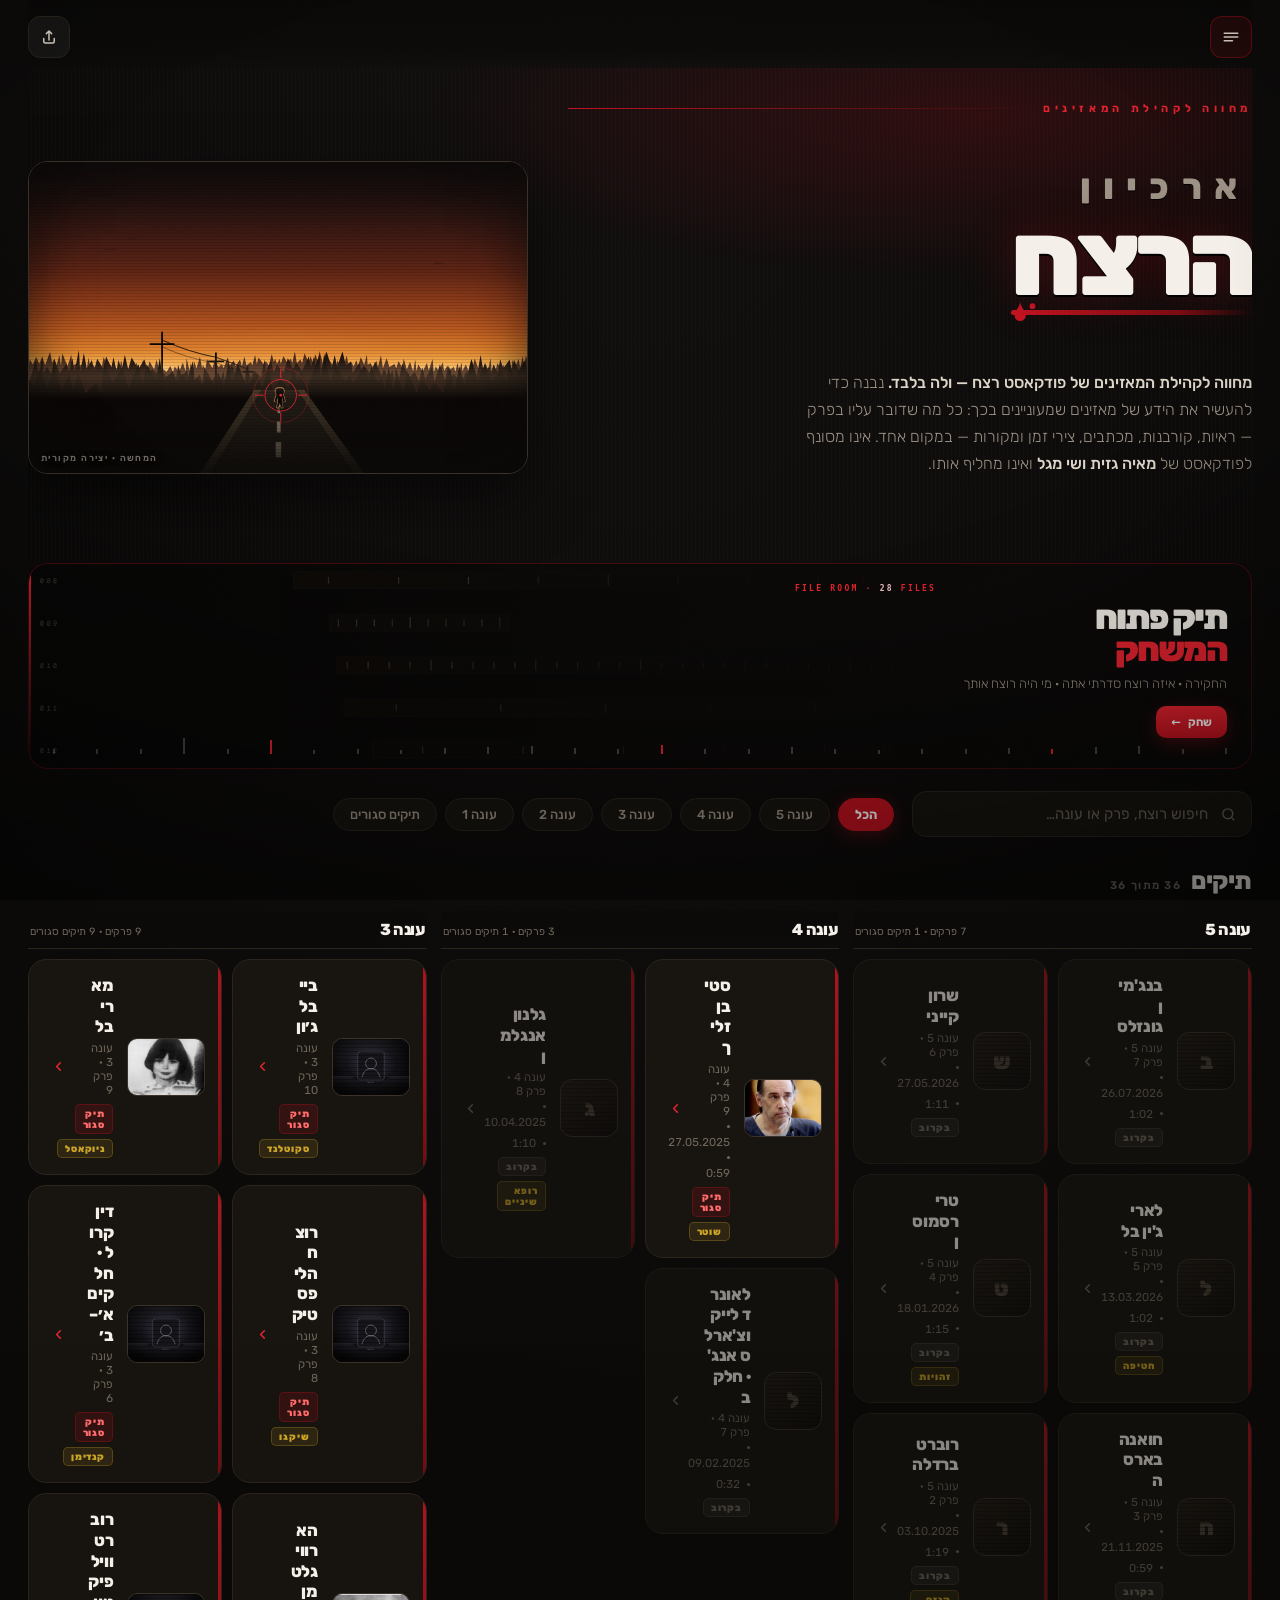
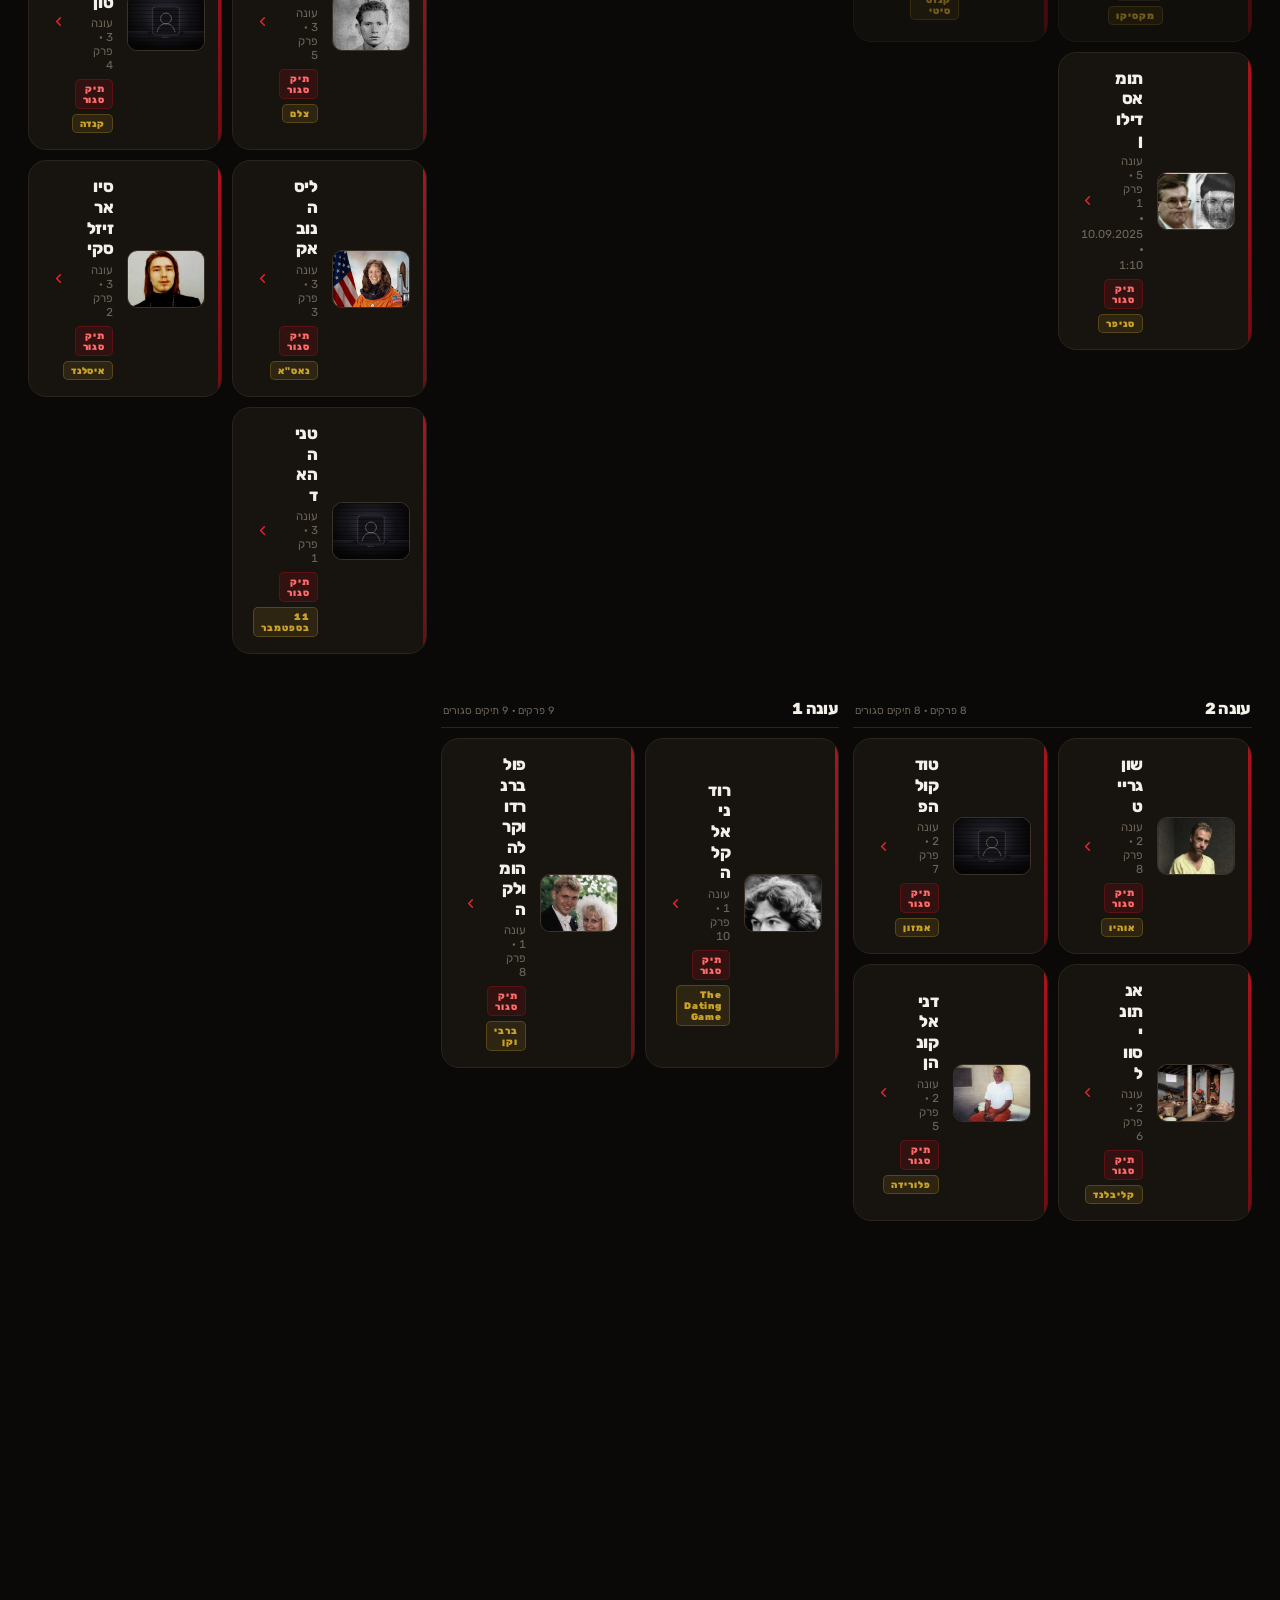
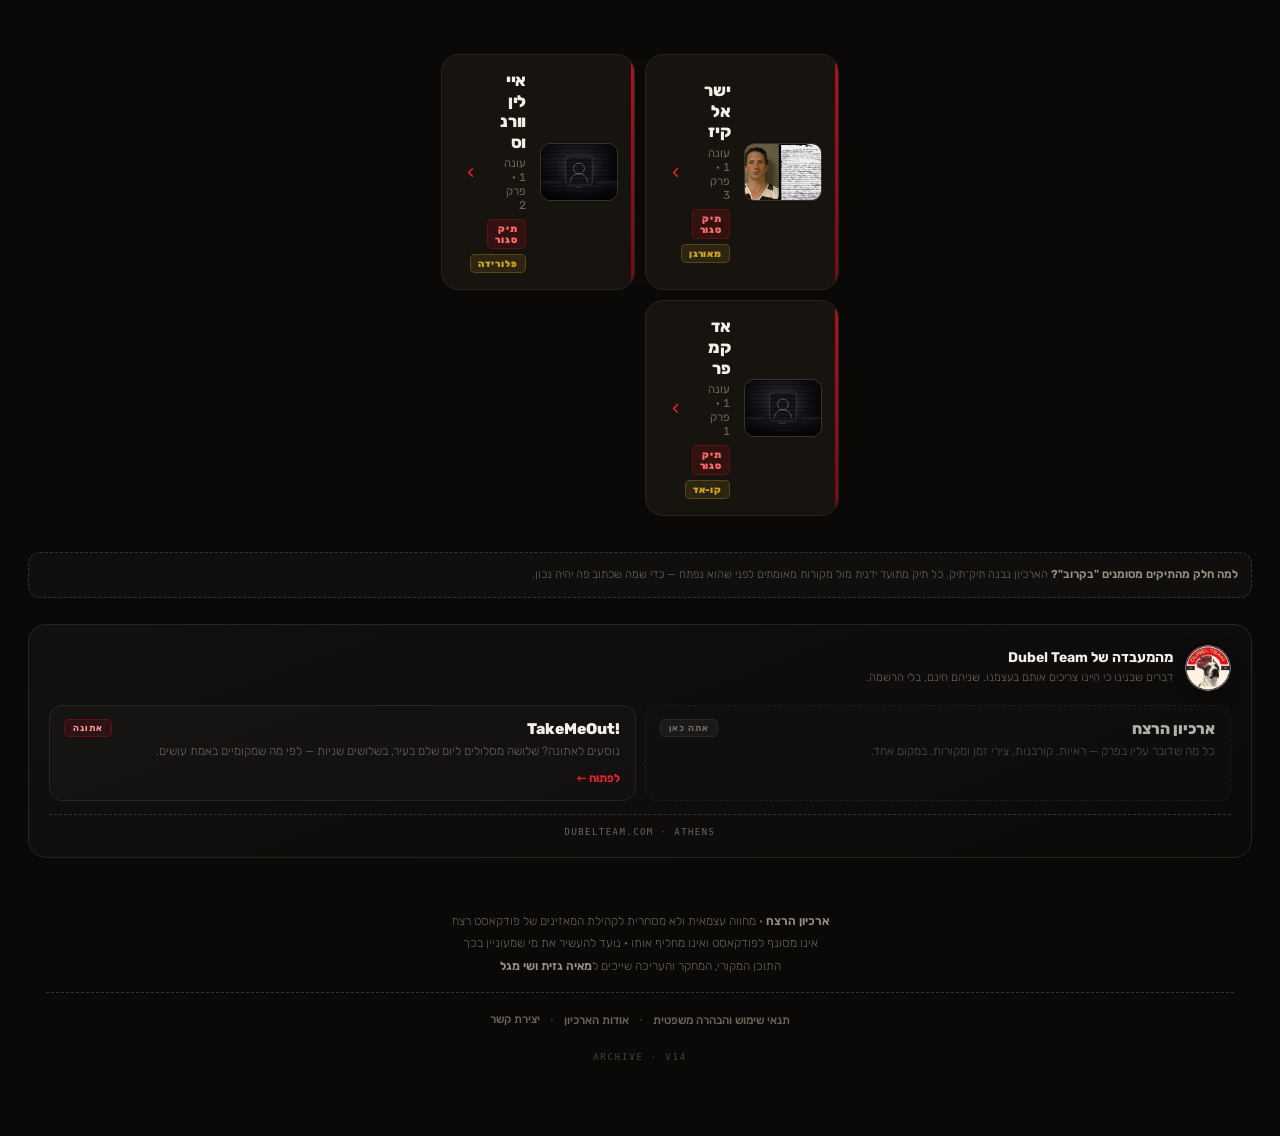
==== commit 4d1a1596: "Add files via upload" ====
--- a/index.html
+++ b/index.html
@@ -55,7 +55,7 @@
 <link rel="preconnect" href="https://fonts.gstatic.com" crossorigin>
 <link href="https://fonts.googleapis.com/css2?family=Rubik:ital,wght@0,300;0,400;0,500;0,600;0,700;0,800;0,900;1,400;1,500&display=swap" rel="stylesheet">
 
-<link rel="stylesheet" href="/assets/style.css?v=13">
+<link rel="stylesheet" href="/assets/style.css?v=14">
 
 <script type="application/ld+json">
 {
@@ -175,7 +175,7 @@
         <span>·</span>
         <a class="foot-a" href="mailto:Maor@dubelteam.com">יצירת קשר</a>
       </div>
-      <div class="foot-v" id="foot-v">ARCHIVE · V13</div>
+      <div class="foot-v" id="foot-v">ARCHIVE · V14</div>
     </div>
   </div>
   <div class="spacer"></div>
@@ -237,12 +237,12 @@
 
 </div>
 
-<script src="/assets/data.js?v=13"></script>
-<script src="/assets/scenes.js?v=13"></script>
-<script src="/assets/cases.js?v=13"></script>
-<script src="/assets/custom-images.js?v=13"></script>
-<script src="/assets/editor-page.js?v=13"></script>
-<script src="/assets/app.js?v=13"></script>
+<script src="/assets/data.js?v=14"></script>
+<script src="/assets/scenes.js?v=14"></script>
+<script src="/assets/cases.js?v=14"></script>
+<script src="/assets/custom-images.js?v=14"></script>
+<script src="/assets/editor-page.js?v=14"></script>
+<script src="/assets/app.js?v=14"></script>
 <script>
 if ('serviceWorker' in navigator) {
   addEventListener('load', async () => {
--- a/assets/style.css
+++ b/assets/style.css
@@ -920,8 +920,13 @@
   animation:gmfade .26s var(--ease)}
 @keyframes gmfade{from{opacity:0}to{opacity:1}}
 
-.gm-panel{position:absolute;inset:0;display:flex;flex-direction:column;
-  background:linear-gradient(180deg,#100d0b,#0a0908 60%);animation:gmup .36s var(--ease)}
+.gm-panel{position:absolute;inset:0;display:flex;flex-direction:column;overflow:hidden;
+  background:#0a0908;animation:gmup .36s var(--ease)}
+.gm-amb{position:absolute;inset:0;width:100%;height:100%;opacity:.55;pointer-events:none;z-index:0}
+.gm-panel>*:not(.gm-amb){position:relative;z-index:1}
+.gm-panel:after{content:'';position:absolute;inset:0;z-index:0;pointer-events:none;
+  background:radial-gradient(120% 60% at 50% 0%,rgba(193,18,31,.14),transparent 62%),
+             linear-gradient(180deg,rgba(16,13,11,.72),rgba(10,9,8,.9) 62%)}
 @keyframes gmup{from{transform:translateY(22px);opacity:0}to{transform:none;opacity:1}}
 
 /* ---------- סרגל ניווט קבוע ---------- */
@@ -940,7 +945,8 @@
 .gm-nt i{display:block;font-family:var(--gm-mono);font-size:9px;letter-spacing:.16em;
   color:var(--muted2);font-style:normal;margin-top:2px}
 
-.gm-body{flex:1;overflow-y:auto;-webkit-overflow-scrolling:touch;padding:26px 20px 44px;position:relative}
+.gm-body{flex:1;overflow-y:auto;-webkit-overflow-scrolling:touch;position:relative;
+  padding:26px 20px calc(var(--bnav-h) + 46px + env(safe-area-inset-bottom))}
 .gm-body:before{content:'';position:absolute;inset:0;pointer-events:none;
   background:radial-gradient(80% 34% at 50% 0%,rgba(193,18,31,.13),transparent 70%)}
 
@@ -1350,7 +1356,7 @@
    ===================================================================== */
 :root{ --bnav-h: 58px; }
 
-#bnav{position:fixed;inset-inline:0;bottom:0;z-index:1600;display:grid;
+#bnav{position:fixed;inset-inline:0;bottom:0;z-index:2600;display:grid;
   grid-template-columns:repeat(5,1fr);gap:2px;
   padding:6px 6px calc(6px + env(safe-area-inset-bottom));
   background:rgba(9,8,7,.93);backdrop-filter:blur(18px) saturate(1.2);
@@ -1453,3 +1459,122 @@
   color:var(--text);background:rgba(255,255,255,.05);border:1px solid var(--line2);
   border-radius:12px;padding:13px;cursor:pointer;text-align:center;transition:all .2s}
 .ab-legal:hover{background:rgba(193,18,31,.12);border-color:rgba(232,35,47,.45);color:#fff}
+
+/* =====================================================================
+   מתיחת פנים · שלושת המשחקים
+   ===================================================================== */
+
+/* --- חדר המשחקים --- */
+.gm-live{display:inline-block;width:6px;height:6px;border-radius:50%;background:var(--red-hot);
+  margin-inline-end:9px;vertical-align:middle;animation:gmpulse 2.4s var(--ease) infinite}
+@keyframes gmpulse{0%,100%{opacity:1;box-shadow:0 0 0 0 rgba(232,35,47,.5)}
+  70%{opacity:.55;box-shadow:0 0 0 7px rgba(232,35,47,0)}}
+.gm-mode{opacity:0;animation:gmin .42s var(--ease) forwards}
+.gm-mode-glow{position:absolute;inset:0;pointer-events:none;opacity:0;transition:opacity .32s var(--ease)}
+.gm-mode:hover .gm-mode-glow{opacity:1}
+.m-solve .gm-mode-glow{background:radial-gradient(70% 140% at 6% 50%,rgba(201,162,39,.2),transparent 62%)}
+.m-killer .gm-mode-glow{background:radial-gradient(70% 140% at 6% 50%,rgba(193,18,31,.24),transparent 62%)}
+.m-victim .gm-mode-glow{background:radial-gradient(70% 140% at 6% 50%,rgba(111,147,168,.2),transparent 62%)}
+.gm-emoji{transition:transform .34s var(--ease)}
+.gm-mode:hover .gm-emoji{transform:scale(1.16) rotate(-6deg)}
+.gm-title span{position:relative}
+
+/* --- מסך שאלה --- */
+.gm-film{display:flex;gap:3px;margin-bottom:22px}
+.gm-film i{flex:1;height:3px;border-radius:2px;background:rgba(255,255,255,.08);
+  transition:background .4s var(--ease),transform .4s var(--ease)}
+.gm-film i.done{background:linear-gradient(90deg,var(--blood),var(--red))}
+.gm-film i.now{background:var(--red-hot);transform:scaleY(2.2);
+  box-shadow:0 0 12px rgba(232,35,47,.6)}
+.gm-qhead{position:relative;margin-bottom:24px;min-height:104px;padding-top:14px}
+.gm-ghost{position:absolute;inset-inline-start:-6px;top:0;font-family:var(--gm-mono);
+  font-size:112px;font-weight:700;line-height:.86;color:rgba(255,255,255,.04);
+  pointer-events:none;user-select:none;letter-spacing:-.06em}
+.gm-qtext{position:relative}
+.gm-qt{animation:gmin .42s var(--ease)}
+.gm-opt{position:relative;overflow:hidden}
+.gm-ink{position:absolute;inset-inline-end:22px;top:50%;width:8px;height:8px;border-radius:50%;
+  background:var(--red);transform:translate(50%,-50%) scale(0);opacity:0;pointer-events:none}
+.gm-opt.sel .gm-ink{animation:gmink .42s var(--ease) forwards}
+@keyframes gmink{0%{transform:translate(50%,-50%) scale(0);opacity:.85}
+  100%{transform:translate(50%,-50%) scale(58);opacity:.14}}
+.gm-opt.lock{pointer-events:none}
+.gm-opt.lock:not(.sel){opacity:.35;transform:none}
+
+/* --- תיק התוצאה --- */
+.gm-dossier{position:relative;border:1px solid rgba(193,18,31,.3);border-radius:20px;
+  overflow:hidden;margin-bottom:22px;background:linear-gradient(158deg,#1c1613,#0d0a09);
+  animation:gmup .5s var(--ease)}
+.gm-dos-tex{position:absolute;inset:0;pointer-events:none;opacity:.16;
+  background:url('/img/plate-strip.jpg') center/cover no-repeat;filter:contrast(1.2)}
+.gm-dos-top{position:relative;display:grid;grid-template-columns:1fr auto;gap:14px;
+  align-items:center;padding:16px 16px 0}
+.gm-face{position:relative;width:100%;max-width:180px;aspect-ratio:4/5;border-radius:13px;
+  overflow:hidden;background:#100d0b;box-shadow:0 10px 30px rgba(0,0,0,.55)}
+.gm-face .phwrap,.gm-face>svg{position:absolute;inset:0;width:100%;height:100%}
+.gm-face>svg{object-fit:cover}
+.gm-face-fr{position:absolute;inset:0;pointer-events:none;border-radius:13px;
+  box-shadow:inset 0 0 0 1px rgba(244,239,232,.14),inset 0 -50px 60px -30px rgba(10,9,8,.9)}
+.gm-dial{position:relative;width:118px;height:118px;flex:0 0 auto}
+.gm-dial svg{width:100%;height:100%;transform:rotate(-90deg)}
+.gm-dial circle{fill:none;stroke-width:5;stroke-linecap:round}
+.gm-dial .d-tr{stroke:rgba(255,255,255,.08)}
+.gm-dial .d-fg{stroke:url(#g) ;stroke:var(--red-hot);filter:drop-shadow(0 0 7px rgba(232,35,47,.55))}
+.gm-dial-n{position:absolute;inset:0;display:flex;align-items:center;justify-content:center;
+  gap:1px;line-height:1}
+.gm-dial-n b{font-family:var(--gm-mono);font-size:33px;font-weight:700;color:var(--text);
+  letter-spacing:-.03em}
+.gm-dial-n i{font-size:14px;color:var(--red-hot);font-style:normal;font-weight:700;
+  align-self:center;margin-top:9px}
+.gm-dial-l{position:absolute;inset-inline:0;bottom:16px;text-align:center;font-size:9px;
+  letter-spacing:.22em;color:var(--muted2);font-weight:700}
+.gm-dos-b{position:relative;padding:14px 17px 18px}
+.gm-dos-b .gm-code{display:block;margin-bottom:9px}
+.gm-dos-b h2{font-size:30px;font-weight:900;letter-spacing:-.035em;margin:0 0 7px;line-height:1.1}
+.gm-why li{opacity:0;animation:gmin .4s var(--ease) forwards}
+
+/* --- החקירה --- */
+.gm-beat{position:relative}
+.gm-beat-stamp{position:absolute;inset-inline-end:12px;top:8px;font-family:var(--gm-mono);
+  font-size:52px;font-weight:700;line-height:1;color:rgba(232,35,47,.09);letter-spacing:-.05em;
+  pointer-events:none;user-select:none}
+.gm-frag{position:relative;opacity:0;animation:gmin .42s var(--ease) forwards}
+.gm-pin{position:absolute;inset-inline-start:-5px;top:18px;width:9px;height:9px;border-radius:50%;
+  background:var(--red);box-shadow:0 0 0 3px rgba(193,18,31,.2),0 2px 5px rgba(0,0,0,.6)}
+/* חוט אדום שמחבר בין הראיות שנפתחו */
+.gm-frags.strung{position:relative}
+.gm-frags.strung:before{content:'';position:absolute;inset-inline-start:-1px;top:22px;bottom:22px;
+  width:1px;background:linear-gradient(180deg,transparent,rgba(193,18,31,.55) 12%,
+    rgba(193,18,31,.55) 88%,transparent);pointer-events:none}
+.gm-move{position:relative;overflow:hidden}
+.gm-move:before{content:'';position:absolute;inset-inline-start:0;top:0;bottom:0;width:2px;
+  background:var(--red);transform:scaleY(0);transform-origin:center;transition:transform .3s var(--ease)}
+.gm-move:hover:before,.gm-move.sel:before{transform:scaleY(1)}
+.gm-hud-i{position:relative;overflow:hidden}
+.gm-hud-i:after{content:'';position:absolute;inset-inline:0;bottom:0;height:2px;
+  background:linear-gradient(90deg,transparent,rgba(232,35,47,.5),transparent);opacity:.6}
+.gm-verdict{position:relative;overflow:hidden}
+.gm-verdict:before{content:'';position:absolute;inset:0;
+  background:linear-gradient(90deg,transparent,rgba(255,255,255,.09),transparent);
+  transform:translateX(-100%);animation:gmsweep 1.6s var(--ease) .35s}
+@keyframes gmsweep{to{transform:translateX(100%)}}
+
+/* --- חדר הריאיון --- */
+.gm-int:after{content:'';position:absolute;inset:0;pointer-events:none;opacity:.5;
+  background:repeating-linear-gradient(0deg,rgba(0,0,0,.22) 0 1px,transparent 1px 3px)}
+.gm-rec{z-index:2}
+.gm-third{position:relative;z-index:2}
+.gm-quotes{position:relative;z-index:2}
+
+@media (min-width:900px){
+  .gm-ghost{font-size:158px;top:-6px}
+  .gm-dos-top{padding:20px 20px 0}
+  .gm-face{max-width:210px}
+  .gm-dial{width:136px;height:136px}
+  .gm-dial-n b{font-size:38px}
+  .gm-dos-b h2{font-size:36px}
+}
+@media (prefers-reduced-motion:reduce){
+  .gm-mode,.gm-frag,.gm-why li{animation:none!important;opacity:1!important}
+  .gm-live,.gm-verdict:before,.gm-ink{animation:none!important}
+}
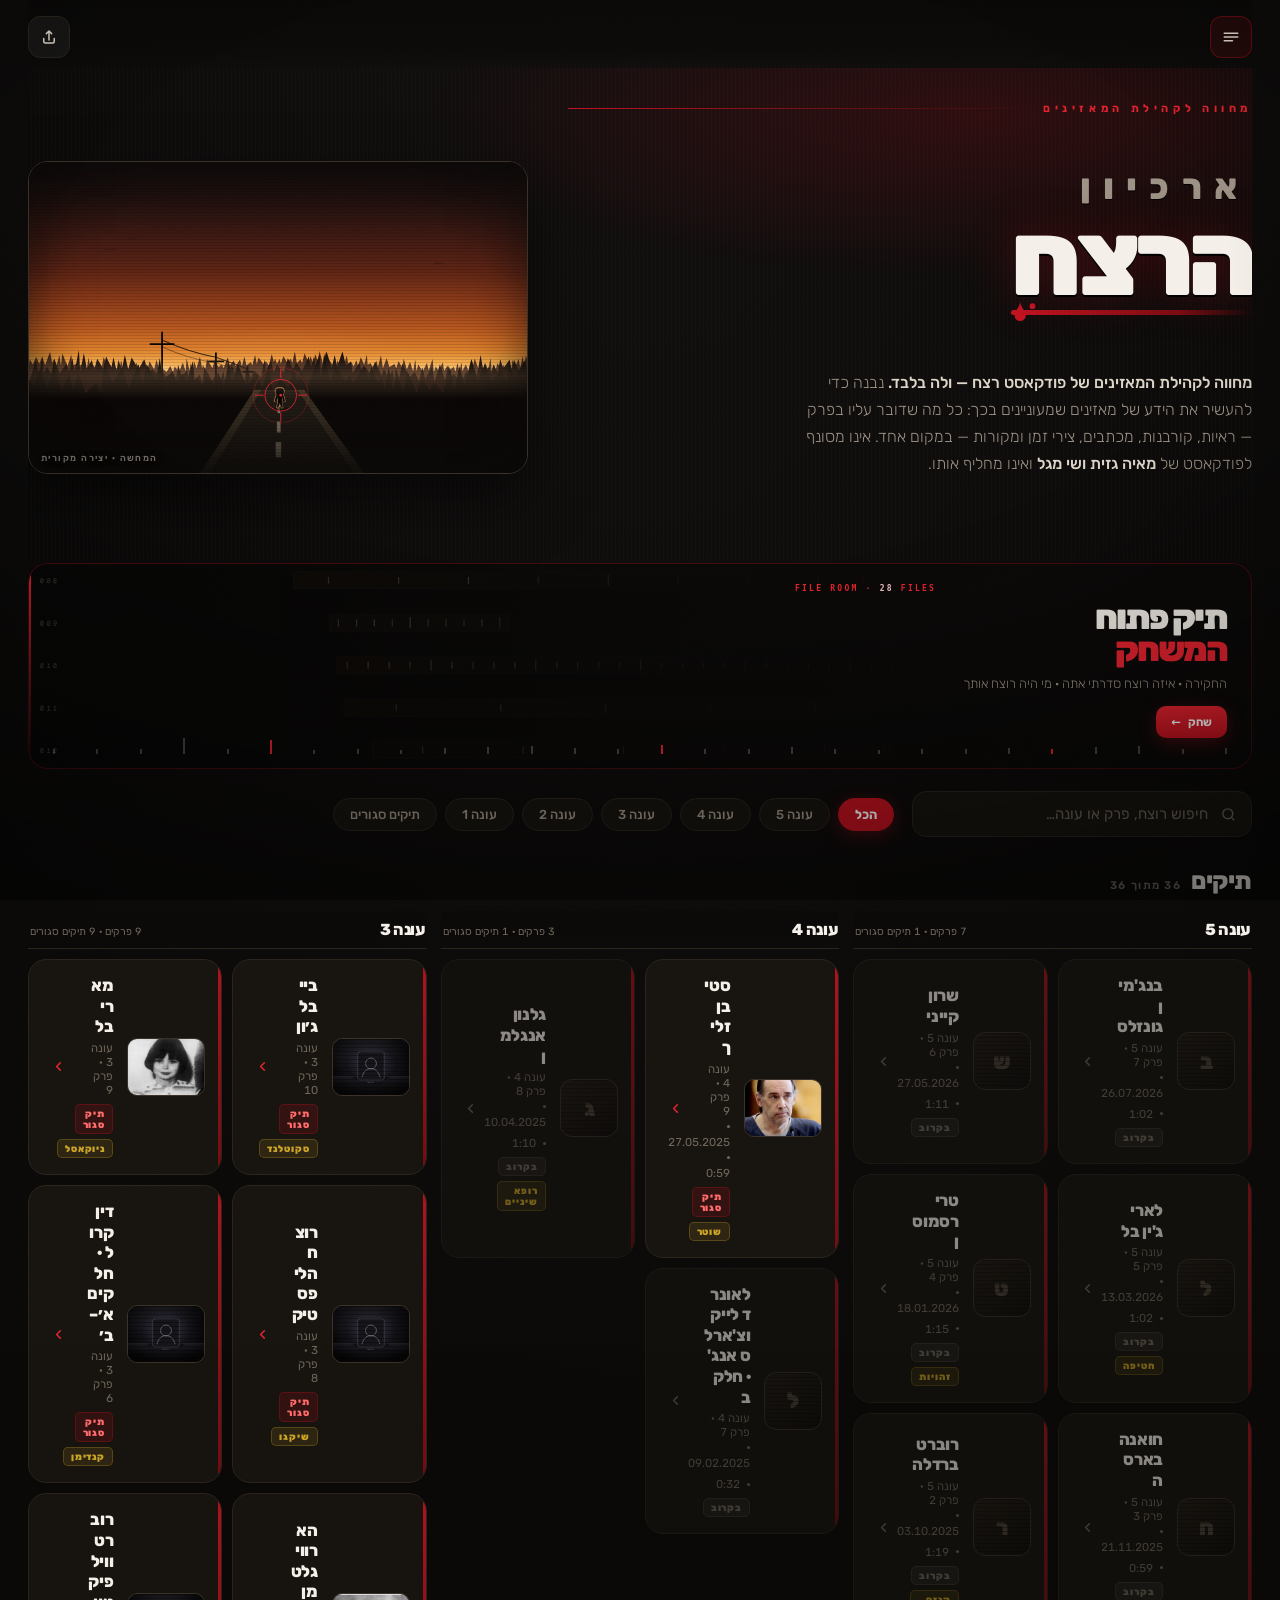
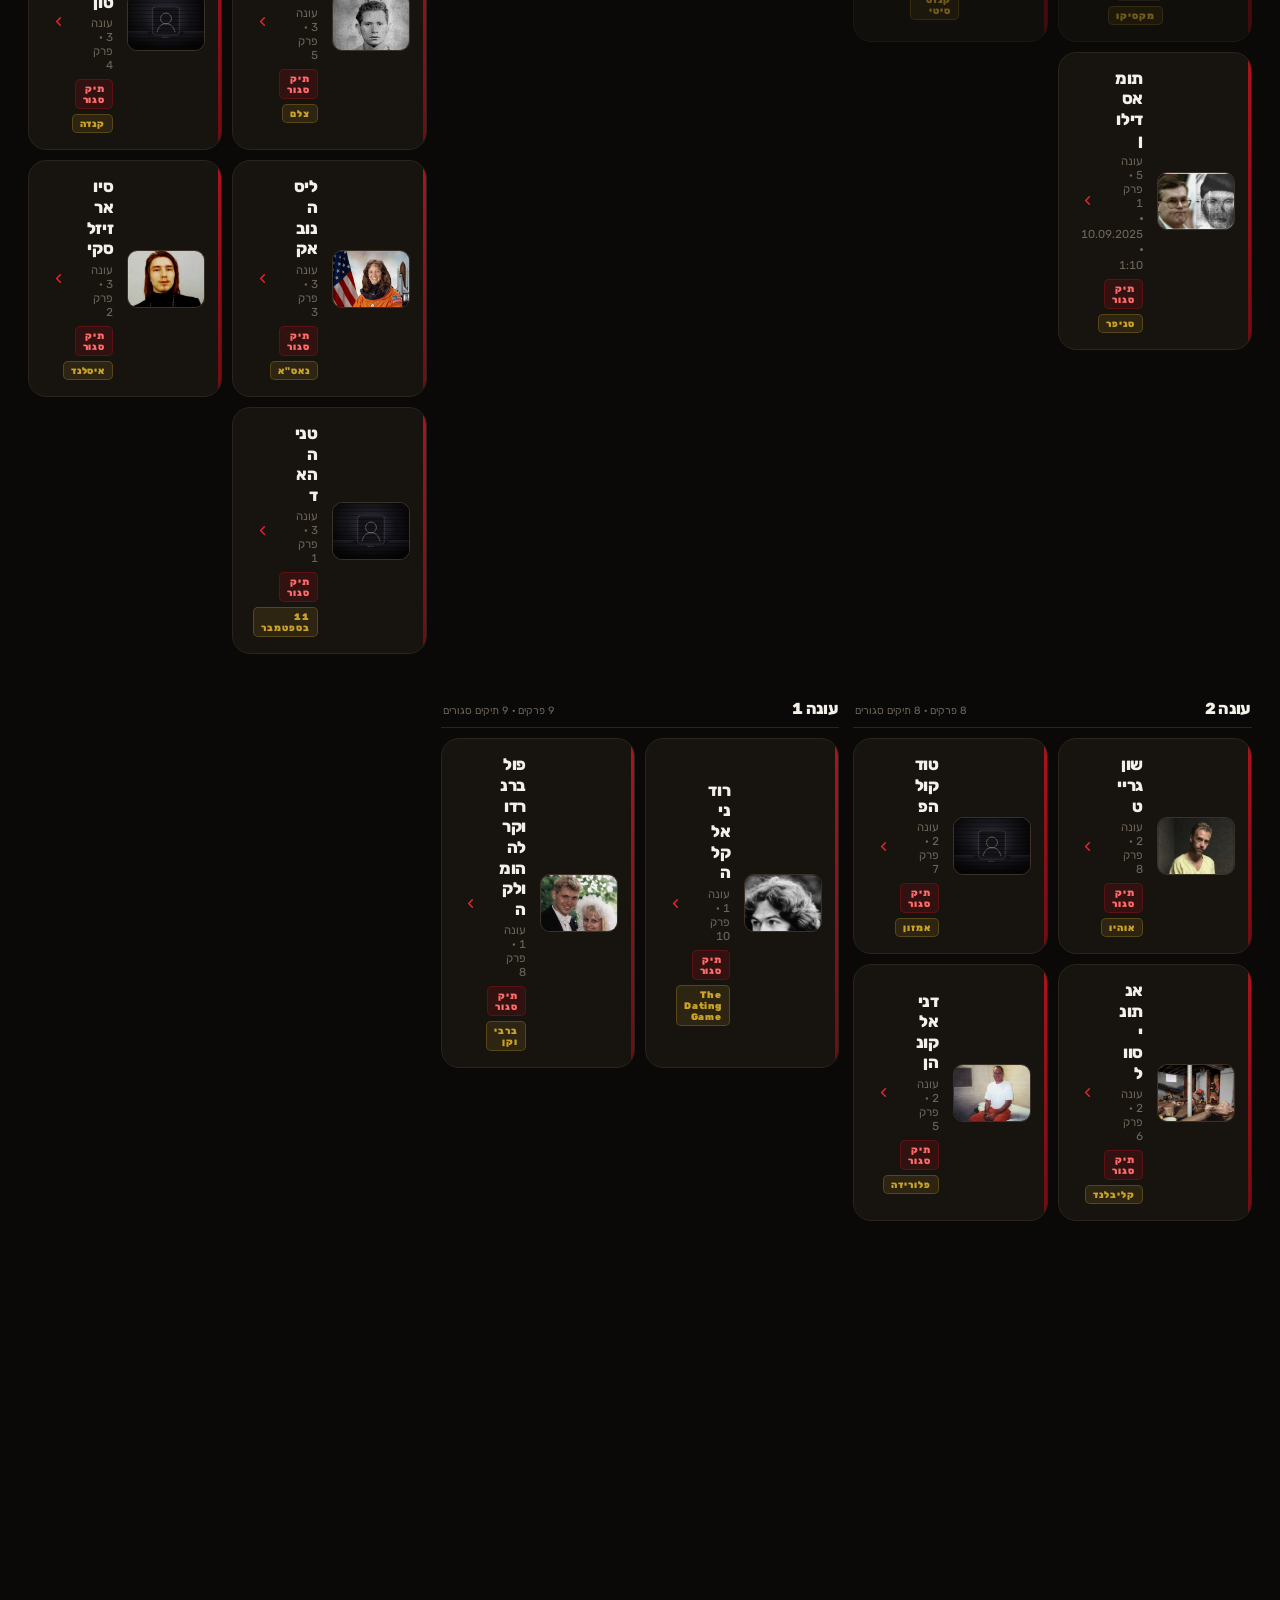
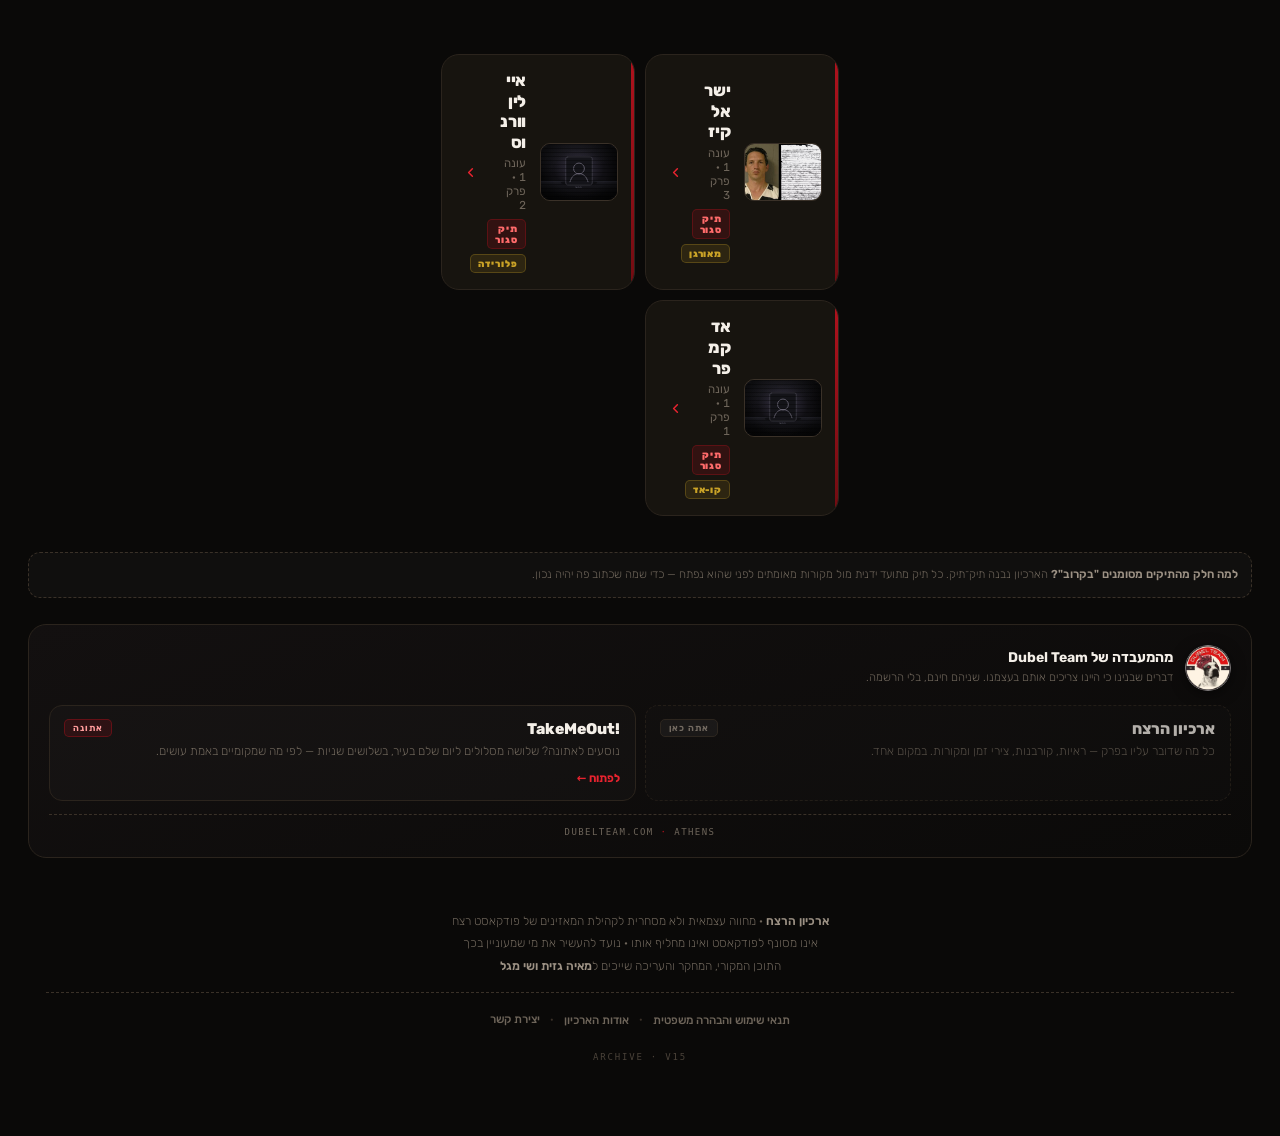
==== commit 7b0e3ba6: "Add files via upload" ====
--- a/index.html
+++ b/index.html
@@ -10,6 +10,16 @@
 'https://www.googletagmanager.com/gtm.js?id='+i+dl;f.parentNode.insertBefore(j,f);
 })(window,document,'script','dataLayer','GTM-MQT2SBTP');</script>
 <!-- End Google Tag Manager -->
+
+<!-- Google tag (gtag.js) -->
+<script async src="https://www.googletagmanager.com/gtag/js?id=G-Q5FB5K0LN4"></script>
+<script>
+  window.dataLayer = window.dataLayer || [];
+  function gtag(){dataLayer.push(arguments);}
+  gtag('js', new Date());
+  gtag('config', 'G-Q5FB5K0LN4');
+</script>
+<!-- End Google tag -->
 
 <meta name="viewport" content="width=device-width,initial-scale=1,viewport-fit=cover,maximum-scale=1">
 
@@ -55,7 +65,7 @@
 <link rel="preconnect" href="https://fonts.gstatic.com" crossorigin>
 <link href="https://fonts.googleapis.com/css2?family=Rubik:ital,wght@0,300;0,400;0,500;0,600;0,700;0,800;0,900;1,400;1,500&display=swap" rel="stylesheet">
 
-<link rel="stylesheet" href="/assets/style.css?v=14">
+<link rel="stylesheet" href="/assets/style.css?v=15">
 
 <script type="application/ld+json">
 {
@@ -175,7 +185,7 @@
         <span>·</span>
         <a class="foot-a" href="mailto:Maor@dubelteam.com">יצירת קשר</a>
       </div>
-      <div class="foot-v" id="foot-v">ARCHIVE · V14</div>
+      <div class="foot-v" id="foot-v">ARCHIVE · V15</div>
     </div>
   </div>
   <div class="spacer"></div>
@@ -237,12 +247,12 @@
 
 </div>
 
-<script src="/assets/data.js?v=14"></script>
-<script src="/assets/scenes.js?v=14"></script>
-<script src="/assets/cases.js?v=14"></script>
-<script src="/assets/custom-images.js?v=14"></script>
-<script src="/assets/editor-page.js?v=14"></script>
-<script src="/assets/app.js?v=14"></script>
+<script src="/assets/data.js?v=15"></script>
+<script src="/assets/scenes.js?v=15"></script>
+<script src="/assets/cases.js?v=15"></script>
+<script src="/assets/custom-images.js?v=15"></script>
+<script src="/assets/editor-page.js?v=15"></script>
+<script src="/assets/app.js?v=15"></script>
 <script>
 if ('serviceWorker' in navigator) {
   addEventListener('load', async () => {
